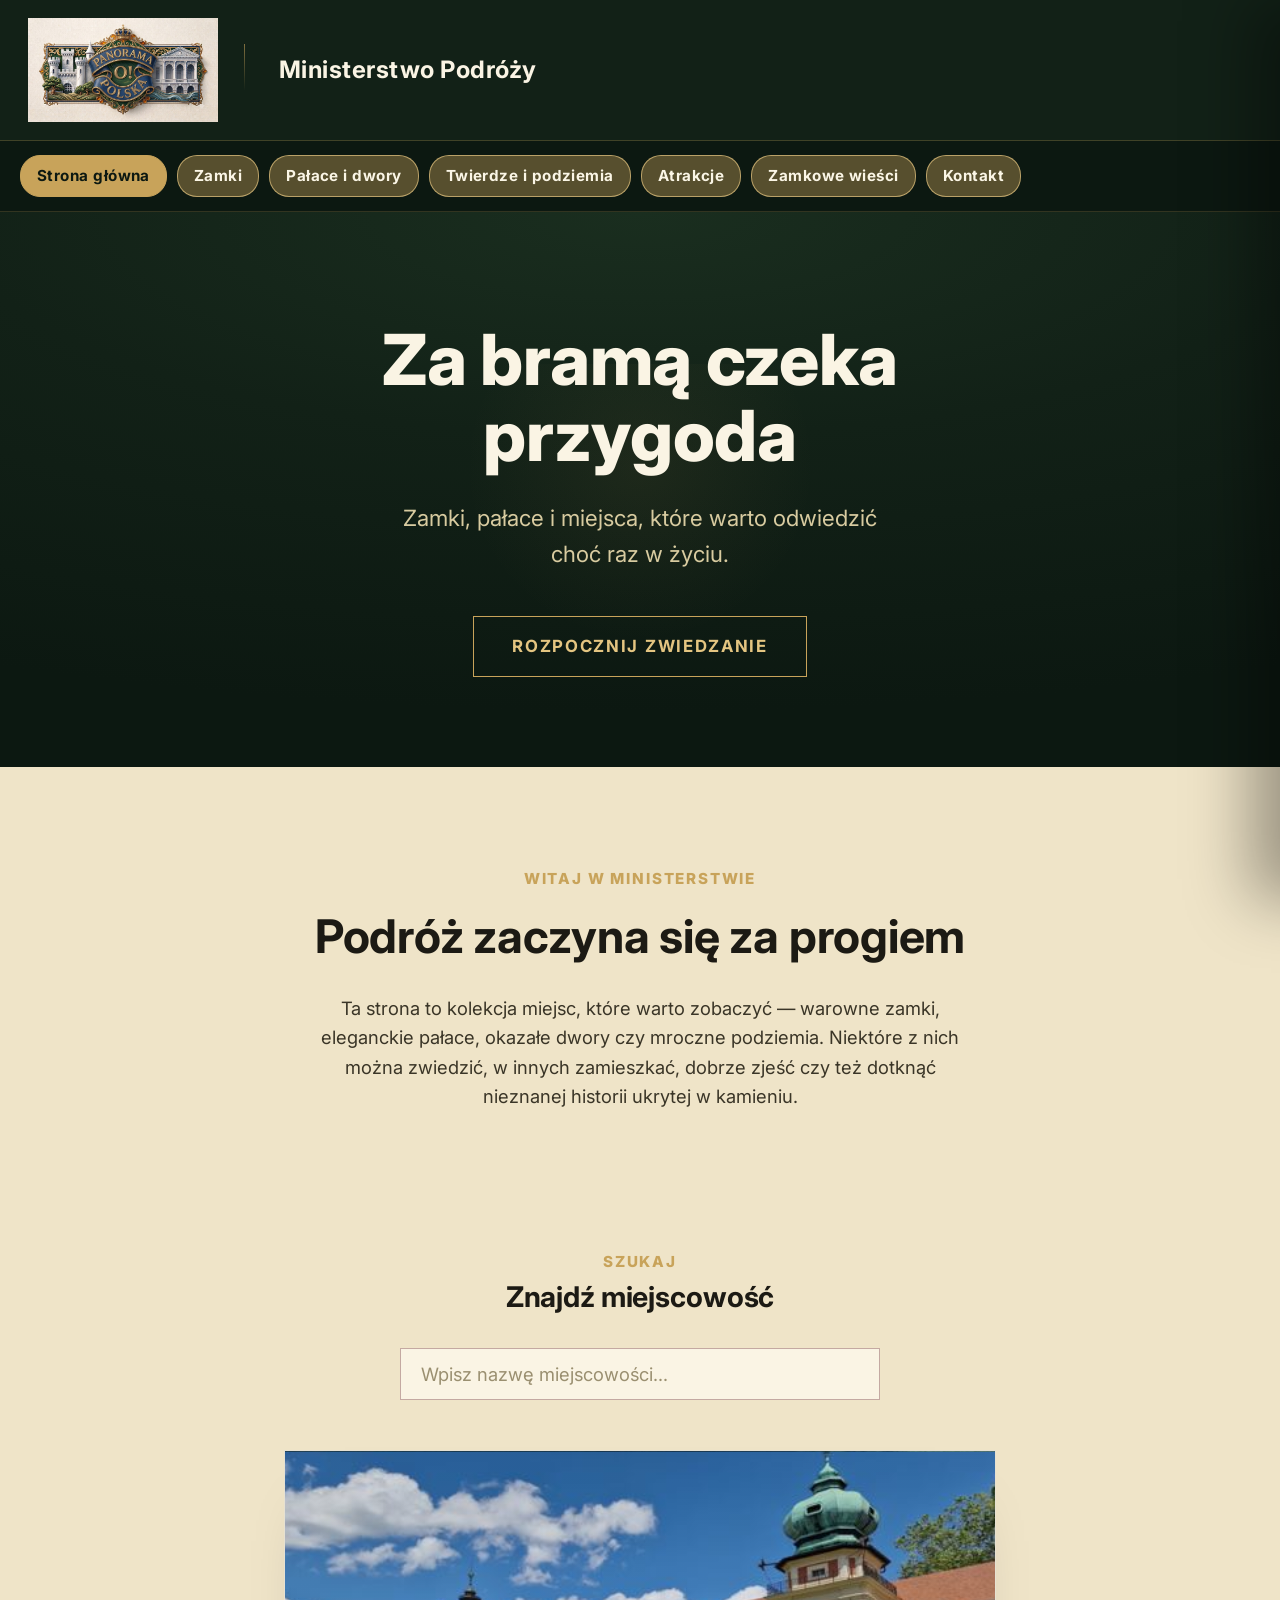
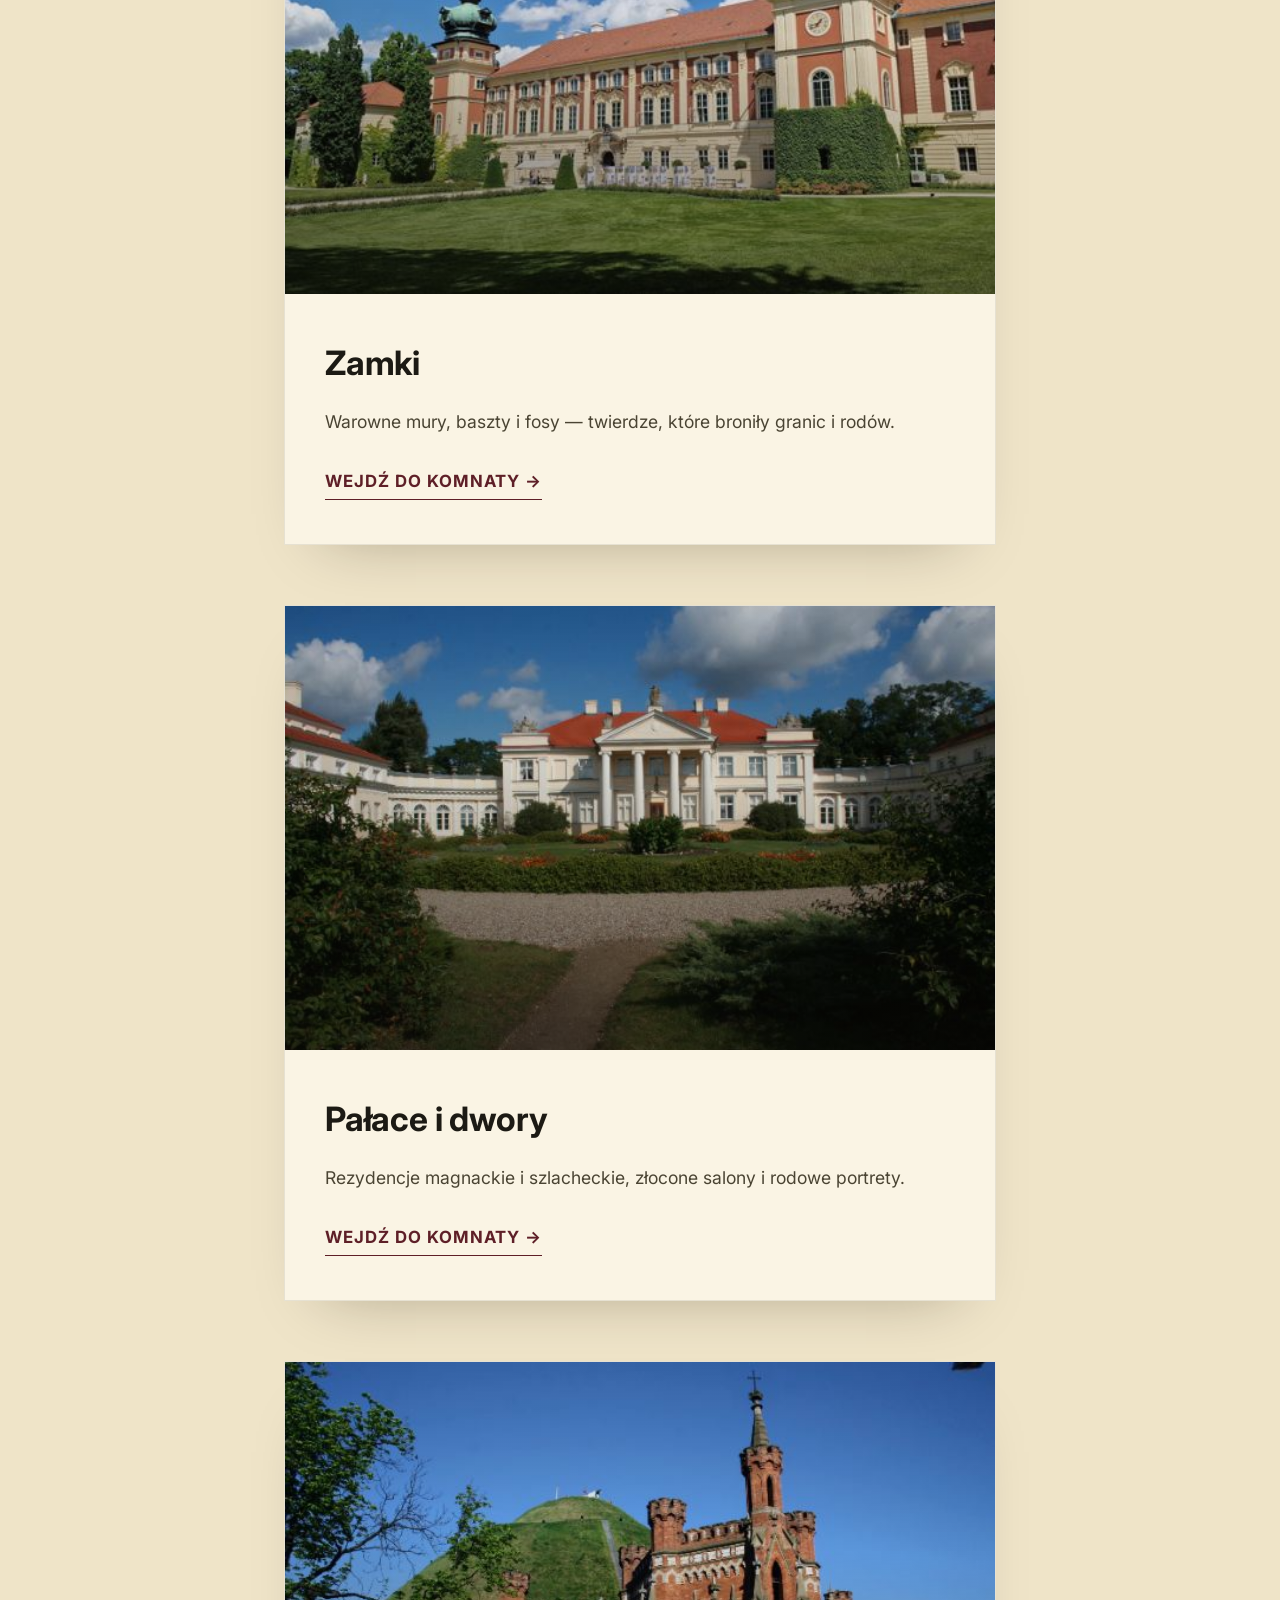
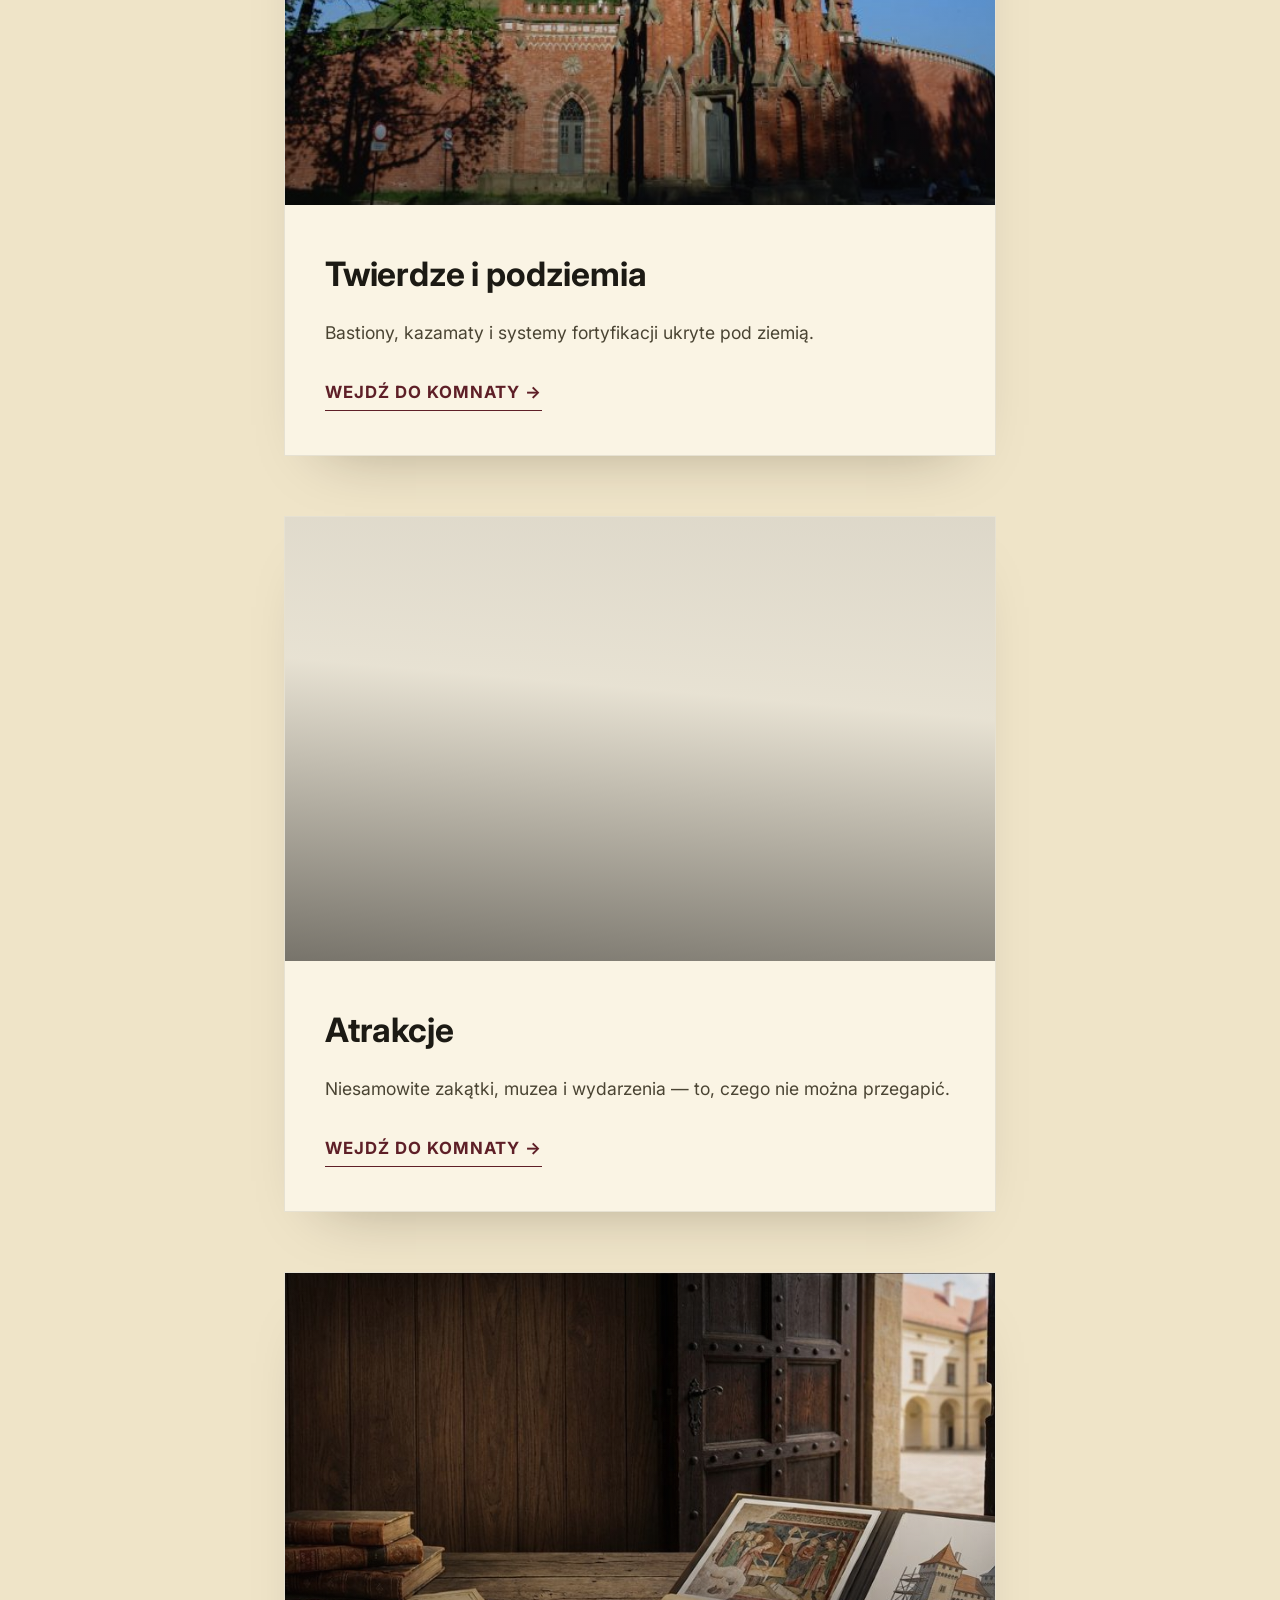
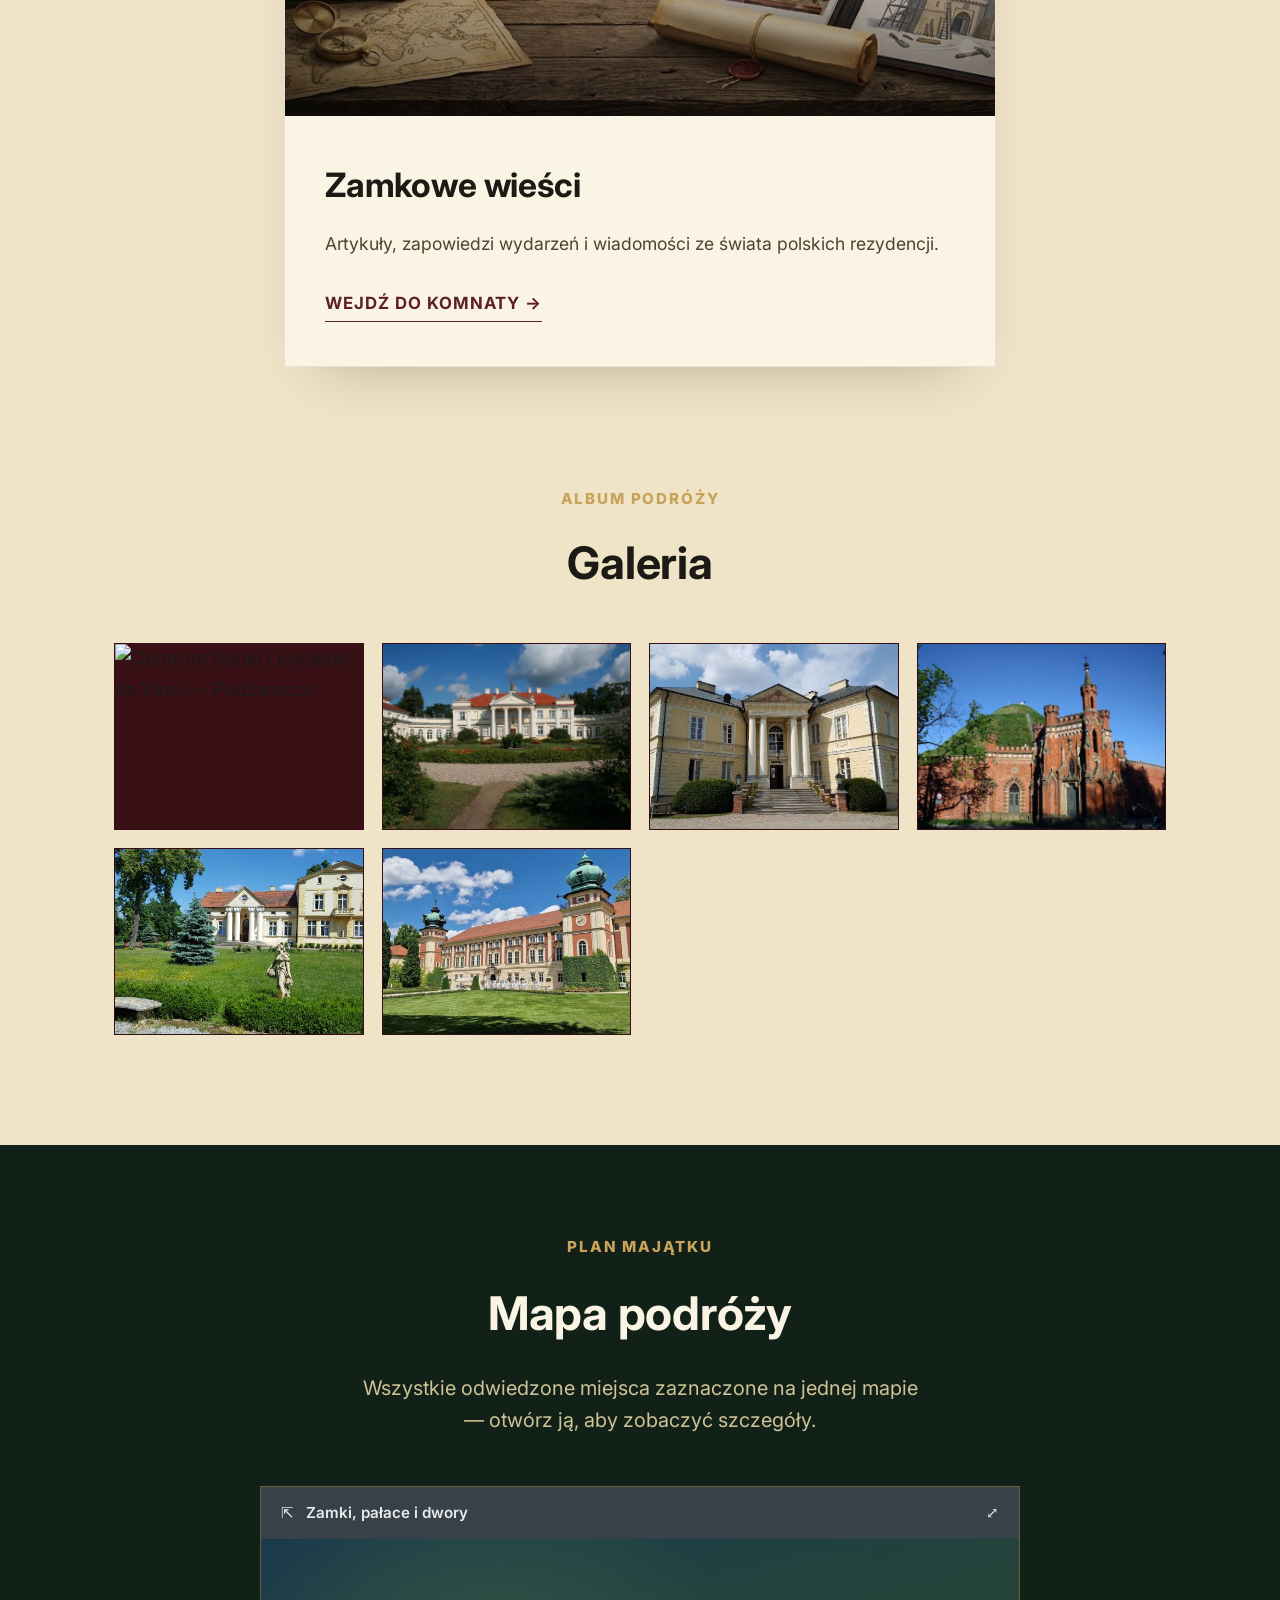
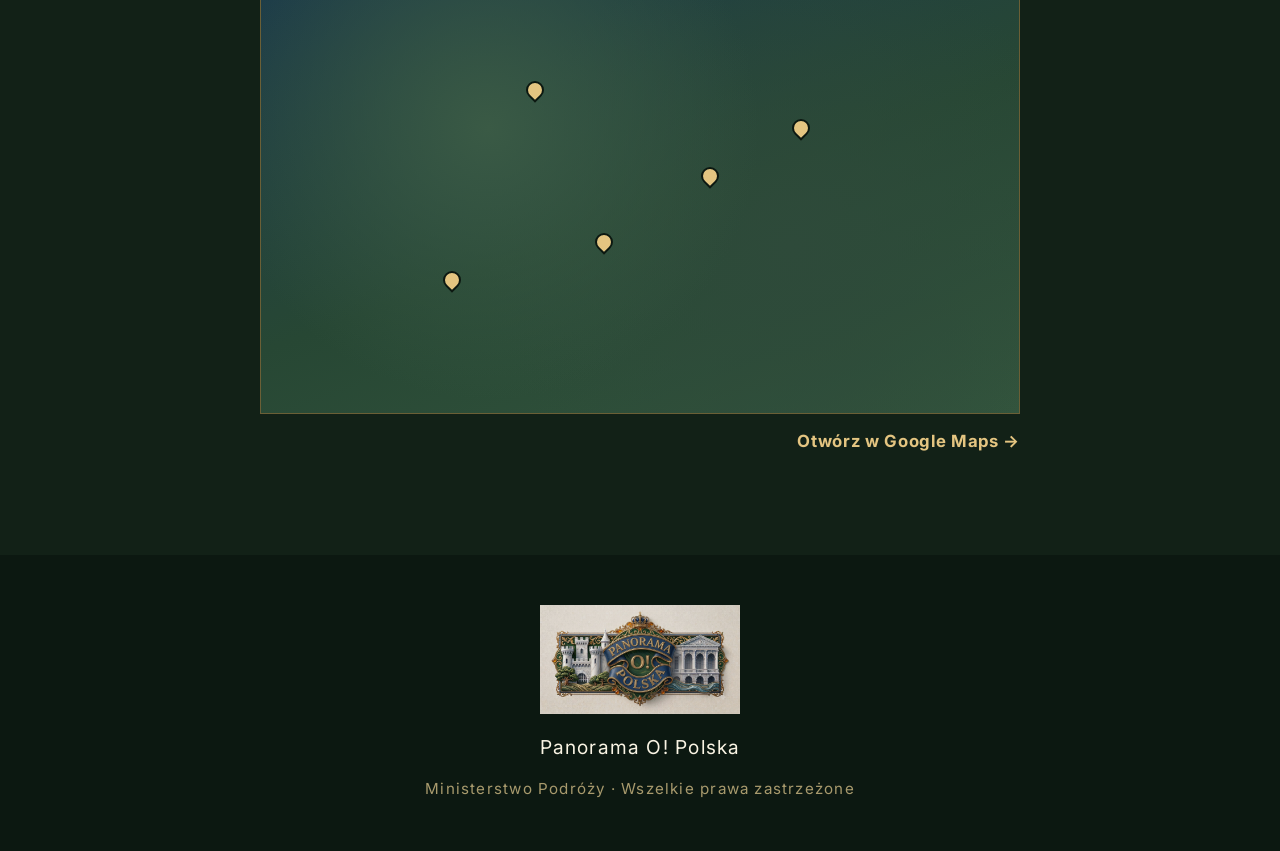
==== index.html @ 7f4a220b "Add files via upload" ====
<!DOCTYPE html>
<html lang="pl">
<head>
<meta charset="UTF-8">
<meta name="viewport" content="width=device-width, initial-scale=1.0">
<title>Ministerstwo Podróży — Panorama O! Polska</title>
<link rel="preconnect" href="https://fonts.googleapis.com">
<link href="https://fonts.googleapis.com/css2?family=Inter:wght@400;500;600;700;800;900&display=swap" rel="stylesheet">
<link rel="stylesheet" href="styles.css">
</head>
<body data-page="index">

<header>
  <a class="brand" href="index.html" aria-label="Strona główna">
    <img class="emblem" src="images/logo.jpg" alt="Panorama O! Polska">
    <div class="divider"></div>
    <div class="brand-name">Ministerstwo<br class="brand-br"> Podróży</div>
  </a>
  <button class="burger" id="menuToggle" aria-label="Otwórz menu"><span></span><span></span><span></span></button>
</header>

<nav class="quick-tabs">
  <a href="index.html" data-page="index">Strona główna</a>
  <a href="zamki.html" data-page="zamki">Zamki</a>
  <a href="palace.html" data-page="palace">Pałace i dwory</a>
  <a href="twierdze.html" data-page="twierdze">Twierdze i podziemia</a>
  <a href="atrakcje.html" data-page="atrakcje">Atrakcje</a>
  <a href="wiesci.html" data-page="wiesci">Zamkowe wieści</a>
  <a href="kontakt.html" data-page="kontakt">Kontakt</a>
</nav>

<nav class="side-panel" id="sidePanel" aria-label="Menu główne">
  <div class="side-panel-header">
    <span class="side-panel-title">Spis komnat</span>
    <button class="side-panel-close" id="panelClose" aria-label="Zamknij menu">✕</button>
  </div>
  <a href="index.html" data-page="index">Strona główna</a>
  <a href="zamki.html" data-page="zamki">Zamki</a>
  <a href="palace.html" data-page="palace">Pałace i dwory</a>
  <a href="twierdze.html" data-page="twierdze">Twierdze i podziemia</a>
  <a href="atrakcje.html" data-page="atrakcje">Atrakcje</a>
  <a href="wiesci.html" data-page="wiesci">Zamkowe wieści</a>
  <a href="kontakt.html" data-page="kontakt">Kontakt</a>
</nav>
<div class="panel-overlay" id="panelOverlay"></div>

<section class="hero">
  <h1>Za bramą czeka<br>przygoda</h1>
  <p>Zamki, pałace i miejsca, które warto odwiedzić choć raz w życiu.</p>
  <a class="cta-outline" href="#komnaty">Rozpocznij zwiedzanie</a>
</section>

<section class="intro">
  <div class="eyebrow">Witaj w ministerstwie</div>
  <h2>Podróż zaczyna się za progiem</h2>
  <p>Ta strona to kolekcja miejsc, które warto zobaczyć — warowne zamki, eleganckie pałace, okazałe dwory czy mroczne podziemia. Niektóre z nich można zwiedzić, w innych zamieszkać, dobrze zjeść czy też dotknąć nieznanej historii ukrytej w kamieniu.</p>
</section>

<section class="search-section">
  <div class="eyebrow">Szukaj</div>
  <h2>Znajdź miejscowość</h2>
  <div class="search-box">
    <input type="text" id="searchInput" placeholder="Wpisz nazwę miejscowości…" autocomplete="off">
    <div class="search-results" id="searchResults" hidden></div>
  </div>
</section>

<section class="rooms" id="komnaty">

  <article class="room-card">
    <div class="panel photo" style="background-image:url('images/zamek-lancut-thumb.jpg');">
    </div>
    <div class="room-body">
      <h3>Zamki</h3>
      <p>Warowne mury, baszty i fosy — twierdze, które broniły granic i rodów.</p>
      <a class="enter-link" href="zamki.html">Wejdź do komnaty →</a>
    </div>
  </article>

  <article class="room-card">
    <div class="panel photo" style="background-image:url('images/palace-smielow-thumb.jpg');"></div>
    <div class="room-body">
      <h3>Pałace i dwory</h3>
      <p>Rezydencje magnackie i szlacheckie, złocone salony i rodowe portrety.</p>
      <a class="enter-link" href="palace.html">Wejdź do komnaty →</a>
    </div>
  </article>

  <article class="room-card">
    <div class="panel photo" style="background-image:url('images/twierdze-krakow-thumb.jpg');"></div>
    <div class="room-body">
      <h3>Twierdze i podziemia</h3>
      <p>Bastiony, kazamaty i systemy fortyfikacji ukryte pod ziemią.</p>
      <a class="enter-link" href="twierdze.html">Wejdź do komnaty →</a>
    </div>
  </article>

  <article class="room-card">
    <div class="panel photo" style="background-image:url('images/atrakcje-podzamcze-thumb.jpg');"></div>
    <div class="room-body">
      <h3>Atrakcje</h3>
      <p>Niesamowite zakątki, muzea i wydarzenia — to, czego nie można przegapić.</p>
      <a class="enter-link" href="atrakcje.html">Wejdź do komnaty →</a>
    </div>
  </article>

  <article class="room-card">
    <div class="panel photo" style="background-image:url('images/wiesci-thumb.jpg');"></div>
    <div class="room-body">
      <h3>Zamkowe wieści</h3>
      <p>Artykuły, zapowiedzi wydarzeń i wiadomości ze świata polskich rezydencji.</p>
      <a class="enter-link" href="wiesci.html">Wejdź do komnaty →</a>
    </div>
  </article>

</section>

<section class="gallery-section" id="galeria">
  <div class="plan-heading" style="padding:0 0 0;">
    <div class="eyebrow">Album podróży</div>
    <h2>Galeria</h2>
  </div>
  <div class="gallery-grid" id="galleryGrid"></div>
</section>

<section class="map-section">
  <div class="eyebrow">Plan majątku</div>
  <h2>Mapa podróży</h2>
  <p>Wszystkie odwiedzone miejsca zaznaczone na jednej mapie — otwórz ją, aby zobaczyć szczegóły.</p>
  <a class="map-frame" href="https://goo.gl/maps/1J1qScRf6H69Nwqu6?g_st=ac" target="_blank" rel="noopener">
    <div class="map-toolbar">
      <span>⇱</span>
      <span style="font-weight:600;">Zamki, pałace i dwory</span>
      <span style="margin-left:auto;">⤢</span>
    </div>
    <div class="map-canvas">
      <div class="pin" style="top:30%; left:35%;"></div>
      <div class="pin" style="top:48%; left:58%;"></div>
      <div class="pin" style="top:62%; left:44%;"></div>
      <div class="pin" style="top:38%; left:70%;"></div>
      <div class="pin" style="top:70%; left:24%;"></div>
    </div>
  </a>
  <div class="map-open-note">Otwórz w Google Maps →</div>
</section>

<footer>
  <img src="images/logo.jpg" loading="lazy" alt="Panorama O! Polska" style="width:200px; margin:0 auto 18px; opacity:.9;">
  <span class="foot-mark">Panorama O! Polska</span>
  Ministerstwo Podróży · Wszelkie prawa zastrzeżone
</footer>

<div class="lightbox" id="lightbox">
  <button class="lb-close" id="lbClose">✕</button>
  <button class="lb-prev" id="lbPrev">‹</button>
  <img id="lbImg" src="" alt="">
  <button class="lb-next" id="lbNext">›</button>
  <div class="lb-cap" id="lbCap"></div>
</div>

<script src="dane.js"></script>
<script>
/*
  Wyszukiwarka miejscowości — przeszukuje wszystkie komnaty naraz
  (Zamki, Pałace, Twierdze, Atrakcje) na podstawie dane.js. Wynik
  linkuje do właściwej strony kategorii i automatycznie otwiera
  tam odpowiednie województwo (patrz obsługa location.hash w każdej
  z podstron kategorii).
*/
function slugifyName(str){
  return str.toLowerCase()
    .replace(/ł/g,'l').replace(/ą/g,'a').replace(/ć/g,'c').replace(/ę/g,'e')
    .replace(/ń/g,'n').replace(/ó/g,'o').replace(/ś/g,'s').replace(/ż|ź/g,'z')
    .replace(/[^a-z0-9]+/g,'-').replace(/(^-|-$)/g,'');
}

const searchInput   = document.getElementById('searchInput');
const searchResults = document.getElementById('searchResults');

searchInput.addEventListener('input', () => {
  const q = searchInput.value.trim().toLocaleLowerCase('pl');
  if (q.length < 2) {
    searchResults.hidden = true;
    searchResults.innerHTML = '';
    return;
  }

  const matches = PLACES.filter(p =>
    p.town.toLocaleLowerCase('pl').includes(q) ||
    p.name.toLocaleLowerCase('pl').includes(q)
  );

  searchResults.innerHTML = '';

  if (matches.length === 0) {
    searchResults.innerHTML = `<div class="search-empty">Brak wyników dla „${searchInput.value}”.</div>`;
  } else {
    matches.slice(0, 8).forEach(p => {
      const a = document.createElement('a');
      a.className = 'search-result';
      a.href = `${p.category}.html#${slugifyName(p.voivodeship)}`;
      a.innerHTML = `
        <span class="sr-town">${p.town}</span>
        <span class="sr-meta">${p.name} · ${CATEGORY_LABELS[p.category] || ''}</span>`;
      searchResults.appendChild(a);
    });
  }
  searchResults.hidden = false;
});

document.addEventListener('click', (e) => {
  if (!e.target.closest('.search-box')) searchResults.hidden = true;
});
</script>

<script>
/*
  Galeria pokazuje automatycznie najnowsze zdjęcia ze wszystkich
  komnat (Zamki, Pałace, Twierdze, Atrakcje) — źródłem danych jest
  wspólny plik dane.js. Nowe zdjęcie dodane w dowolnej komnacie
  pojawi się tutaj samo, bez dodatkowej pracy.
*/
const GALLERY_TARGET = 6; // ile kafelków ma docelowo pokazywać Galeria

const galleryImages = getLatestPhotos(GALLERY_TARGET);

const grid = document.getElementById('galleryGrid');

galleryImages.forEach((item, i) => {
  const el = document.createElement('div');
  el.className = 'gallery-item';
  el.innerHTML = `<img src="${item.thumb}" alt="${item.caption}" loading="lazy">`;
  el.addEventListener('click', () => openLightbox(i));
  grid.appendChild(el);
});

// ---- Lightbox ----
const lightbox = document.getElementById('lightbox');
const lbImg = document.getElementById('lbImg');
const lbCap = document.getElementById('lbCap');
let currentIndex = 0;

function openLightbox(index){
  currentIndex = index;
  showImage();
  lightbox.classList.add('open');
}
function showImage(){
  const item = galleryImages[currentIndex];
  lbImg.src = item.full;
  lbImg.alt = item.caption;
  lbCap.innerHTML = `${item.caption}${item.categoryLabel ? ' · <a href="' + item.categoryUrl + '" class="lb-cap-link">' + item.categoryLabel + '</a>' : ''}`;
}
function closeLightbox(){ lightbox.classList.remove('open'); }
function nextImage(){ currentIndex = (currentIndex + 1) % galleryImages.length; showImage(); }
function prevImage(){ currentIndex = (currentIndex - 1 + galleryImages.length) % galleryImages.length; showImage(); }

document.getElementById('lbClose').addEventListener('click', closeLightbox);
document.getElementById('lbNext').addEventListener('click', nextImage);
document.getElementById('lbPrev').addEventListener('click', prevImage);
lightbox.addEventListener('click', (e) => { if (e.target === lightbox) closeLightbox(); });
document.addEventListener('keydown', (e) => {
  if (!lightbox.classList.contains('open')) return;
  if (e.key === 'Escape') closeLightbox();
  if (e.key === 'ArrowRight') nextImage();
  if (e.key === 'ArrowLeft') prevImage();
});

// Kliknięcie w zdjęcie na karcie komnaty przenosi do tej kategorii
// (tak samo jak link "Wejdź do komnaty" w tej samej karcie).
document.querySelectorAll('.room-card .panel.photo').forEach(panel => {
  const link = panel.closest('.room-card').querySelector('.enter-link');
  if (!link) return;
  panel.style.cursor = 'pointer';
  panel.addEventListener('click', () => { window.location.href = link.href; });
});
</script>

<script src="nav.js"></script>
</body>
</html>
---- styles.css ----
:root{
    --ink:#1c1a14;
    --forest:#122117;
    --forest-deep:#0c1811;
    --cream:#efe4c8;
    --cream-light:#faf4e4;
    --gold:#c8a35a;
    --gold-bright:#e4c581;
    --maroon:#5e1f27;
    --maroon-deep:#3a1017;
    --maroon-panel:#4a1620;
  }
  *{box-sizing:border-box;}
  html{scroll-behavior:smooth;}
  body{
    margin:0;
    background:var(--cream);
    color:var(--ink);
    font-family:'Inter', sans-serif;
    font-size:19px;
    line-height:1.6;
  }
  h1,h2,h3{
    font-family:'Inter', sans-serif;
    font-weight:700;
    margin:0;
    color:var(--ink);
    letter-spacing:-.005em;
  }
  h1{ font-weight:800; }
  .eyebrow{
    font-family:'Inter', sans-serif;
    text-transform:uppercase;
    letter-spacing:.12em;
    font-weight:800;
    font-size:.95rem;
    color:var(--gold);
  }
  a{color:inherit; text-decoration:none;}
  img,svg{display:block; max-width:100%;}

  /* ===== HEADER ===== */
  header{
    background:var(--forest);
    padding:18px 28px;
    display:flex;
    align-items:center;
    justify-content:space-between;
    gap:20px;
    position:sticky;
    top:0;
    z-index:50;
    border-bottom:1px solid rgba(200,163,90,.25);
  }
  .brand{
    display:flex;
    align-items:center;
    gap:20px;
    text-decoration:none;
    color:inherit;
    cursor:pointer;
    transition:opacity .2s ease;
  }
  .brand:hover{
    opacity:.85;
  }
  .emblem{
    width:190px;
    height:auto;
    flex-shrink:0;
    object-fit:contain;
  }
  .divider{
    width:1px;
    height:52px;
    background:linear-gradient(var(--gold), transparent 90%);
    opacity:.6;
    margin-left:6px;
  }
  .brand-name{
    font-family:'Inter', sans-serif;
        font-weight:700;
    letter-spacing:.02em;
    color:var(--cream-light);
    font-size:1.5rem;
    line-height:1.25;
    margin-left:14px;
    white-space:nowrap;
  }
  @media (min-width:640px){
    .brand-br{ display:none; }
  }
  .burger{
    width:30px;
    display:flex;
    flex-direction:column;
    gap:6px;
    cursor:pointer;
    background:none;
    border:none;
    padding:0;
  }
  .burger span{height:2px; background:var(--gold); display:block;}

  /* ===== HERO ===== */
  .hero{
    background:radial-gradient(120% 90% at 50% 0%, #1a2e1f 0%, var(--forest) 45%, var(--forest-deep) 100%);
    color:var(--cream-light);
    padding:110px 28px 90px;
    text-align:center;
    position:relative;
    overflow:hidden;
  }
  .hero::before{
    content:"";
    position:absolute;
    left:50%; top:58%;
    transform:translate(-50%,-50%);
    width:340px; height:340px;
    background:
      radial-gradient(circle at 50% 30%, rgba(200,163,90,.10), transparent 60%);
    opacity:.7;
  }
  .hero h1{
    font-size:clamp(2.6rem, 6vw, 4.4rem);
    line-height:1.08;
    color:var(--cream-light);
    max-width:22ch;
    margin:0 auto 26px;
    position:relative;
  }
  .hero p{
    font-family:'Inter', sans-serif;
    font-size:1.4rem;
    color:#d8cba0;
    max-width:36ch;
    margin:0 auto 44px;
    position:relative;
  }
  .cta-outline{
    display:inline-block;
    border:1px solid var(--gold);
    color:var(--gold-bright);
    font-family:'Inter', sans-serif;
    text-transform:uppercase;
    letter-spacing:.1em;
    font-weight:700;
    font-size:1.05rem;
    padding:16px 38px;
    position:relative;
    transition:.25s ease;
  }
  .cta-outline:hover{
    background:var(--gold);
    color:var(--forest-deep);
  }

  /* ===== INTRO ===== */
  .intro{
    max-width:720px;
    margin:0 auto;
    padding:100px 28px 70px;
    text-align:center;
  }
  .intro h2{
    font-size:clamp(2rem, 4vw, 2.9rem);
    line-height:1.18;
    margin:18px 0 30px;
  }
  .intro p{
    color:#3a3527;
    font-size:1.15rem;
  }

  .plan-heading{
    text-align:center;
    padding:60px 28px 10px;
  }
  .plan-heading h2{
    font-size:clamp(2rem, 4vw, 2.8rem);
    margin-top:16px;
  }

  /* ===== ROOM CARDS ===== */
  .rooms{
    max-width:760px;
    margin:0 auto;
    padding:40px 24px 100px;
    display:flex;
    flex-direction:column;
    gap:60px;
  }
  .room-card{
    background:var(--cream-light);
    border:1px solid rgba(0,0,0,.08);
    box-shadow:0 30px 60px -40px rgba(30,20,5,.35);
  }
  .room-card .panel{
    position:relative;
    aspect-ratio:16/10;
    background:linear-gradient(160deg, var(--maroon-panel) 0%, var(--maroon-deep) 75%);
    display:flex;
    align-items:center;
    justify-content:center;
    overflow:hidden;
  }
  .room-card .panel.photo{
    background-size:cover;
    background-position:center 65%;
  }
  .room-card .panel.photo::after{
    content:"";
    position:absolute;
    inset:0;
    background:linear-gradient(185deg, rgba(12,10,7,.12) 0%, rgba(12,10,7,.08) 40%, rgba(12,10,7,.55) 100%);
  }
  .room-card .panel.photo svg{ display:none; }
  .room-card .panel.photo .roman{ z-index:2; }
  .caption{
    position:absolute;
    left:26px; bottom:20px;
    z-index:2;
    color:var(--cream-light);
    font-family:'Inter', sans-serif;
    letter-spacing:.04em;
    font-size:1.05rem;
    text-shadow:0 2px 10px rgba(0,0,0,.6);
  }
  .room-card .panel svg{
    width:42%;
    opacity:.55;
  }
  .roman{
    position:absolute;
    top:26px; left:26px;
    width:64px; height:64px;
    border:1px solid var(--gold);
    border-radius:50%;
    display:flex;
    align-items:center;
    justify-content:center;
    font-family:'Inter', sans-serif;
    font-weight:600;
    color:var(--gold-bright);
    font-size:1.3rem;
    background:rgba(12,10,8,.15);
  }
  .room-body{
    padding:42px 40px 44px;
  }
  .room-body h3{
    font-size:2.1rem;
    margin-bottom:18px;
  }
  .room-body p{
    color:#4a4433;
    font-size:1.1rem;
    margin-bottom:30px;
  }
  .enter-link{
    font-family:'Inter', sans-serif;
    text-transform:uppercase;
    letter-spacing:.06em;
    font-weight:700;
    font-size:1.05rem;
    color:var(--maroon);
    border-bottom:1px solid var(--maroon);
    padding-bottom:4px;
    display:inline-flex;
    align-items:center;
    gap:6px;
    transition:.2s;
  }
  .enter-link:hover{ gap:12px; }

  /* ===== GALLERY ===== */
  .gallery-section{
    max-width:1100px;
    margin:0 auto;
    padding:20px 24px 110px;
  }
  .gallery-grid{
    display:grid;
    grid-template-columns:repeat(auto-fill, minmax(230px, 1fr));
    gap:18px;
    margin-top:44px;
  }
  .gallery-item{
    position:relative;
    aspect-ratio:4/3;
    overflow:hidden;
    background:var(--maroon-deep);
    cursor:pointer;
    border:1px solid rgba(0,0,0,.08);
  }
  .gallery-item img{
    width:100%; height:100%;
    object-fit:cover;
    display:block;
    transition:transform .5s ease;
  }
  .gallery-item:hover img{ transform:scale(1.06); }
  .gallery-item .cap{
    position:absolute; left:0; right:0; bottom:0;
    padding:14px 16px 10px;
    background:linear-gradient(0deg, rgba(10,8,6,.75), transparent);
    color:var(--cream-light);
    font-family:'Inter', sans-serif;
    font-size:1rem;
  }
  .gallery-item.placeholder{
    display:flex;
    align-items:center;
    justify-content:center;
    background:repeating-linear-gradient(135deg, #efe4c8, #efe4c8 10px, #e6d9b8 10px, #e6d9b8 20px);
    border:1px dashed rgba(0,0,0,.25);
    color:#7a6f4e;
    font-family:'Inter', sans-serif;
    font-size:1.05rem;
    text-align:center;
    padding:16px;
  }

  /* Lightbox */
  .lightbox{
    position:fixed; inset:0;
    background:rgba(8,7,5,.94);
    z-index:200;
    display:none;
    flex-direction:column;
    align-items:center;
    justify-content:center;
    gap:18px;
    padding:40px 20px;
  }
  .lightbox.open{ display:flex; }
  .lightbox img{
    width:min(1100px, 92vw);
    height:74vh;
    object-fit:contain;
    box-shadow:0 30px 80px rgba(0,0,0,.5);
  }
  .lightbox .lb-cap{
    text-align:center;
    color:var(--cream-light);
    font-family:'Inter', sans-serif;
    font-size:1.15rem;
    max-width:92vw;
  }
  .lb-cap-link{
    color:var(--gold-bright);
    font-weight:700;
    text-decoration:underline;
    text-underline-offset:3px;
  }
  .lb-cap-link:hover{
    color:var(--gold);
  }
  .lb-close, .lb-prev, .lb-next{
    position:absolute;
    background:none;
    border:1px solid var(--gold);
    color:var(--gold-bright);
    font-family:'Inter', sans-serif;
    cursor:pointer;
    display:flex;
    align-items:center;
    justify-content:center;
  }
  .lb-close{
    top:22px; right:22px;
    width:42px; height:42px;
    font-size:1.3rem;
    border-radius:50%;
  }
  .lb-prev, .lb-next{
    top:50%; transform:translateY(-50%);
    width:48px; height:48px;
    font-size:1.4rem;
    border-radius:50%;
  }
  .lb-prev{ left:18px; }
  .lb-next{ right:18px; }
  .lb-close:hover, .lb-prev:hover, .lb-next:hover{ background:var(--gold); color:var(--forest-deep); }
  .map-section{
    background:var(--forest);
    color:var(--cream-light);
    padding:90px 28px 100px;
    text-align:center;
  }
  .map-section h2{
    font-size:clamp(2rem, 4vw, 2.9rem);
    color:var(--cream-light);
    margin:16px 0 22px;
  }
  .map-section p{
    font-family:'Inter', sans-serif;
    color:#cfc396;
    max-width:44ch;
    margin:0 auto 50px;
    font-size:1.25rem;
  }
  .map-frame{
    max-width:760px;
    margin:0 auto;
    border:1px solid rgba(200,163,90,.5);
    background:#0f1a12;
    display:block;
    cursor:pointer;
    transition:border-color .25s ease, transform .25s ease;
  }
  .map-frame:hover{
    border-color:var(--gold-bright);
    transform:translateY(-2px);
  }
  .map-open-note{
    max-width:760px;
    margin:14px auto 0;
    text-align:right;
    font-family:'Inter', sans-serif;
    font-weight:700;
    letter-spacing:.04em;
    color:var(--gold-bright);
    font-size:1.05rem;
  }
  .map-toolbar{
    background:#37414a;
    color:#e9e9e9;
    display:flex;
    align-items:center;
    gap:12px;
    padding:14px 20px;
    font-family:'Inter', sans-serif;
    font-size:.95rem;
    text-align:left;
  }
  .map-canvas{
    position:relative;
    aspect-ratio:16/10;
    background:
      radial-gradient(circle at 30% 40%, #3a5a45 0%, transparent 45%),
      radial-gradient(circle at 70% 65%, #2e4a3a 0%, transparent 50%),
      linear-gradient(160deg, #1b3a4d 0%, #274734 55%, #33553d 100%);
  }
  .pin{
    position:absolute;
    width:18px; height:18px;
    background:var(--gold-bright);
    border:2px solid var(--forest-deep);
    border-radius:50% 50% 50% 0;
    transform:rotate(-45deg);
  }

  /* ===== FOOTER ===== */
  footer{
    background:var(--forest-deep);
    color:#a89a6d;
    text-align:center;
    padding:50px 28px;
    font-family:'Inter', sans-serif;
    letter-spacing:.08em;
    font-size:.95rem;
  }
  footer .foot-mark{
    font-family:'Inter', sans-serif;
    color:var(--cream-light);
    font-size:1.2rem;
    margin-bottom:14px;
    display:block;
  }

  /* ===== ZAMKI SUBPAGE ===== */
  .page-hero{
    background:var(--forest);
    color:var(--cream-light);
    padding:64px 28px 56px;
    text-align:center;
  }
  .breadcrumb{
    font-family:'Inter', sans-serif;
    text-transform:uppercase;
    letter-spacing:.06em;
    font-weight:700;
    font-size:.95rem;
    color:#c9bd93;
    display:inline-block;
    margin-bottom:26px;
    border-bottom:1px solid rgba(200,163,90,.5);
    padding-bottom:3px;
  }
  .breadcrumb:hover{ color:var(--gold-bright); }
  .page-hero .roman-badge{
    width:56px; height:56px;
    border:1px solid var(--gold);
    border-radius:50%;
    display:flex;
    align-items:center;
    justify-content:center;
    font-family:'Inter', sans-serif;
    color:var(--gold-bright);
    font-size:1.2rem;
    margin:0 auto 22px;
  }
  .page-hero h1{
    color:var(--cream-light);
    font-size:clamp(2.4rem, 5vw, 3.6rem);
    margin-bottom:18px;
  }
  .page-hero p{
    font-family:'Inter', sans-serif;
        font-weight:500;
    color:#f0e6c8;
    font-size:1.2rem;
    line-height:1.6;
    max-width:56ch;
    margin:0 auto;
  }
  .voivo-intro{
    max-width:640px;
    margin:0 auto;
    padding:56px 24px 10px;
    text-align:center;
  }
  .voivo-grid{
    max-width:1080px;
    margin:0 auto;
    padding:36px 20px 110px;
    display:grid;
    grid-template-columns:1fr;
    gap:22px;
  }
  .voivo-tile{
    position:relative;
    aspect-ratio:16/10;
    overflow:hidden;
    border:1px solid rgba(0,0,0,.08);
  }
  .voivo-tile.tile-portrait{
    aspect-ratio:3/4;
  }
  .voivo-tile img{
    width:100%; height:100%;
    object-fit:cover;
    display:block;
  }
  .voivo-tile::after{
    content:"";
    position:absolute; inset:0;
    background:linear-gradient(0deg, rgba(8,7,5,.82) 0%, rgba(8,7,5,.15) 45%, rgba(8,7,5,.05) 70%);
  }
  .voivo-tile.empty{
    background:
      repeating-linear-gradient(135deg, var(--maroon-panel), var(--maroon-panel) 10px, var(--maroon-deep) 10px, var(--maroon-deep) 20px);
  }
  .voivo-tile.empty::after{ background:linear-gradient(0deg, rgba(8,7,5,.7) 0%, rgba(8,7,5,.05) 55%); }
  .voivo-tile .voivo-icon{
    position:absolute;
    top:50%; left:50%;
    transform:translate(-50%,-55%);
    width:34%;
    opacity:.28;
    z-index:1;
  }
  .voivo-tile .voivo-label{
    position:absolute;
    left:16px; right:16px; bottom:14px;
    z-index:2;
    color:var(--cream-light);
  }
  .voivo-tile .voivo-name{
    font-family:'Inter', sans-serif;
    font-weight:700;
    font-size:1.05rem;
    line-height:1.2;
    overflow-wrap:break-word;
    word-break:break-word;
    hyphens:auto;
  }
  .voivo-tile .voivo-cap{
    font-family:'Inter', sans-serif;
    font-size:.85rem;
    color:#d8cba0;
    margin-top:2px;
  }
  .voivo-tile .voivo-note{
    font-family:'Inter', sans-serif;
    font-size:.8rem;
    color:#b8ac86;
    margin-top:2px;
  }
  @media (min-width:640px){
    .voivo-grid{ grid-template-columns:repeat(2, 1fr); }
  }
  @media (min-width:1000px){
    .voivo-grid{ grid-template-columns:repeat(3, 1fr); }
  }

  @media (max-width: 560px){
    body{font-size:17px;}
    header{padding:14px 18px;}
    .emblem{width:130px;}
    .brand-name{font-size:1.05rem; margin-left:10px;}
    .divider{height:40px;}
    .room-body{padding:32px 26px 36px;}
  }

/* ===== ZAMKOWE WIEŚCI SUBPAGE ===== */
.news-intro{
  max-width:640px;
  margin:0 auto;
  padding:56px 24px 10px;
  text-align:center;
}
.news-filters{
  max-width:900px;
  margin:26px auto 0;
  padding:0 24px;
  display:flex;
  flex-wrap:wrap;
  justify-content:center;
  gap:10px;
}
.news-filters span{
  font-family:'Inter', sans-serif;
  letter-spacing:.06em;
  font-weight:700;
  font-size:1.05rem;
  color:var(--maroon);
  border:1px solid rgba(94,31,39,.35);
  padding:6px 16px;
  border-radius:20px;
}
.news-grid{
  max-width:1080px;
  margin:0 auto;
  padding:44px 20px 110px;
  display:grid;
  grid-template-columns:1fr;
  gap:26px;
}
.news-card{
  background:var(--cream-light);
  border:1px solid rgba(0,0,0,.08);
  display:flex;
  flex-direction:column;
  overflow:hidden;
  box-shadow:0 24px 50px -38px rgba(30,20,5,.35);
}
.news-card .news-thumb{
  position:relative;
  aspect-ratio:16/9;
  background:repeating-linear-gradient(135deg, var(--maroon-panel), var(--maroon-panel) 10px, var(--maroon-deep) 10px, var(--maroon-deep) 20px);
  display:flex;
  align-items:center;
  justify-content:center;
}
.news-card .news-thumb svg{ width:15%; opacity:.35; }
.news-card .news-body{
  padding:26px 26px 28px;
}
.news-tag{
  display:inline-block;
  font-family:'Inter', sans-serif;
  letter-spacing:.1em;
  font-weight:700;
  font-size:.9rem;
  color:var(--maroon);
  margin-bottom:10px;
}
.news-card h3{
  font-size:1.4rem;
  line-height:1.25;
  margin-bottom:10px;
}
.news-card p{
  color:#4a4433;
  font-size:1.02rem;
  margin-bottom:14px;
}
.news-meta{
  font-family:'Inter', sans-serif;
  font-size:.9rem;
  color:#8a7f5e;
}
@media (min-width:720px){
  .news-grid{ grid-template-columns:repeat(2, 1fr); }
}
@media (min-width:1000px){
  .news-grid{ grid-template-columns:repeat(3, 1fr); }
}

/* ===== ZAMKI: widok szczegółowy województwa ===== */
.detail-view[hidden]{ display:none; }

/* ===== PASEK ZAKŁADEK (widoczny od razu, pod nagłówkiem) ===== */
.quick-tabs{
  display:flex;
  gap:10px;
  overflow-x:auto;
  padding:14px 20px;
  background:var(--forest-deep);
  border-bottom:1px solid rgba(200,163,90,.2);
  -webkit-overflow-scrolling:touch;
  scrollbar-width:none;
}
.quick-tabs::-webkit-scrollbar{ display:none; }
.quick-tabs a{
  flex:0 0 auto;
  font-family:'Inter', sans-serif;
  font-weight:700;
  letter-spacing:.03em;
  font-size:.95rem;
  color:#fbf6e6;
  background:rgba(200,163,90,.4);
  border:1px solid rgba(228,197,129,.7);
  padding:8px 16px;
  border-radius:20px;
  white-space:nowrap;
  transition:.2s ease;
}
.quick-tabs a:hover{
  background:rgba(200,163,90,.55);
  border-color:var(--gold-bright);
  color:var(--gold-bright);
}
.quick-tabs a.active{
  background:var(--gold);
  color:var(--forest-deep);
  border-color:var(--gold);
}

/* ===== PANEL BOCZNY (rozsuwane menu) ===== */
.side-panel{
  position:fixed;
  top:0; right:0;
  height:100vh;
  width:min(320px, 82vw);
  background:var(--forest);
  border-left:1px solid rgba(200,163,90,.3);
  transform:translateX(100%);
  transition:transform .3s ease;
  z-index:210;
  display:flex;
  flex-direction:column;
  padding:20px 0;
  overflow-y:auto;
  box-shadow:-30px 0 60px rgba(0,0,0,.35);
}
.side-panel.open{
  transform:translateX(0);
}
.side-panel-header{
  display:flex;
  align-items:center;
  justify-content:space-between;
  padding:10px 24px 20px;
  border-bottom:1px solid rgba(200,163,90,.25);
  margin-bottom:10px;
}
.side-panel-title{
  font-family:'Inter', sans-serif;
  text-transform:uppercase;
  font-weight:800;
  letter-spacing:.08em;
  color:var(--gold);
  font-size:1rem;
}
.side-panel-close{
  background:none;
  border:1px solid var(--gold);
  color:var(--gold-bright);
  width:34px; height:34px;
  border-radius:50%;
  cursor:pointer;
  font-size:1rem;
  flex-shrink:0;
}
.side-panel a{
  display:block;
  padding:16px 24px;
  font-family:'Inter', sans-serif;
  font-weight:600;
  font-size:1.15rem;
  color:var(--cream-light);
  border-bottom:1px solid rgba(255,255,255,.06);
  text-decoration:none;
}
.side-panel a:hover{
  background:rgba(200,163,90,.08);
  color:var(--gold-bright);
}
.side-panel a.active{
  color:var(--gold-bright);
  background:rgba(200,163,90,.12);
  border-left:3px solid var(--gold);
  padding-left:21px;
}
.panel-overlay{
  position:fixed;
  inset:0;
  background:rgba(8,7,5,.55);
  opacity:0;
  pointer-events:none;
  transition:opacity .3s ease;
  z-index:200;
}
.panel-overlay.open{
  opacity:1;
  pointer-events:auto;
}

/* ===== KONTAKT ===== */
.contact-grid{
  max-width:1080px;
  margin:0 auto;
  padding:36px 20px 90px;
  display:grid;
  grid-template-columns:1fr;
  gap:22px;
}
.contact-card{
  background:var(--cream-light);
  border:1px solid rgba(0,0,0,.08);
  padding:32px 28px;
  box-shadow:0 24px 50px -38px rgba(30,20,5,.35);
}
.contact-icon{
  width:52px;
  height:52px;
  margin-bottom:18px;
}
.contact-card h3{
  font-size:1.35rem;
  margin-bottom:12px;
}
.contact-card p{
  color:#4a4433;
  font-size:1.02rem;
  margin-bottom:18px;
}
.contact-link{
  display:inline-block;
  font-family:'Inter', sans-serif;
  font-weight:700;
  letter-spacing:.03em;
  font-size:1.05rem;
  color:var(--maroon);
  border-bottom:1px solid var(--maroon);
  padding-bottom:3px;
}
.contact-link:hover{
  color:var(--maroon-deep);
}
@media (min-width:720px){
  .contact-grid{ grid-template-columns:repeat(2, 1fr); }
}

/* ===== WYSZUKIWARKA MIEJSCOWOŚCI ===== */
.search-section{
  max-width:640px;
  margin:0 auto;
  padding:50px 24px 10px;
  text-align:center;
}
.search-box{
  position:relative;
  max-width:480px;
  margin:28px auto 0;
  text-align:left;
}
#searchInput{
  width:100%;
  box-sizing:border-box;
  font-family:'Inter', sans-serif;
  font-size:1.15rem;
  padding:14px 20px;
  border:1px solid rgba(94,31,39,.35);
  background:var(--cream-light);
  color:var(--ink);
  outline:none;
  transition:border-color .2s ease;
}
#searchInput:focus{
  border-color:var(--maroon);
}
#searchInput::placeholder{
  color:#9a8f70;
}
.search-results{
  position:absolute;
  top:calc(100% + 6px);
  left:0; right:0;
  background:var(--cream-light);
  border:1px solid rgba(94,31,39,.25);
  box-shadow:0 24px 50px -20px rgba(30,20,5,.4);
  max-height:340px;
  overflow-y:auto;
  z-index:60;
}
.search-result{
  display:flex;
  flex-direction:column;
  gap:2px;
  padding:12px 20px;
  border-bottom:1px solid rgba(0,0,0,.06);
}
.search-result:last-child{ border-bottom:none; }
.search-result:hover{
  background:rgba(94,31,39,.06);
}
.sr-town{
  font-family:'Inter', sans-serif;
  font-weight:700;
  font-size:1.05rem;
  color:var(--ink);
}
.sr-meta{
  font-family:'Inter', sans-serif;
  font-size:.92rem;
  color:#6a5f45;
}
.search-empty{
  padding:16px 20px;
  font-family:'Inter', sans-serif;
  color:#6a5f45;
  font-size:1rem;
}
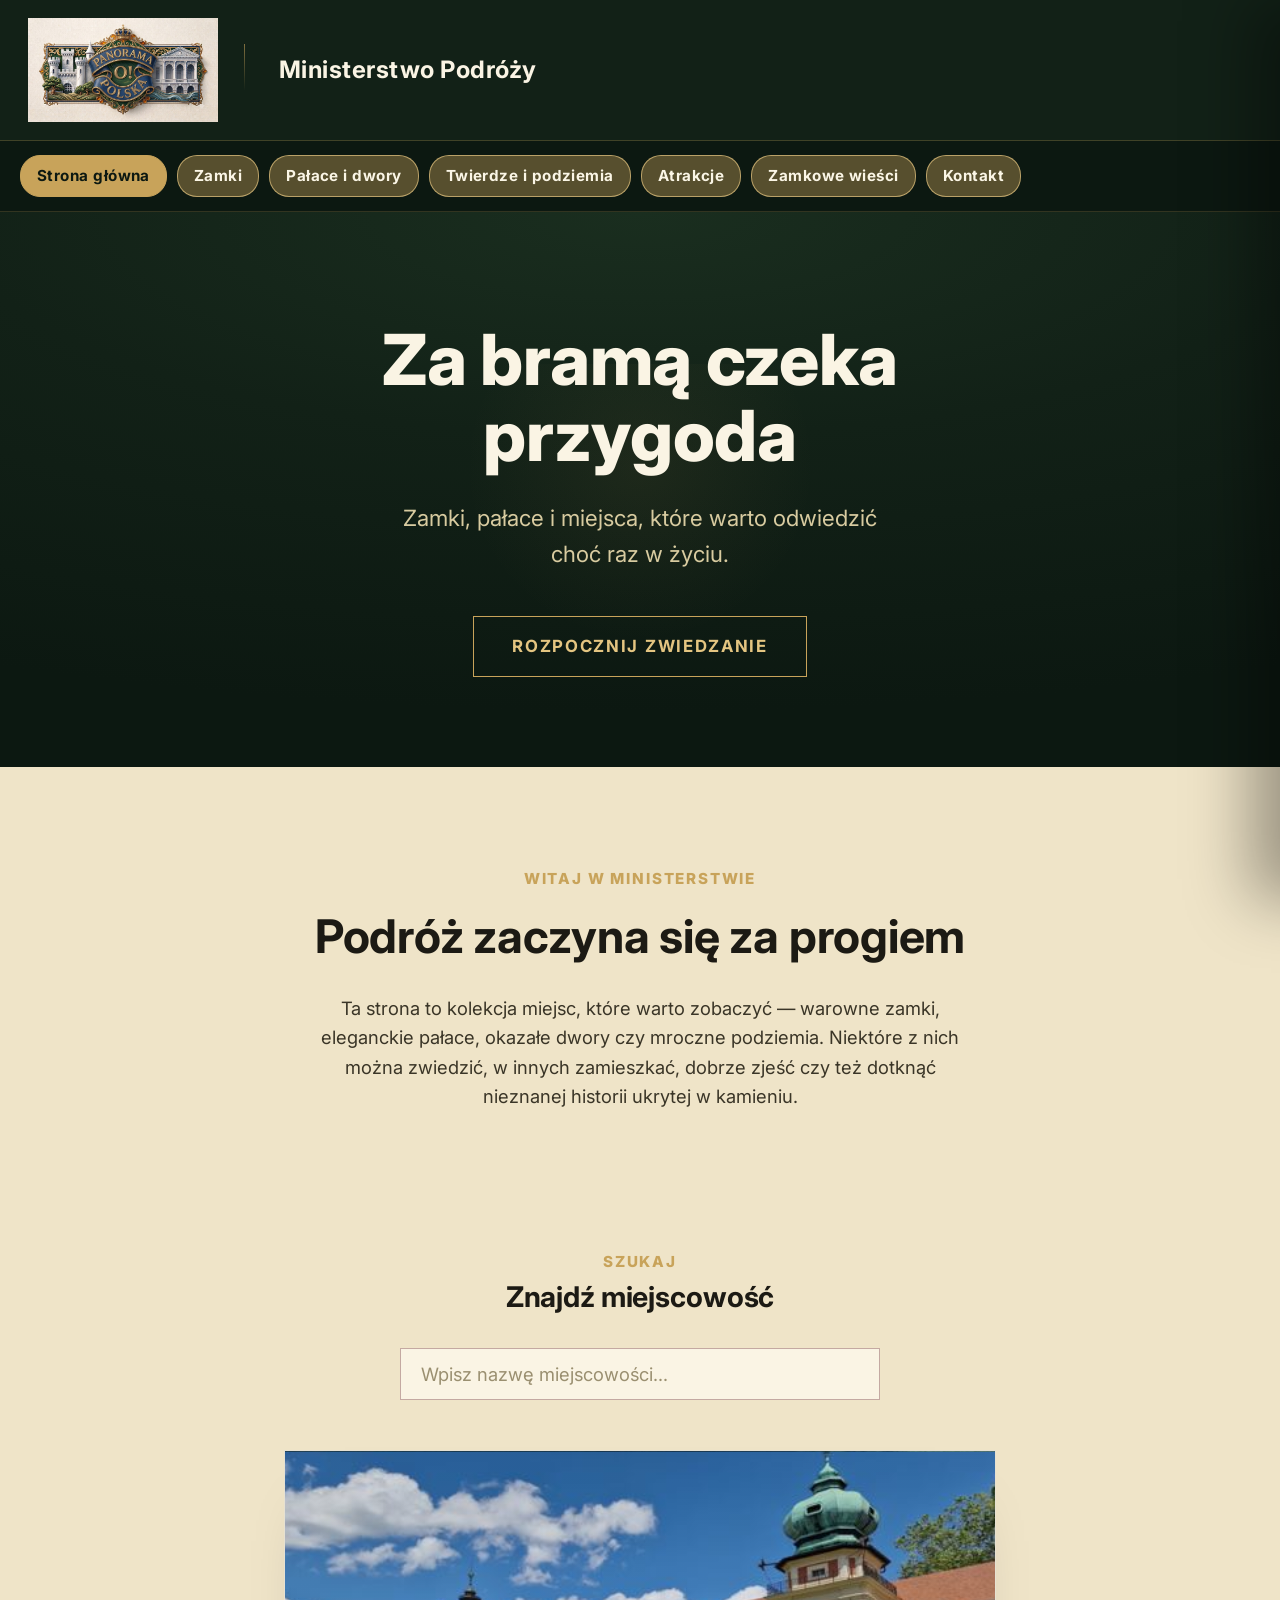
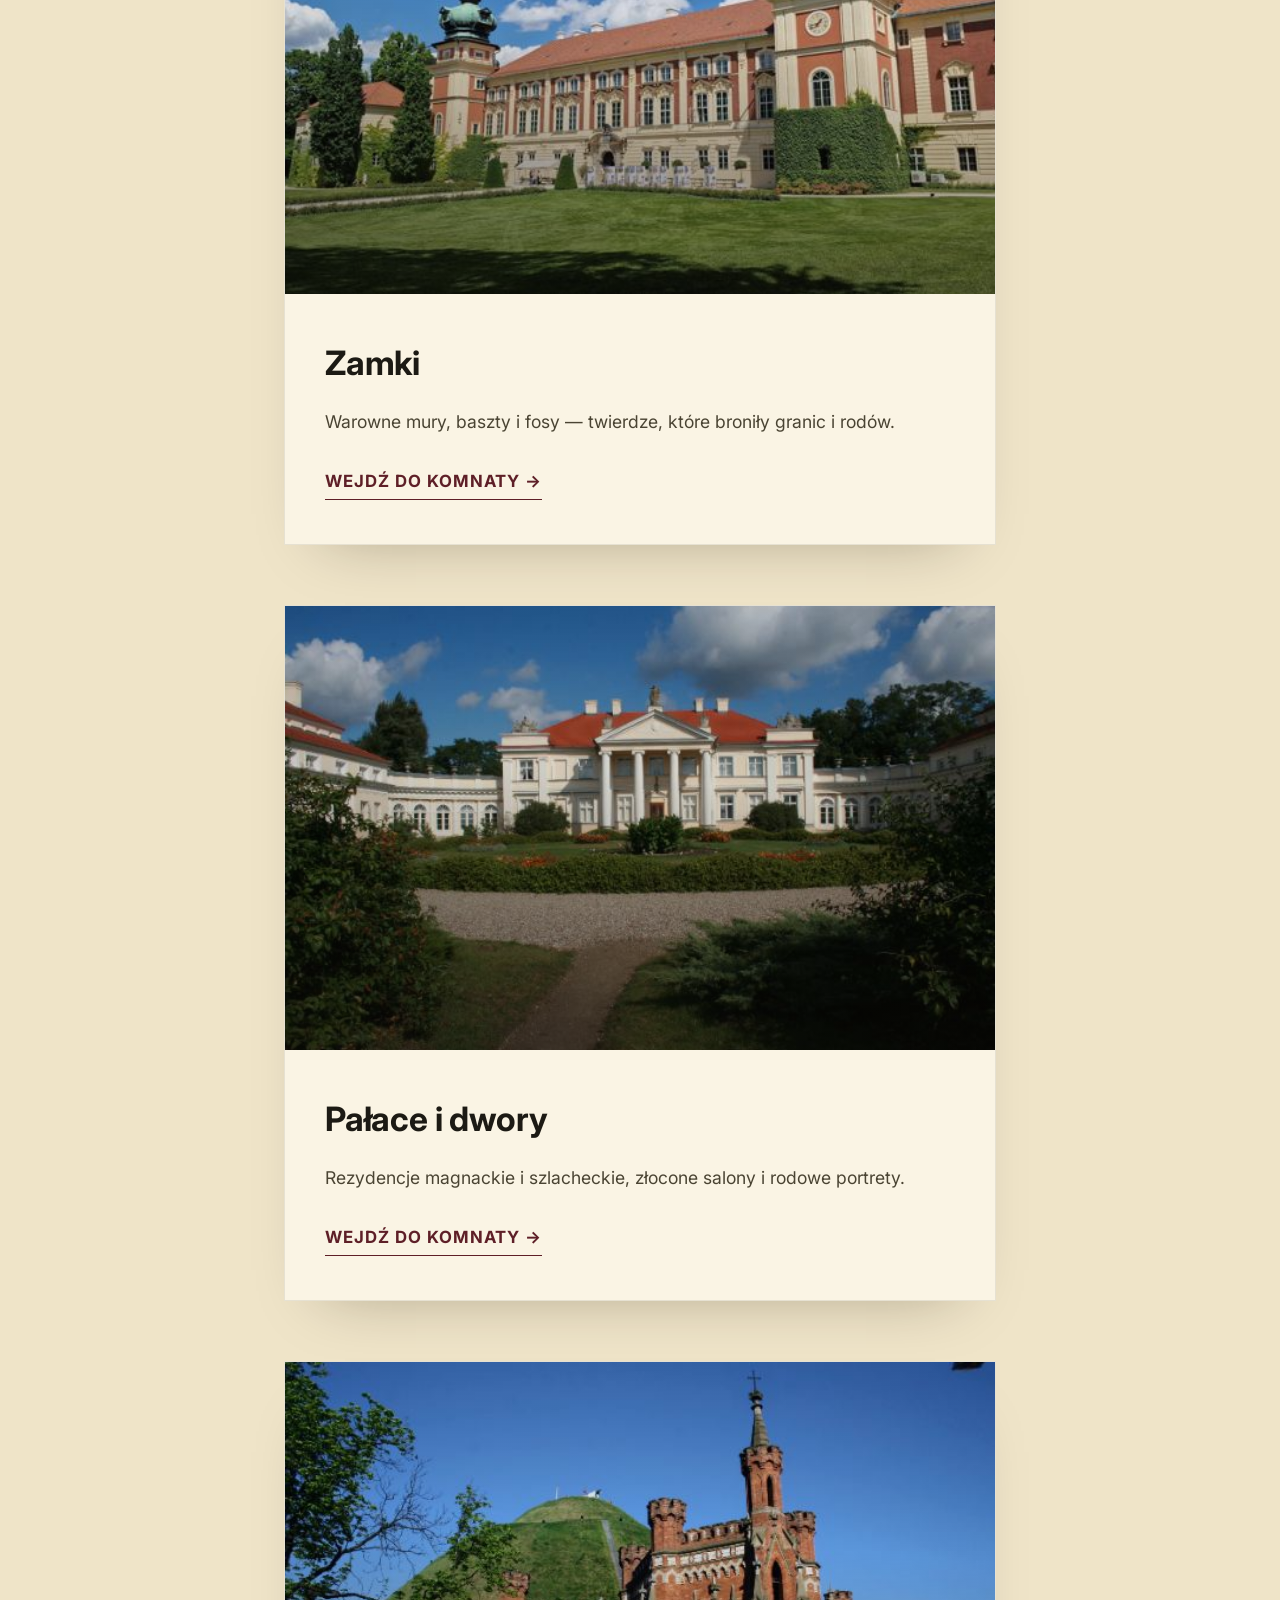
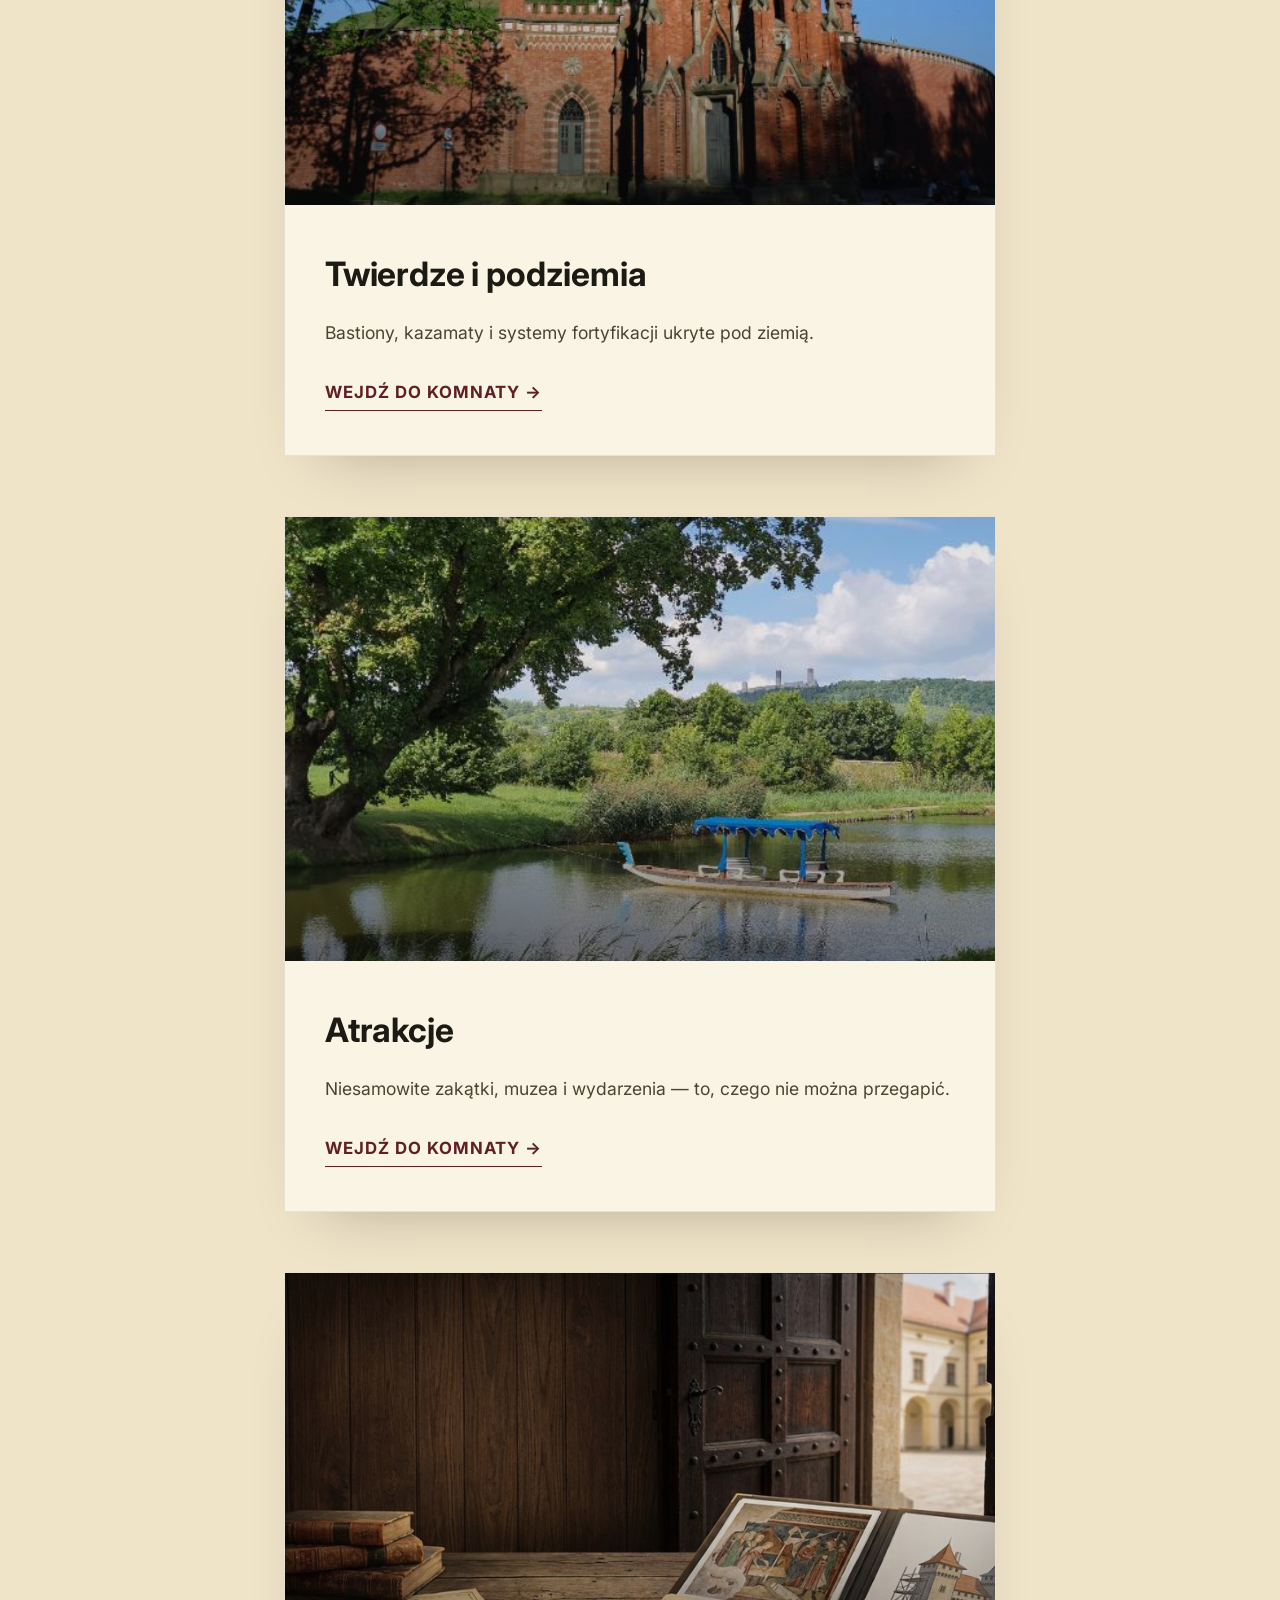
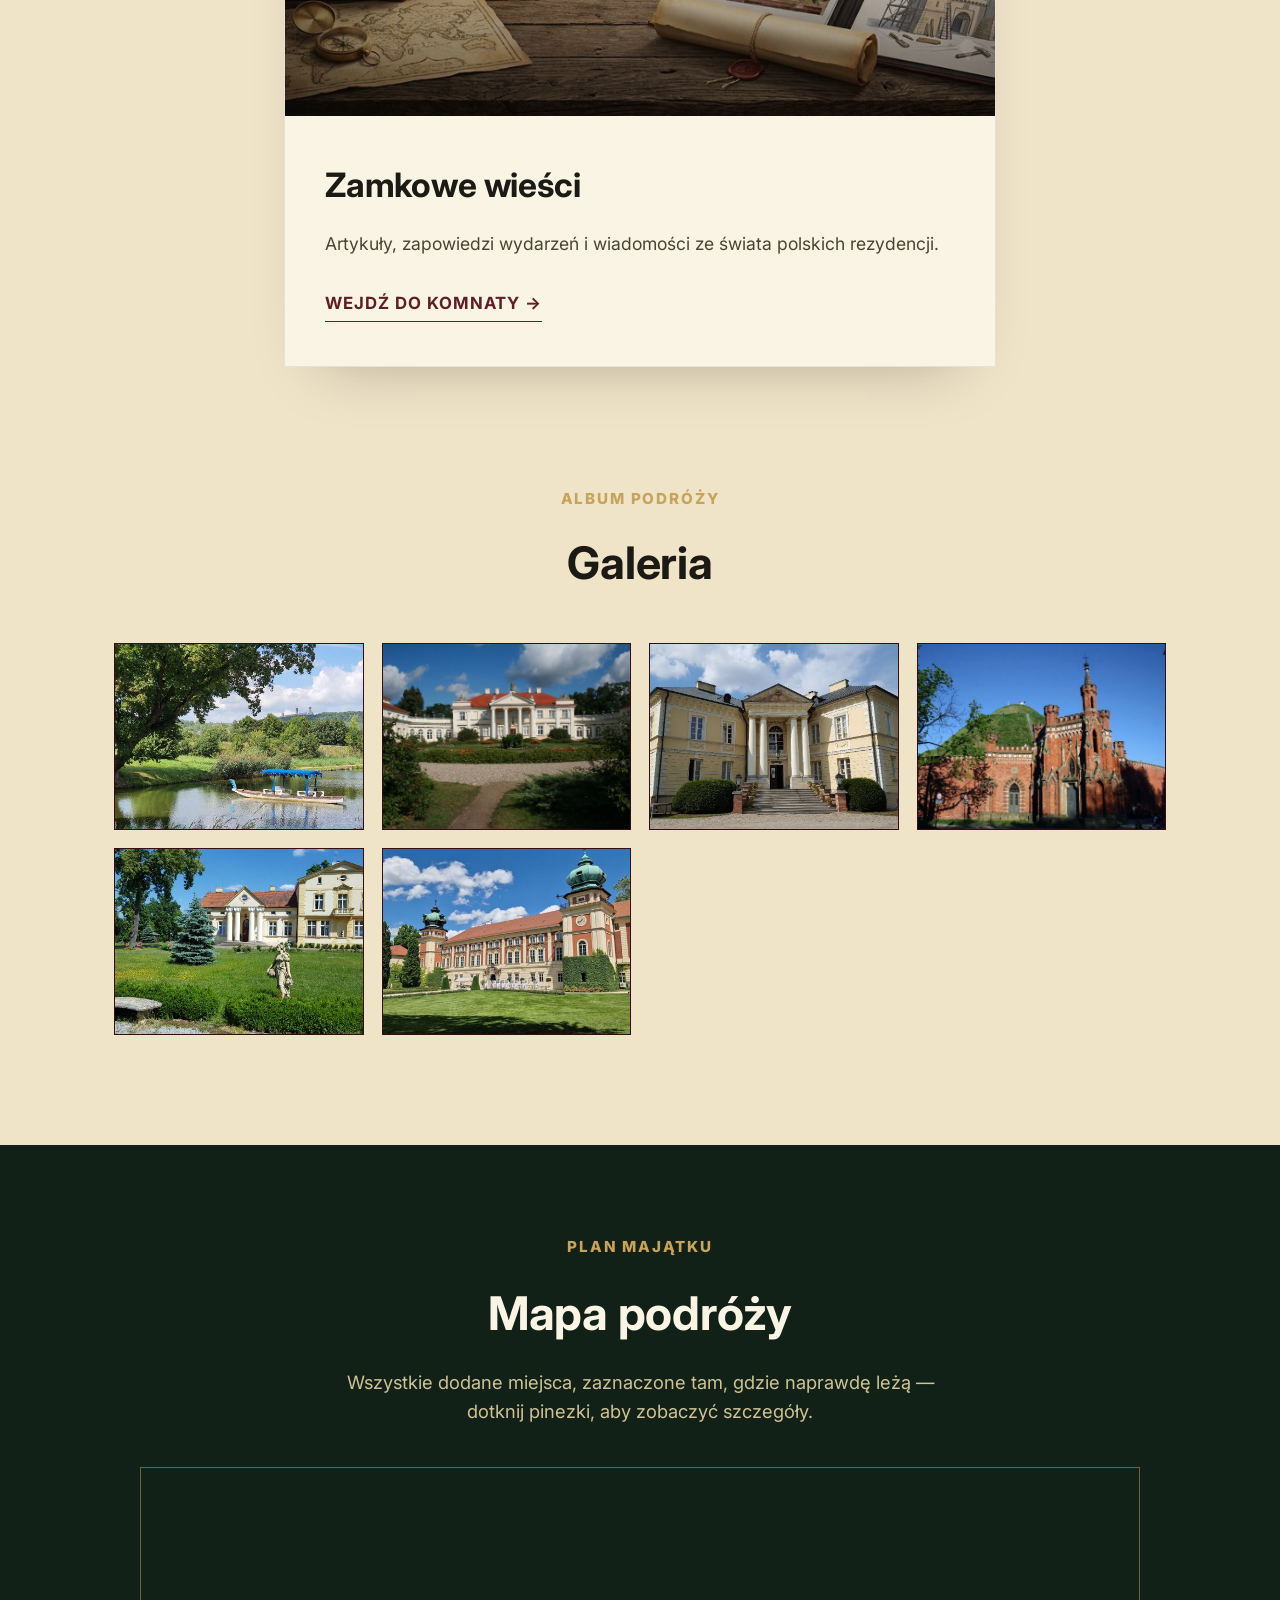
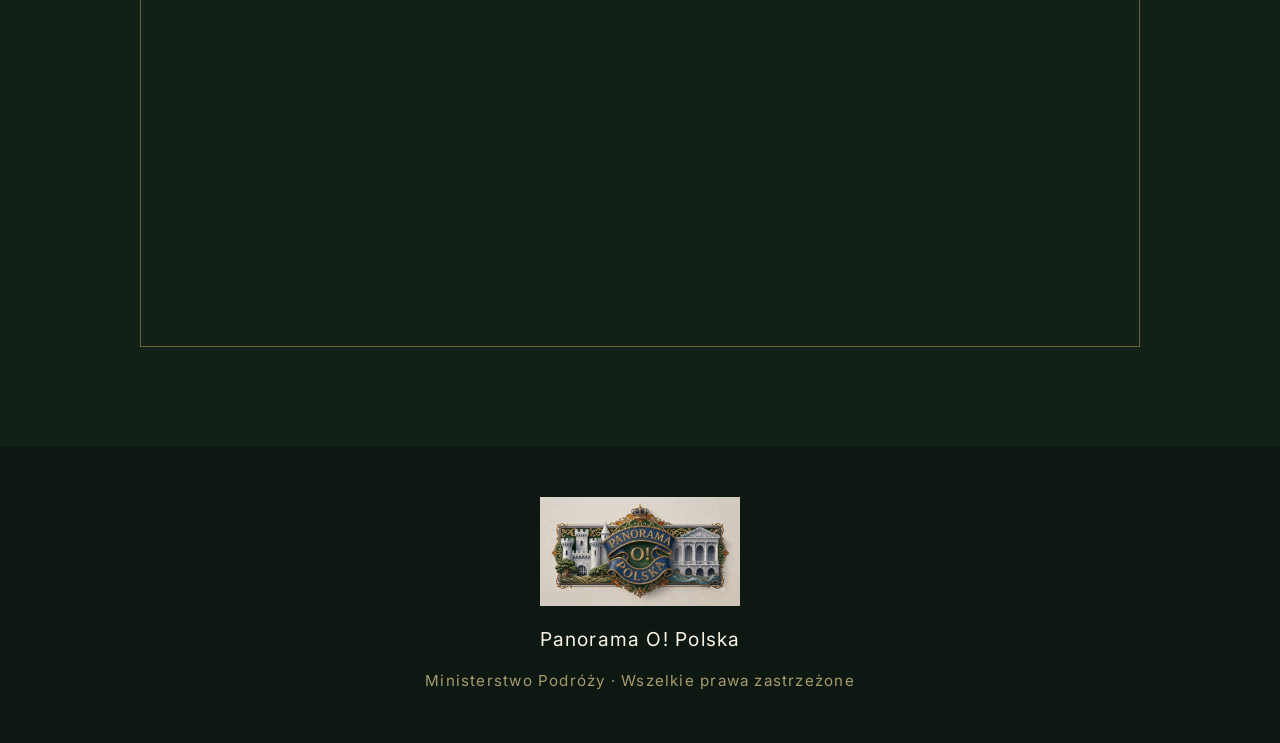
==== commit 1e2d2548: "Add files via upload" ====
--- a/index.html
+++ b/index.html
@@ -7,6 +7,8 @@
 <link rel="preconnect" href="https://fonts.googleapis.com">
 <link href="https://fonts.googleapis.com/css2?family=Inter:wght@400;500;600;700;800;900&display=swap" rel="stylesheet">
 <link rel="stylesheet" href="styles.css">
+<link rel="stylesheet" href="https://cdnjs.cloudflare.com/ajax/libs/leaflet/1.9.4/leaflet.min.css">
+<script src="https://cdnjs.cloudflare.com/ajax/libs/leaflet/1.9.4/leaflet.min.js"></script>
 </head>
 <body data-page="index">
 
@@ -123,25 +125,11 @@
   <div class="gallery-grid" id="galleryGrid"></div>
 </section>
 
-<section class="map-section">
+<section class="live-map-section">
   <div class="eyebrow">Plan majątku</div>
   <h2>Mapa podróży</h2>
-  <p>Wszystkie odwiedzone miejsca zaznaczone na jednej mapie — otwórz ją, aby zobaczyć szczegóły.</p>
-  <a class="map-frame" href="https://goo.gl/maps/1J1qScRf6H69Nwqu6?g_st=ac" target="_blank" rel="noopener">
-    <div class="map-toolbar">
-      <span>⇱</span>
-      <span style="font-weight:600;">Zamki, pałace i dwory</span>
-      <span style="margin-left:auto;">⤢</span>
-    </div>
-    <div class="map-canvas">
-      <div class="pin" style="top:30%; left:35%;"></div>
-      <div class="pin" style="top:48%; left:58%;"></div>
-      <div class="pin" style="top:62%; left:44%;"></div>
-      <div class="pin" style="top:38%; left:70%;"></div>
-      <div class="pin" style="top:70%; left:24%;"></div>
-    </div>
-  </a>
-  <div class="map-open-note">Otwórz w Google Maps →</div>
+  <p>Wszystkie dodane miejsca, zaznaczone tam, gdzie naprawdę leżą — dotknij pinezki, aby zobaczyć szczegóły.</p>
+  <div id="travelMap" class="live-map"></div>
 </section>
 
 <footer>
@@ -159,6 +147,47 @@
 </div>
 
 <script src="dane.js"></script>
+<script>
+/*
+  Mapa podróży — prawdziwa mapa (Leaflet + OpenStreetMap, bez klucza
+  API), z pinezką dla każdego obiektu, który ma ustawione lat/lng
+  w dane.js. Nowy obiekt ze współrzędnymi pojawi się tu automatycznie.
+*/
+(function initTravelMap(){
+  const points = getMapPoints();
+  const mapEl = document.getElementById('travelMap');
+  if (!mapEl) return;
+
+  const map = L.map('travelMap', { scrollWheelZoom: false });
+
+  L.tileLayer('https://{s}.basemaps.cartocdn.com/rastertiles/voyager/{z}/{x}/{y}{r}.png', {
+    attribution: '&copy; OpenStreetMap, &copy; CARTO',
+    maxZoom: 19
+  }).addTo(map);
+
+  const goldIcon = L.divIcon({
+    className: 'map-pin-icon',
+    html: '<span></span>',
+    iconSize: [18, 18],
+    iconAnchor: [9, 9]
+  });
+
+  if (points.length > 0) {
+    const markers = points.map(p => {
+      const m = L.marker([p.lat, p.lng], { icon: goldIcon }).addTo(map);
+      m.bindPopup(
+        `<strong>${p.name}</strong><br>${p.town}<br><a href="${p.categoryUrl}">${p.categoryLabel} →</a>`
+      );
+      return m;
+    });
+    const group = L.featureGroup(markers);
+    map.fitBounds(group.getBounds().pad(0.25));
+    if (points.length === 1) map.setZoom(9);
+  } else {
+    map.setView([52.0, 19.5], 6); // środek Polski, gdy brak jeszcze pinezek
+  }
+})();
+</script>
 <script>
 /*
   Wyszukiwarka miejscowości — przeszukuje wszystkie komnaty naraz
--- a/styles.css
+++ b/styles.css
@@ -925,3 +925,55 @@
   color:#6a5f45;
   font-size:1rem;
 }
+
+/* ===== PRAWDZIWA MAPA PODRÓŻY (Leaflet) ===== */
+.live-map-section{
+  background:var(--forest);
+  color:var(--cream-light);
+  padding:90px 28px 100px;
+  text-align:center;
+}
+.live-map-section h2{
+  color:var(--cream-light);
+  font-size:clamp(2rem, 4vw, 2.9rem);
+  margin:16px 0 18px;
+}
+.live-map-section p{
+  color:#cfc396;
+  max-width:52ch;
+  margin:0 auto 40px;
+  font-size:1.15rem;
+}
+.live-map{
+  max-width:1000px;
+  height:480px;
+  margin:0 auto;
+  border:1px solid rgba(200,163,90,.5);
+  text-align:left;
+}
+.map-pin-icon span{
+  display:block;
+  width:16px; height:16px;
+  background:var(--gold-bright);
+  border:2px solid var(--forest-deep);
+  border-radius:50% 50% 50% 0;
+  transform:rotate(-45deg);
+  box-shadow:0 2px 6px rgba(0,0,0,.4);
+}
+.leaflet-popup-content{
+  font-family:'Inter', sans-serif;
+  font-size:.95rem;
+  line-height:1.5;
+}
+.leaflet-popup-content strong{
+  font-family:'Inter', sans-serif;
+  font-weight:700;
+}
+.leaflet-popup-content a{
+  color:var(--maroon);
+  font-weight:700;
+  text-decoration:underline;
+}
+@media (max-width:560px){
+  .live-map{ height:380px; }
+}
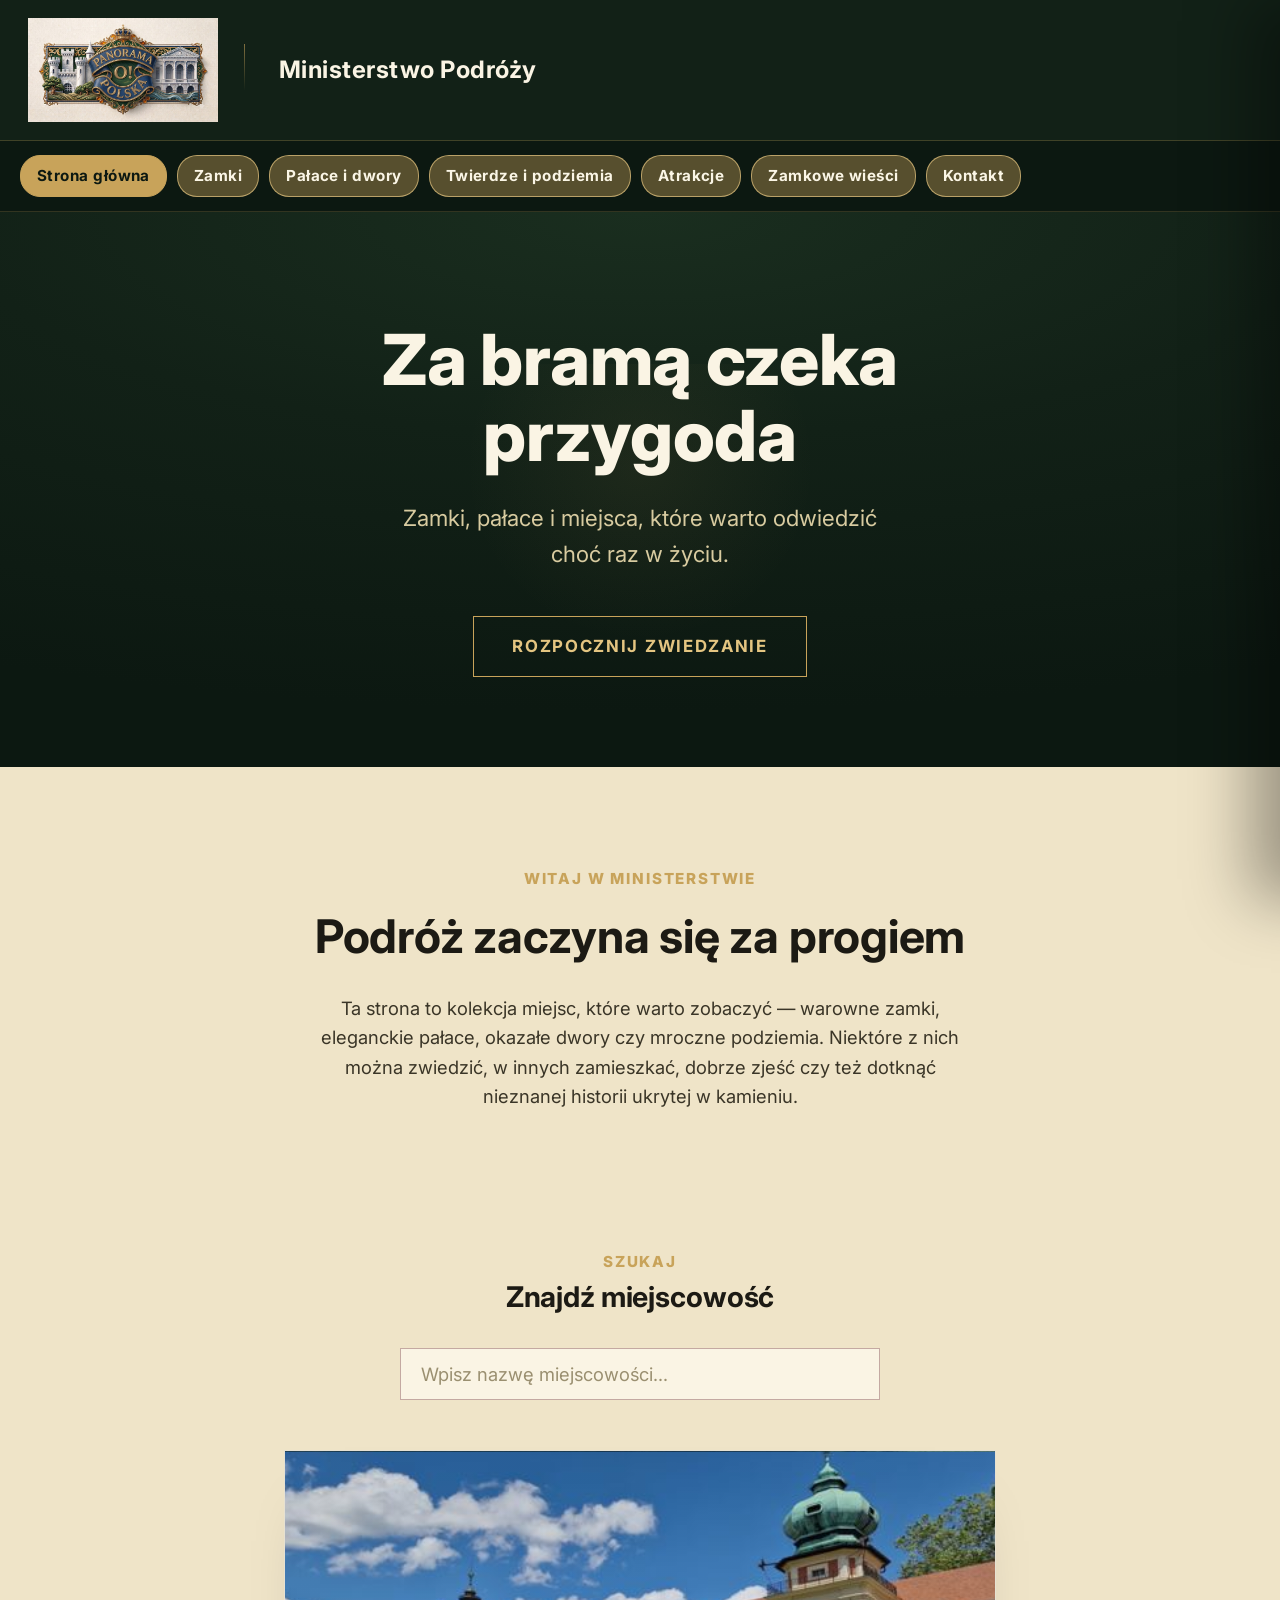
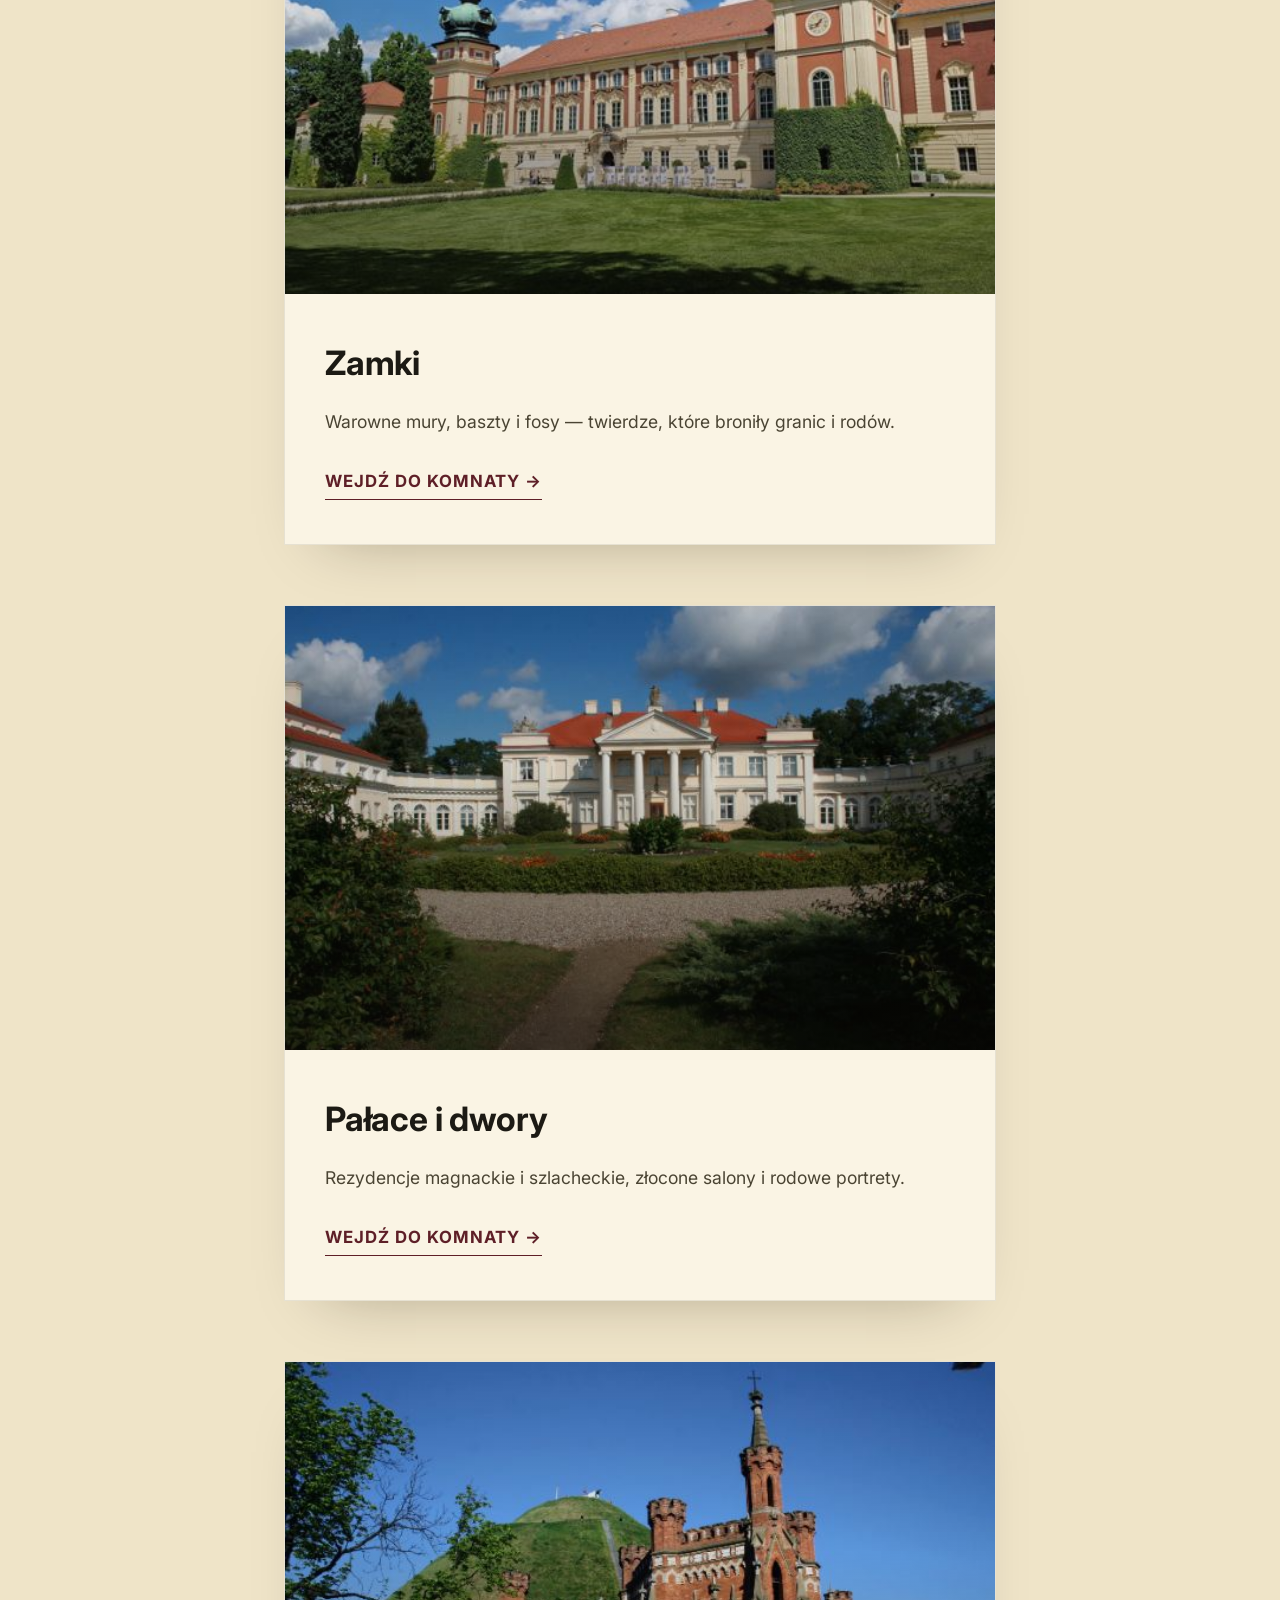
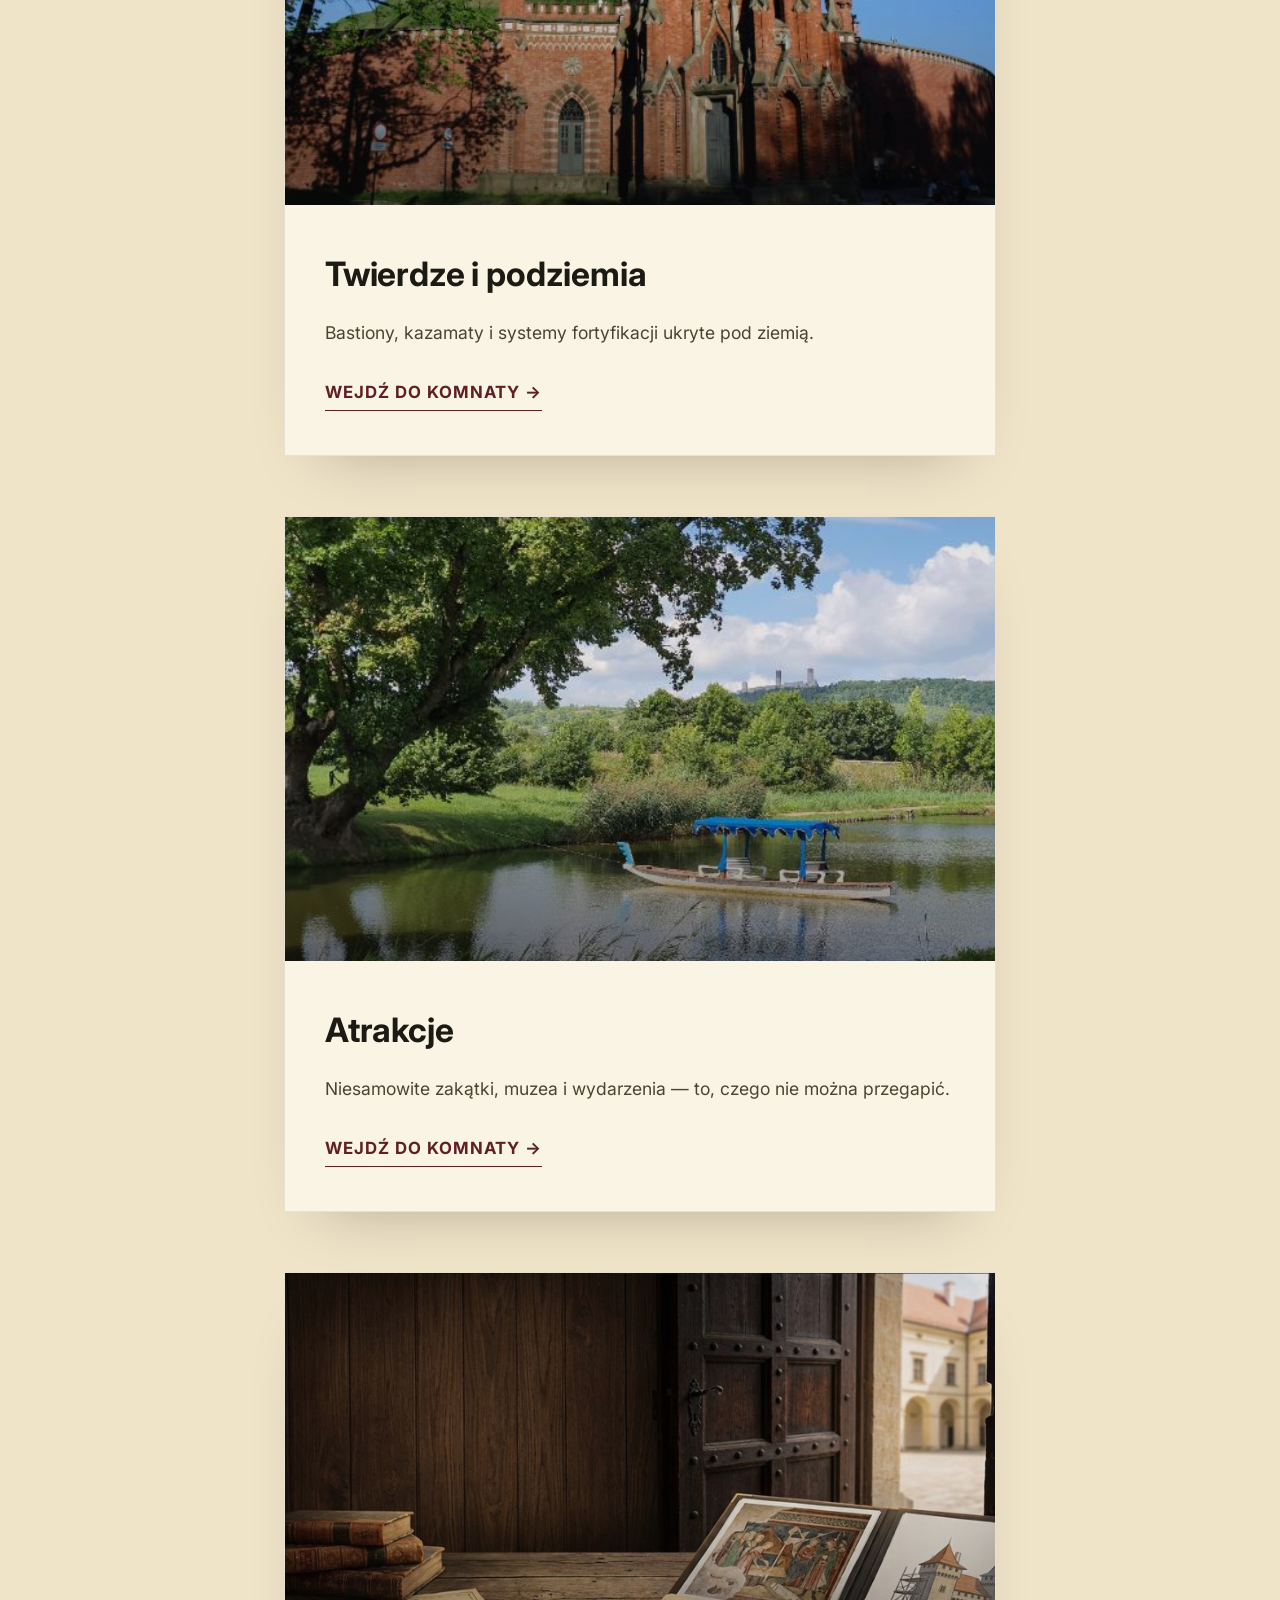
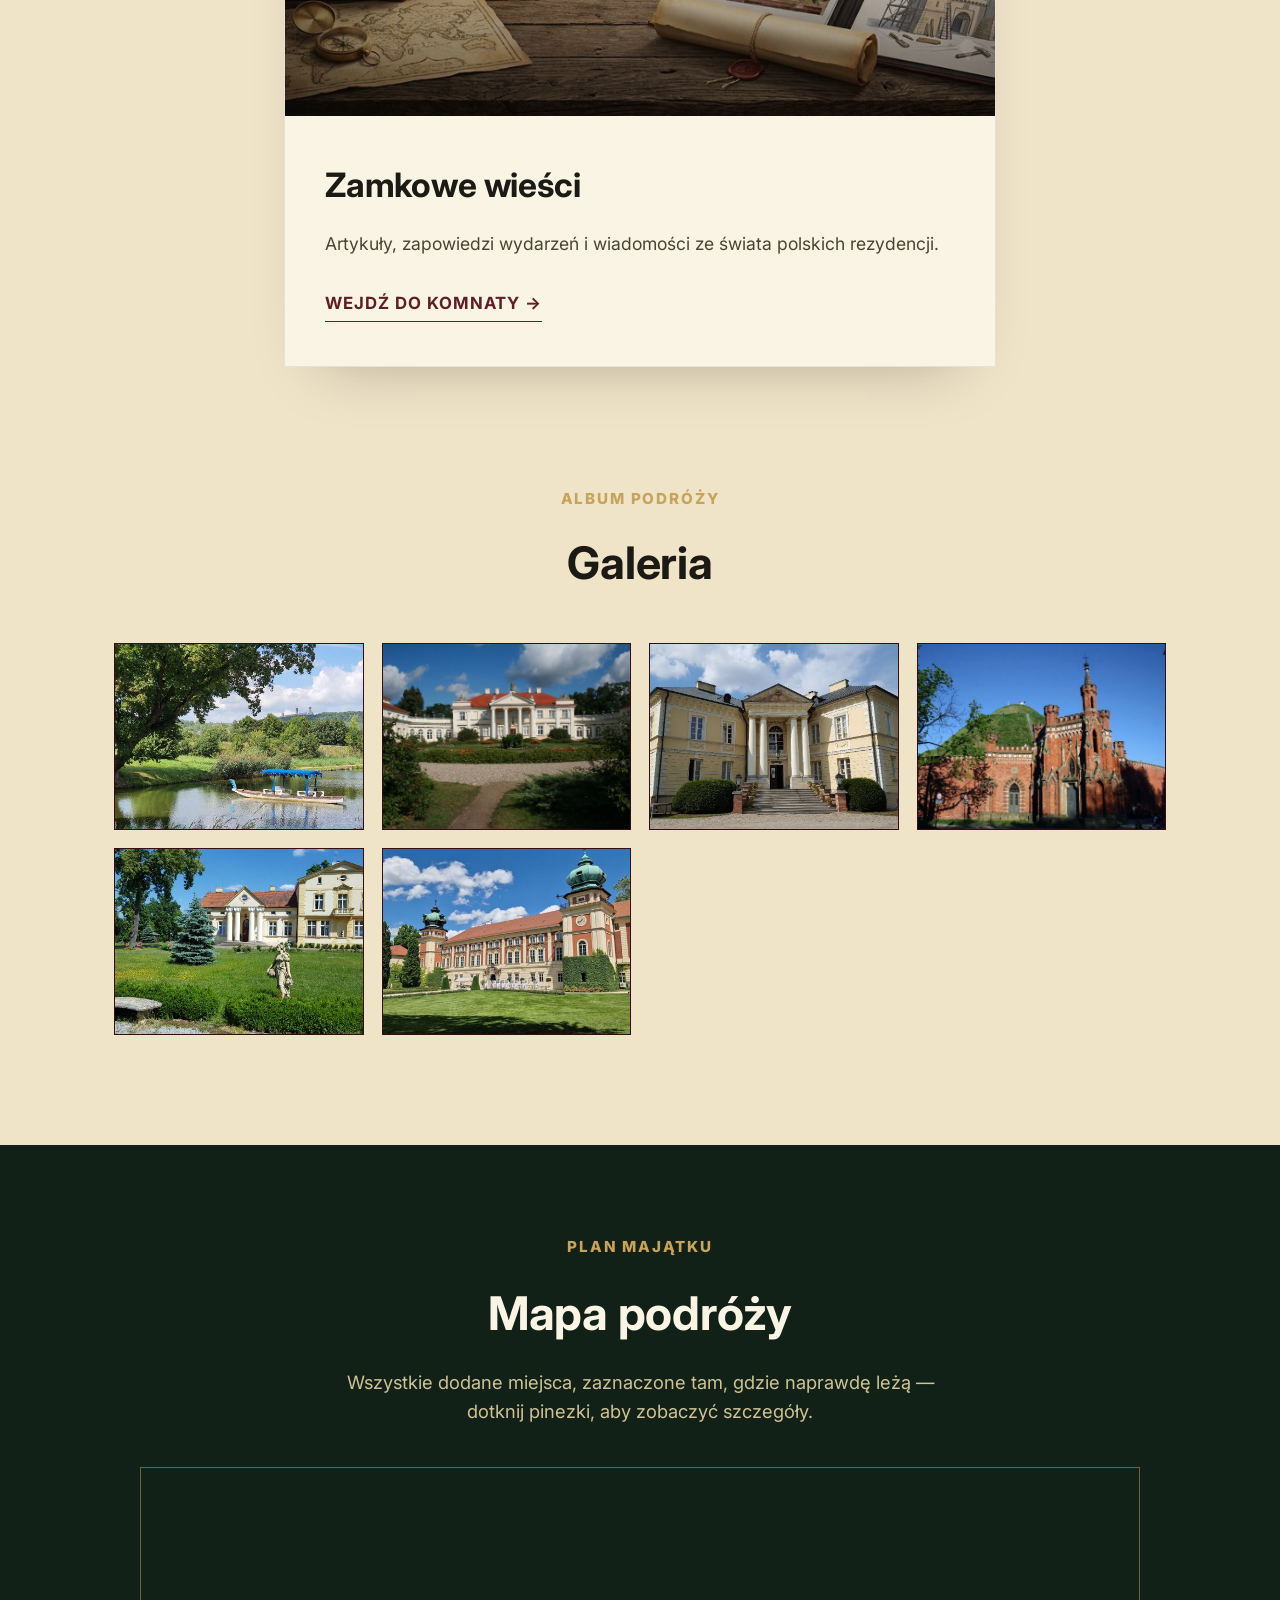
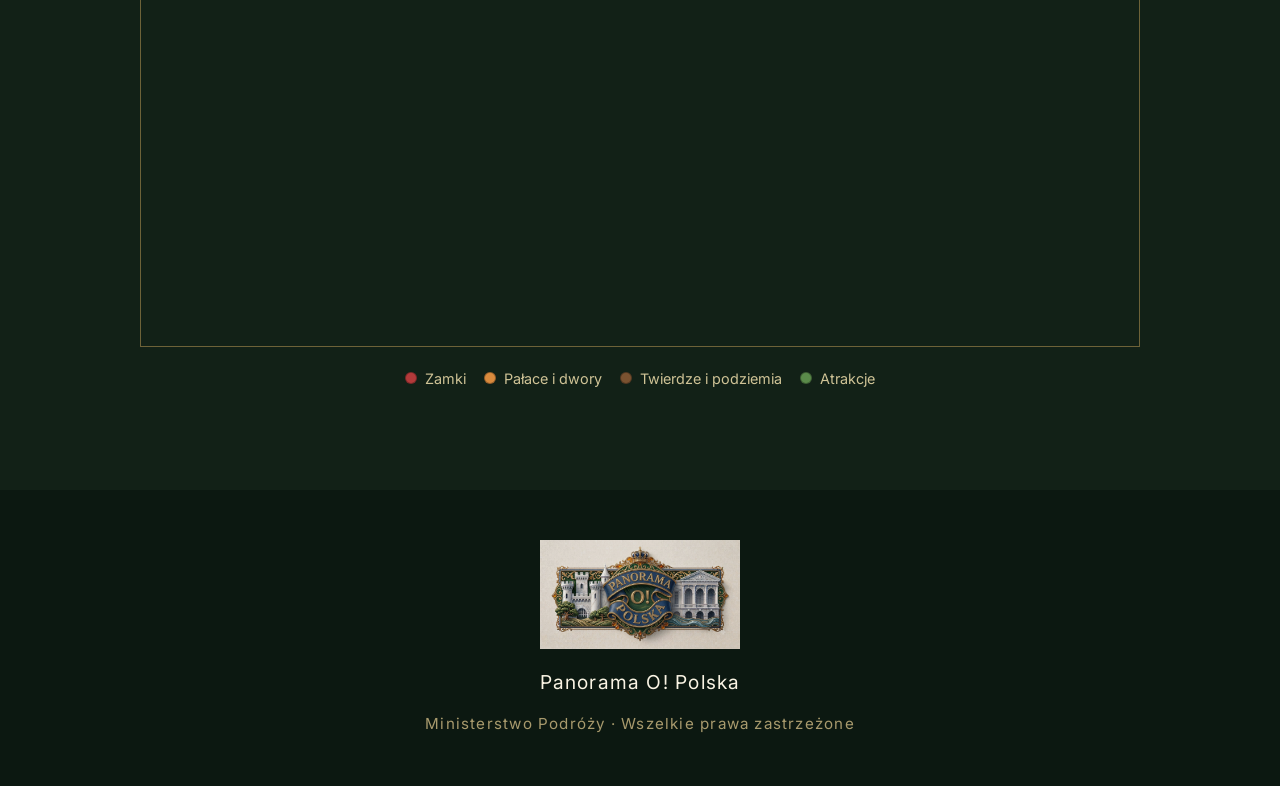
==== commit 8183633a: "Add files via upload" ====
--- a/index.html
+++ b/index.html
@@ -130,6 +130,12 @@
   <h2>Mapa podróży</h2>
   <p>Wszystkie dodane miejsca, zaznaczone tam, gdzie naprawdę leżą — dotknij pinezki, aby zobaczyć szczegóły.</p>
   <div id="travelMap" class="live-map"></div>
+  <div class="map-legend">
+    <span><i style="background:#b33a3a;"></i> Zamki</span>
+    <span><i style="background:#d98a3d;"></i> Pałace i dwory</span>
+    <span><i style="background:#7a5230;"></i> Twierdze i podziemia</span>
+    <span><i style="background:#5a8a4a;"></i> Atrakcje</span>
+  </div>
 </section>
 
 <footer>
@@ -160,32 +166,39 @@
 
   const map = L.map('travelMap', { scrollWheelZoom: false });
 
+  // Zawsze pokazuj całą Polskę w tym samym ujęciu — niezależnie od
+  // tego, gdzie akurat są pinezki (nie dociskamy widoku do punktów).
+  const POLAND_BOUNDS = L.latLngBounds([[48.9, 13.8], [55.0, 24.3]]);
+  map.fitBounds(POLAND_BOUNDS);
+
   L.tileLayer('https://{s}.basemaps.cartocdn.com/rastertiles/voyager/{z}/{x}/{y}{r}.png', {
     attribution: '&copy; OpenStreetMap, &copy; CARTO',
     maxZoom: 19
   }).addTo(map);
 
-  const goldIcon = L.divIcon({
-    className: 'map-pin-icon',
-    html: '<span></span>',
-    iconSize: [18, 18],
-    iconAnchor: [9, 9]
+  const PIN_COLORS = {
+    zamki:    '#b33a3a', // czerwony
+    palace:   '#d98a3d', // pomarańczowy
+    twierdze: '#7a5230', // brązowy
+    atrakcje: '#5a8a4a'  // zielony
+  };
+
+  function pinIcon(color){
+    return L.divIcon({
+      className: 'map-pin-icon',
+      html: `<span style="background:${color};"></span>`,
+      iconSize: [18, 18],
+      iconAnchor: [9, 9]
+    });
+  }
+
+  points.forEach(p => {
+    const color = PIN_COLORS[p.category] || '#c8a35a';
+    const m = L.marker([p.lat, p.lng], { icon: pinIcon(color) }).addTo(map);
+    m.bindPopup(
+      `<strong>${p.name}</strong><br>${p.town}<br><a href="${p.categoryUrl}">${p.categoryLabel} →</a>`
+    );
   });
-
-  if (points.length > 0) {
-    const markers = points.map(p => {
-      const m = L.marker([p.lat, p.lng], { icon: goldIcon }).addTo(map);
-      m.bindPopup(
-        `<strong>${p.name}</strong><br>${p.town}<br><a href="${p.categoryUrl}">${p.categoryLabel} →</a>`
-      );
-      return m;
-    });
-    const group = L.featureGroup(markers);
-    map.fitBounds(group.getBounds().pad(0.25));
-    if (points.length === 1) map.setZoom(9);
-  } else {
-    map.setView([52.0, 19.5], 6); // środek Polski, gdy brak jeszcze pinezek
-  }
 })();
 </script>
 <script>
--- a/styles.css
+++ b/styles.css
@@ -977,3 +977,26 @@
 @media (max-width:560px){
   .live-map{ height:380px; }
 }
+
+.map-legend{
+  max-width:1000px;
+  margin:20px auto 0;
+  display:flex;
+  flex-wrap:wrap;
+  justify-content:center;
+  gap:18px;
+}
+.map-legend span{
+  display:inline-flex;
+  align-items:center;
+  gap:8px;
+  font-family:'Inter', sans-serif;
+  font-size:.9rem;
+  color:#cfc396;
+}
+.map-legend i{
+  display:inline-block;
+  width:12px; height:12px;
+  border-radius:50%;
+  border:1px solid rgba(0,0,0,.3);
+}
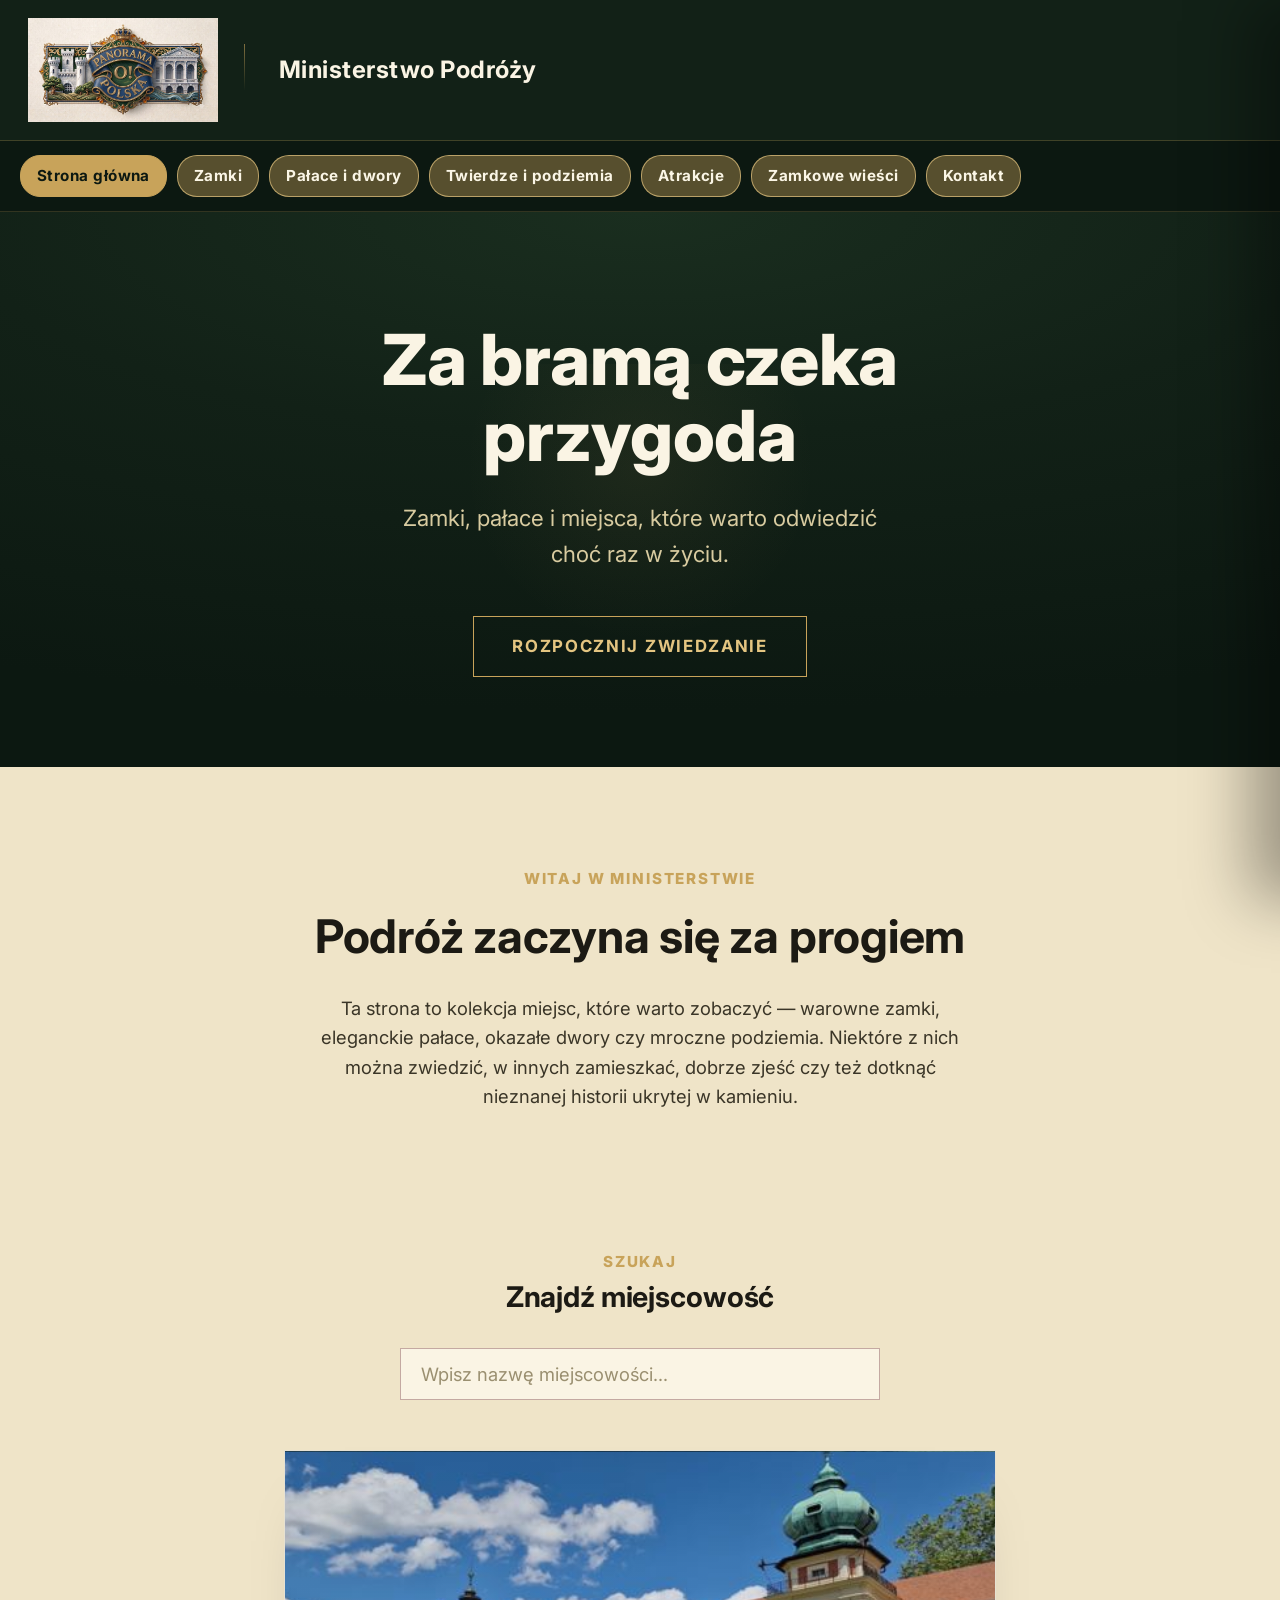
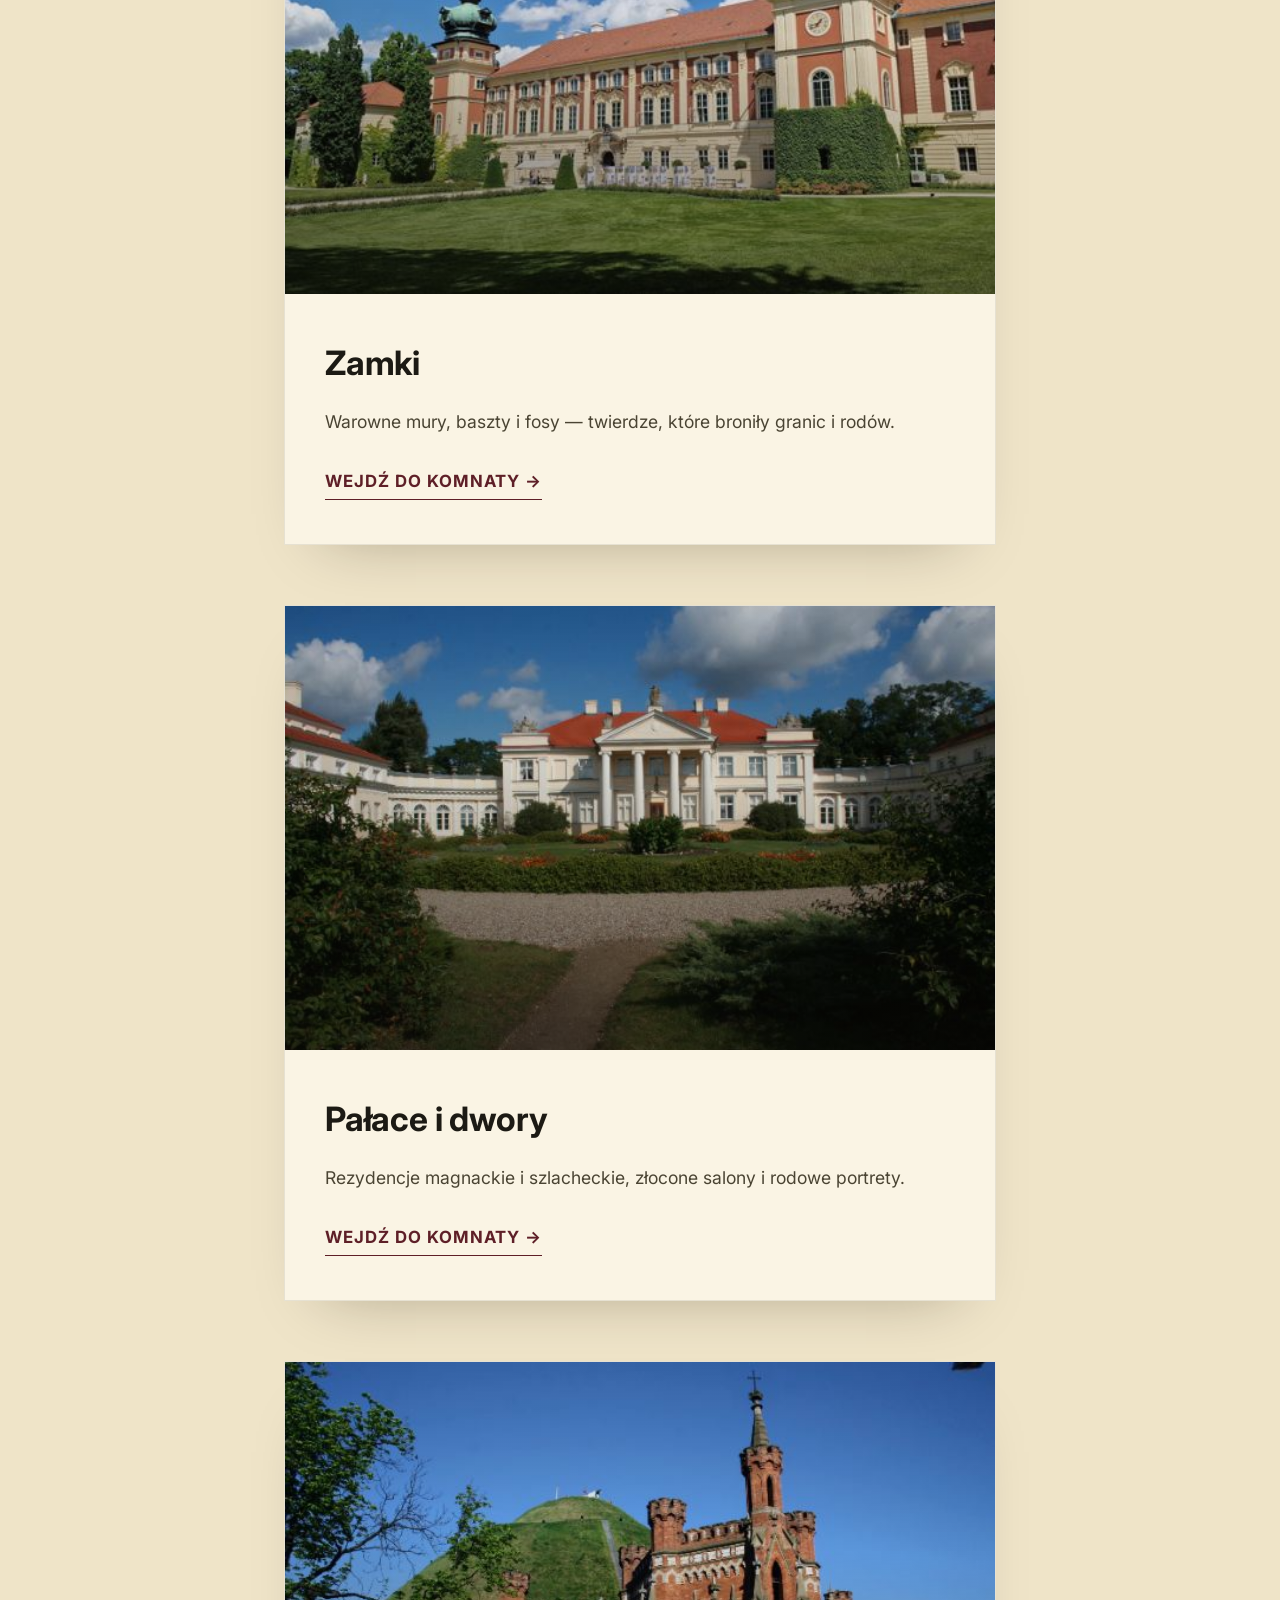
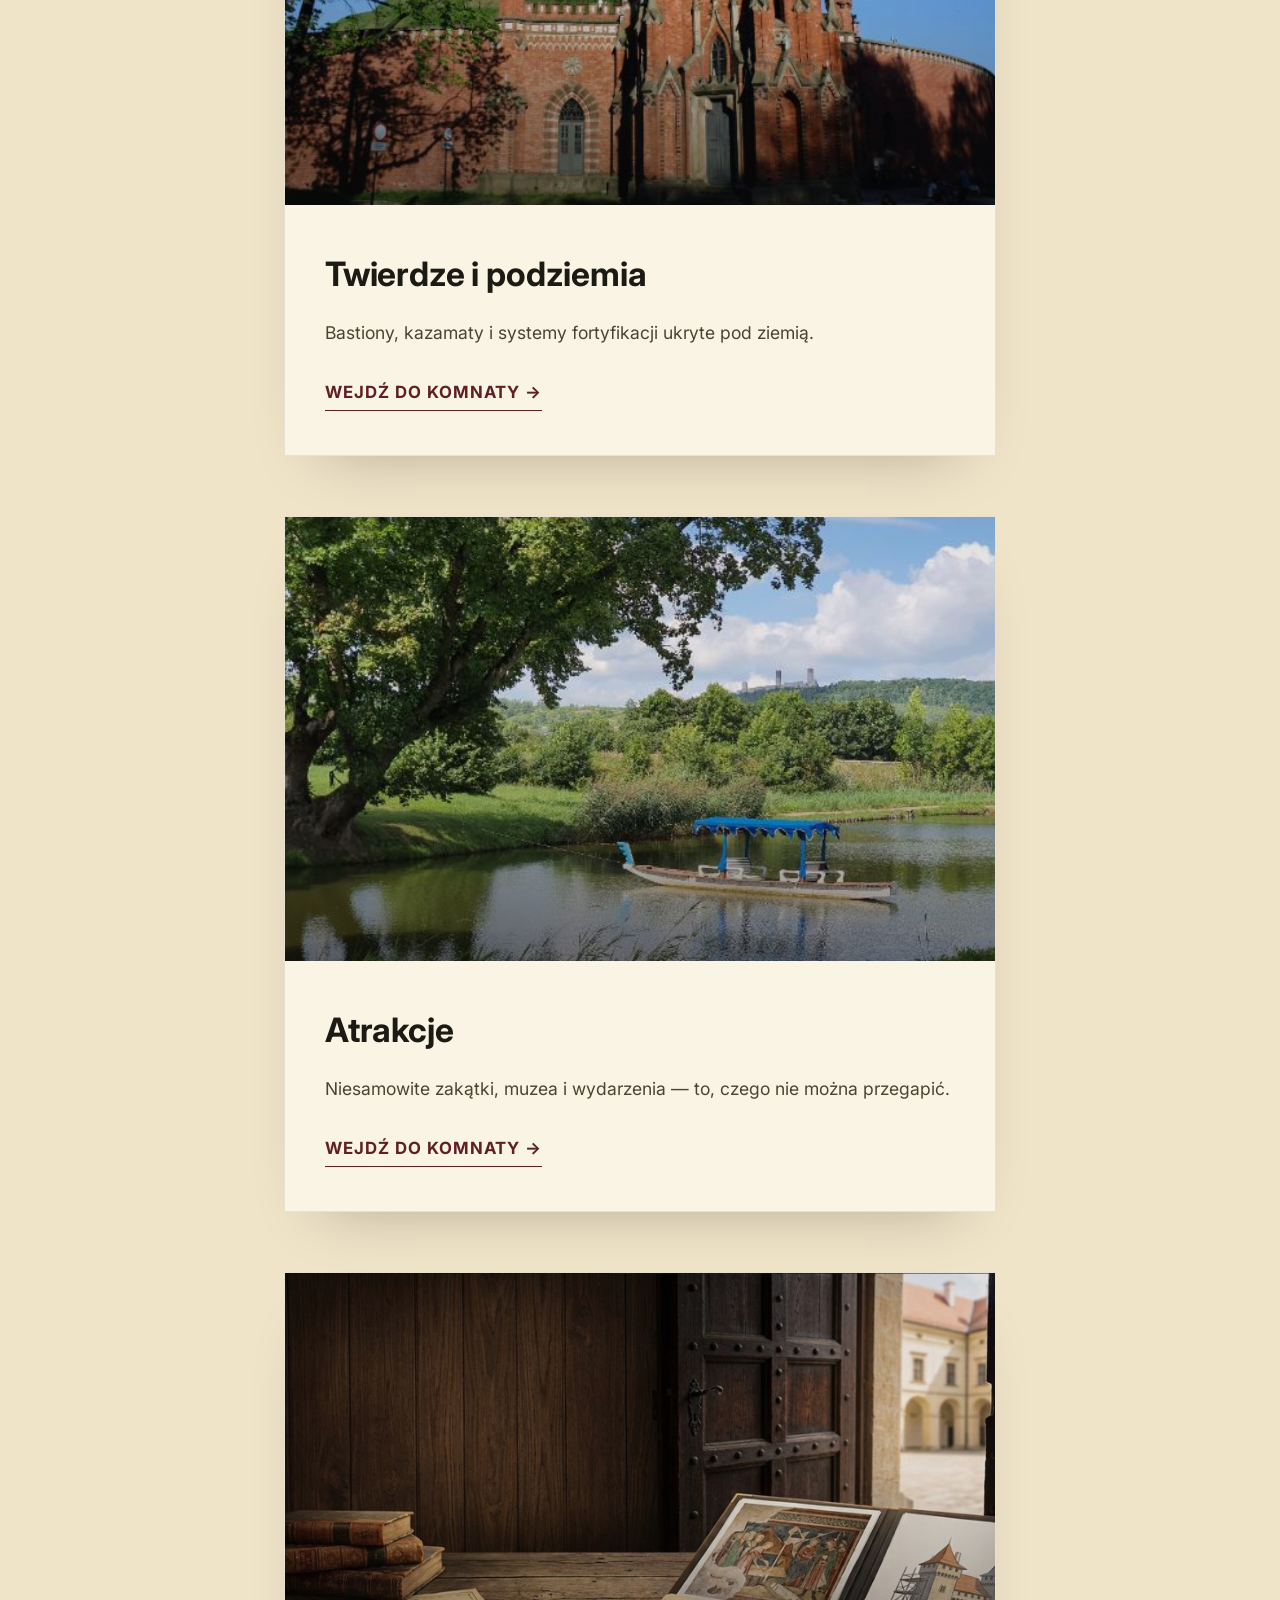
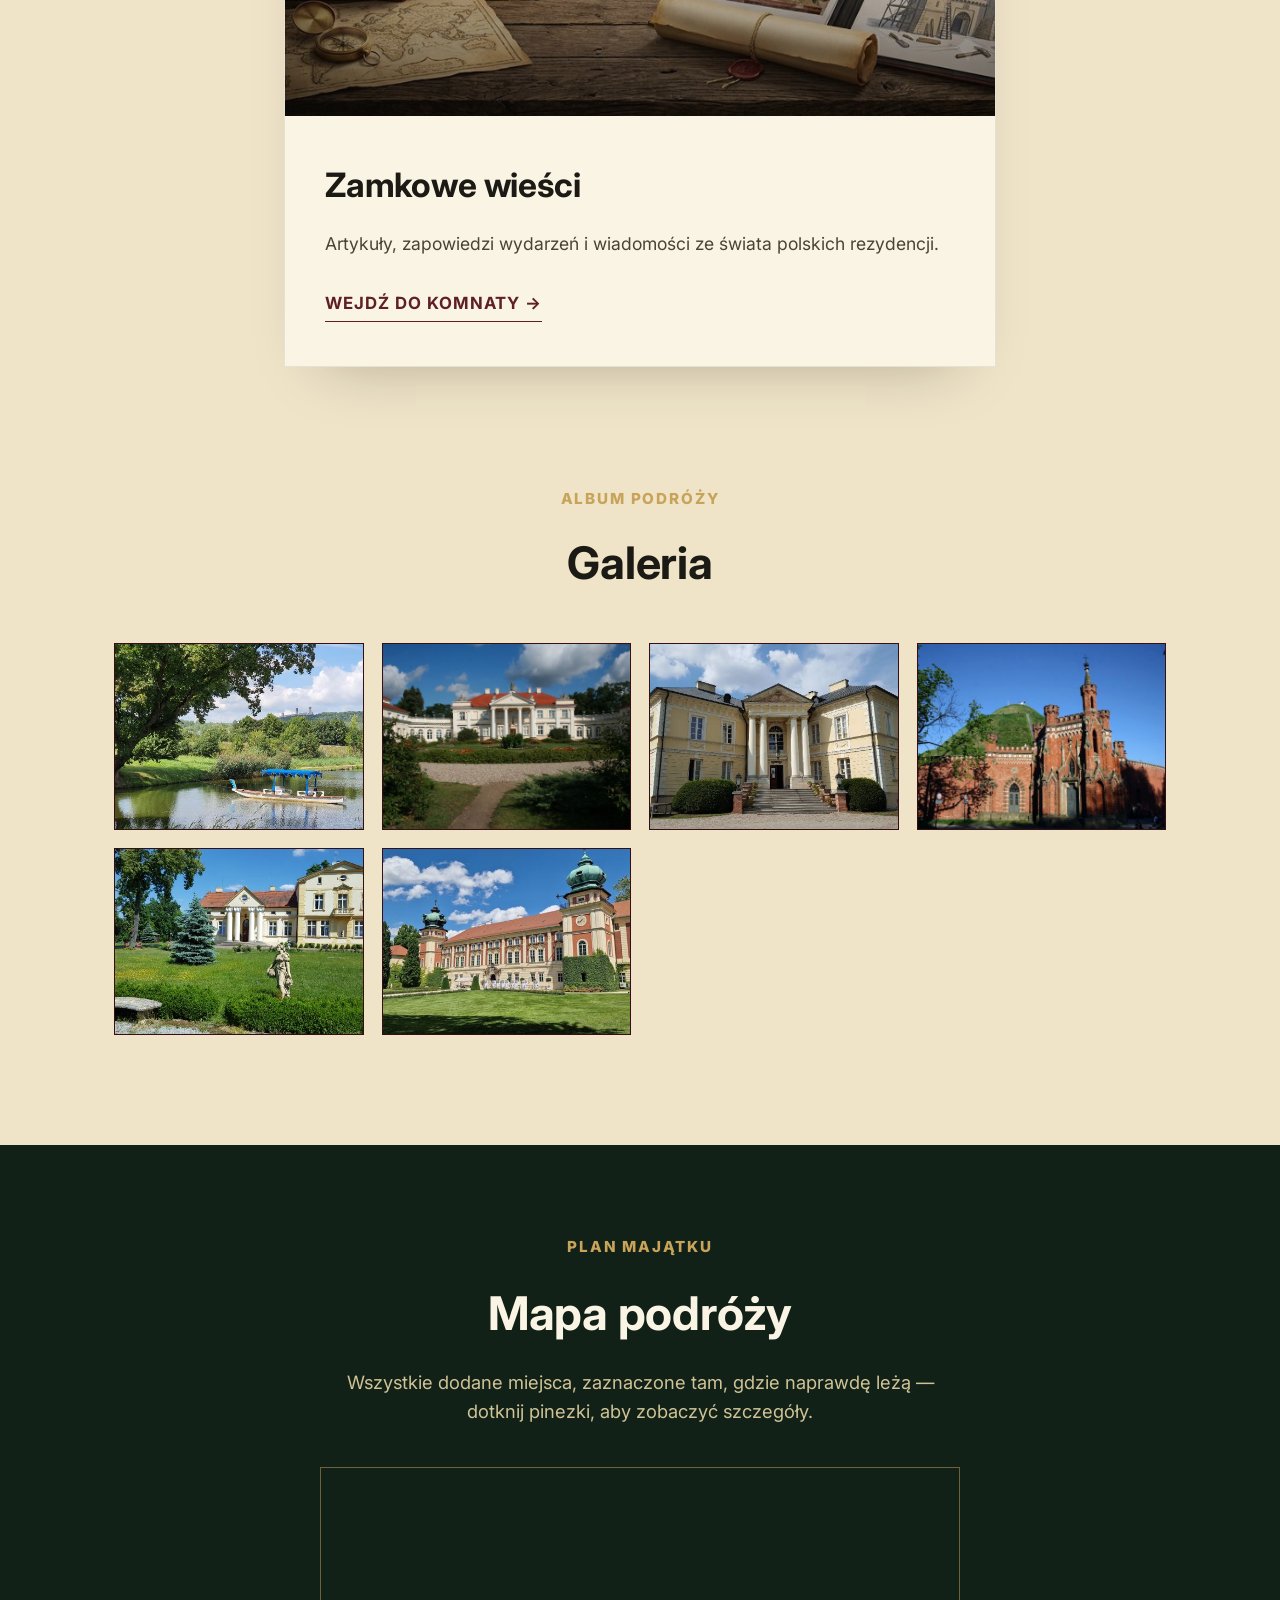
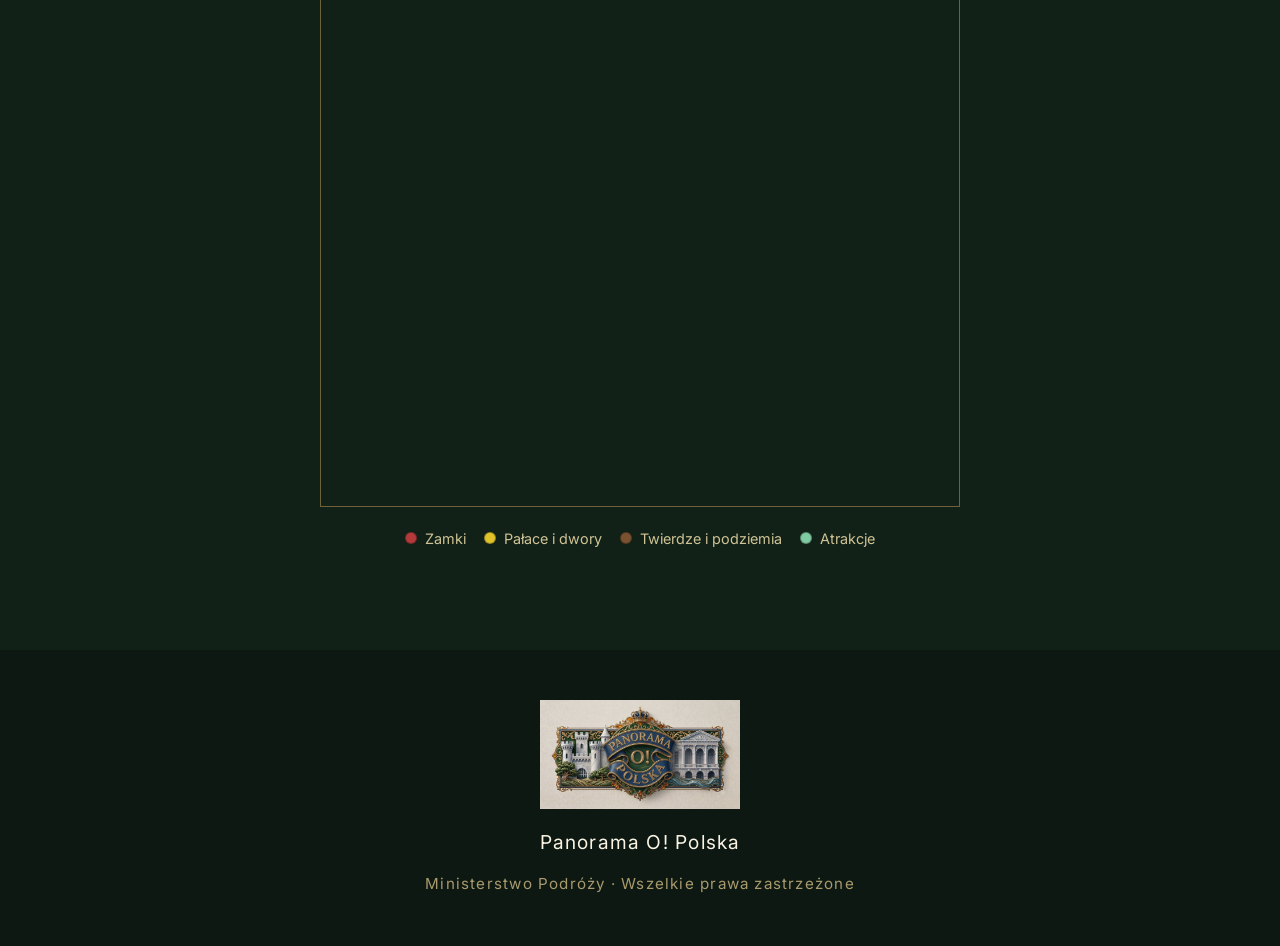
==== commit 574f88d3: "Add files via upload" ====
--- a/index.html
+++ b/index.html
@@ -132,9 +132,9 @@
   <div id="travelMap" class="live-map"></div>
   <div class="map-legend">
     <span><i style="background:#b33a3a;"></i> Zamki</span>
-    <span><i style="background:#d98a3d;"></i> Pałace i dwory</span>
+    <span><i style="background:#e0c22b;"></i> Pałace i dwory</span>
     <span><i style="background:#7a5230;"></i> Twierdze i podziemia</span>
-    <span><i style="background:#5a8a4a;"></i> Atrakcje</span>
+    <span><i style="background:#7fc9a3;"></i> Atrakcje</span>
   </div>
 </section>
 
@@ -178,9 +178,9 @@
 
   const PIN_COLORS = {
     zamki:    '#b33a3a', // czerwony
-    palace:   '#d98a3d', // pomarańczowy
+    palace:   '#e0c22b', // żółty
     twierdze: '#7a5230', // brązowy
-    atrakcje: '#5a8a4a'  // zielony
+    atrakcje: '#7fc9a3'  // seledynowy
   };
 
   function pinIcon(color){
--- a/styles.css
+++ b/styles.css
@@ -945,8 +945,9 @@
   font-size:1.15rem;
 }
 .live-map{
-  max-width:1000px;
-  height:480px;
+  max-width:640px;
+  aspect-ratio:1/1;
+  height:auto;
   margin:0 auto;
   border:1px solid rgba(200,163,90,.5);
   text-align:left;
@@ -974,9 +975,6 @@
   font-weight:700;
   text-decoration:underline;
 }
-@media (max-width:560px){
-  .live-map{ height:380px; }
-}
 
 .map-legend{
   max-width:1000px;
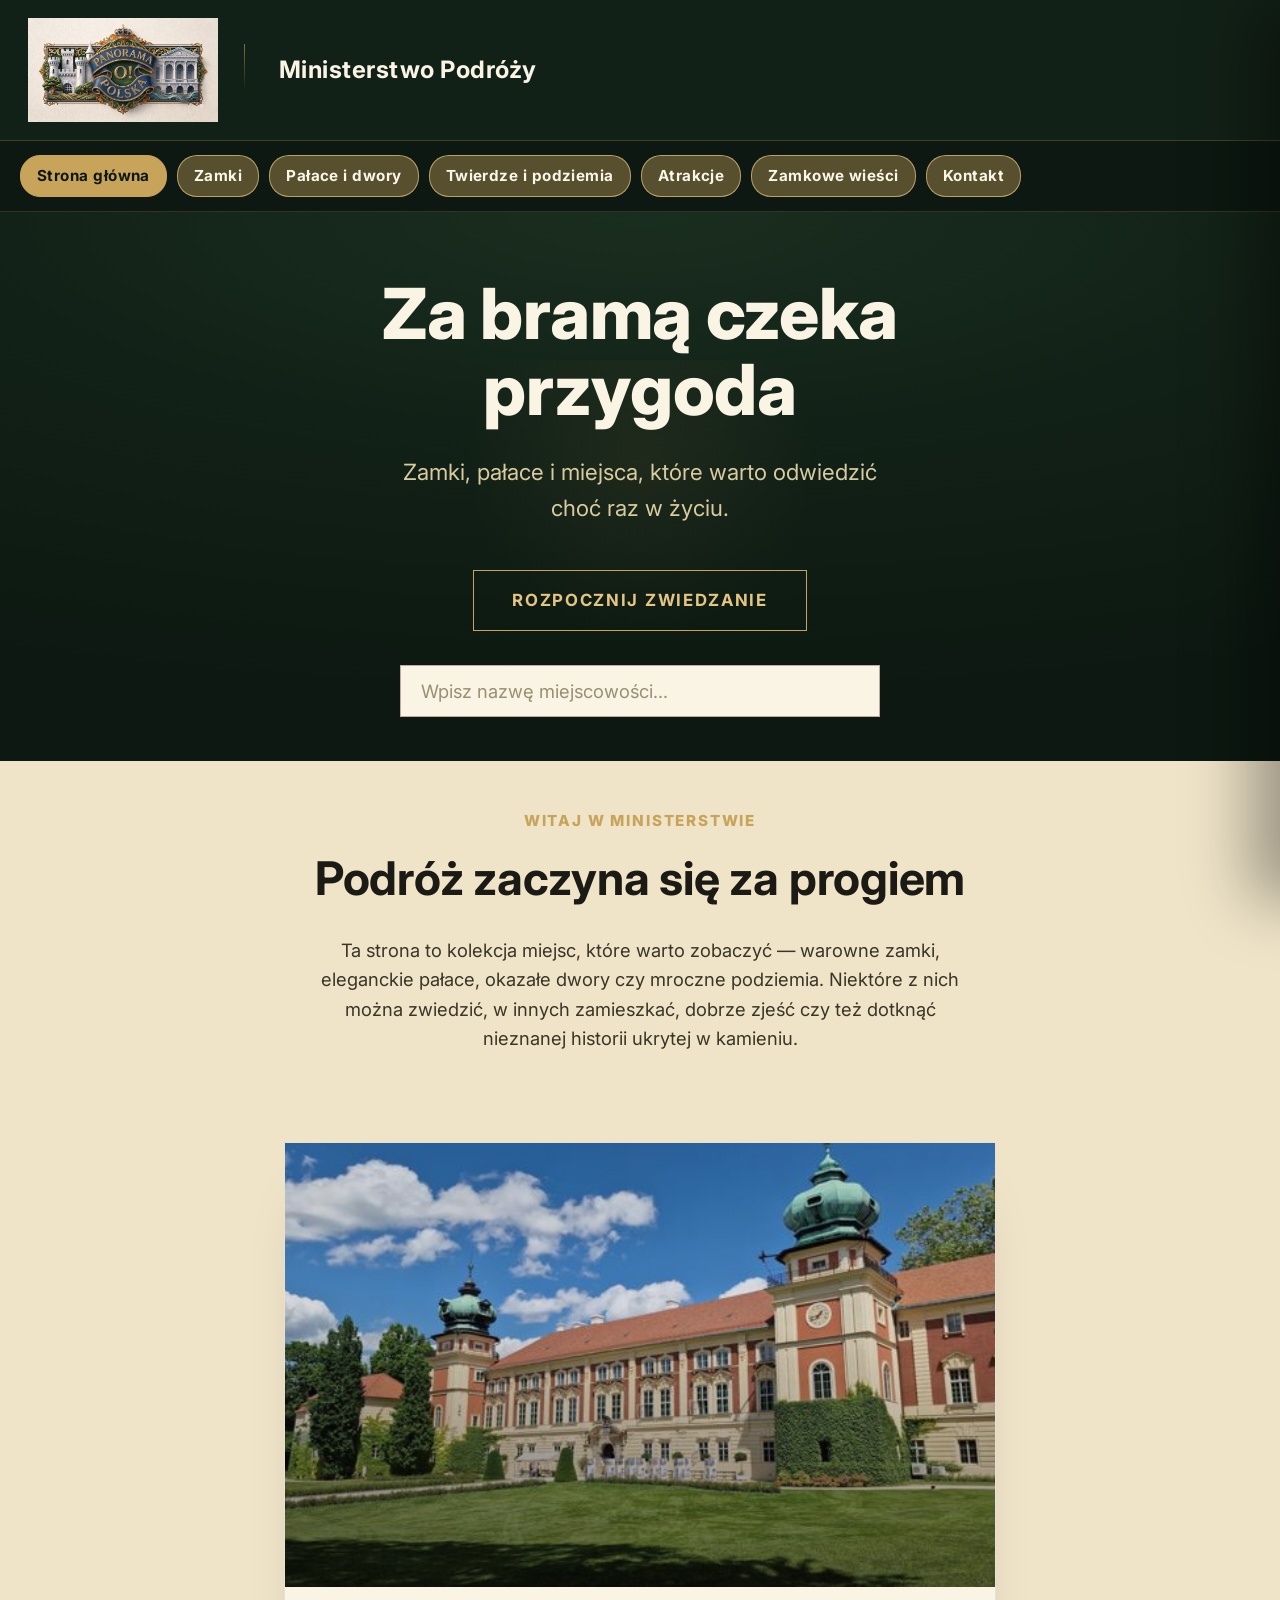
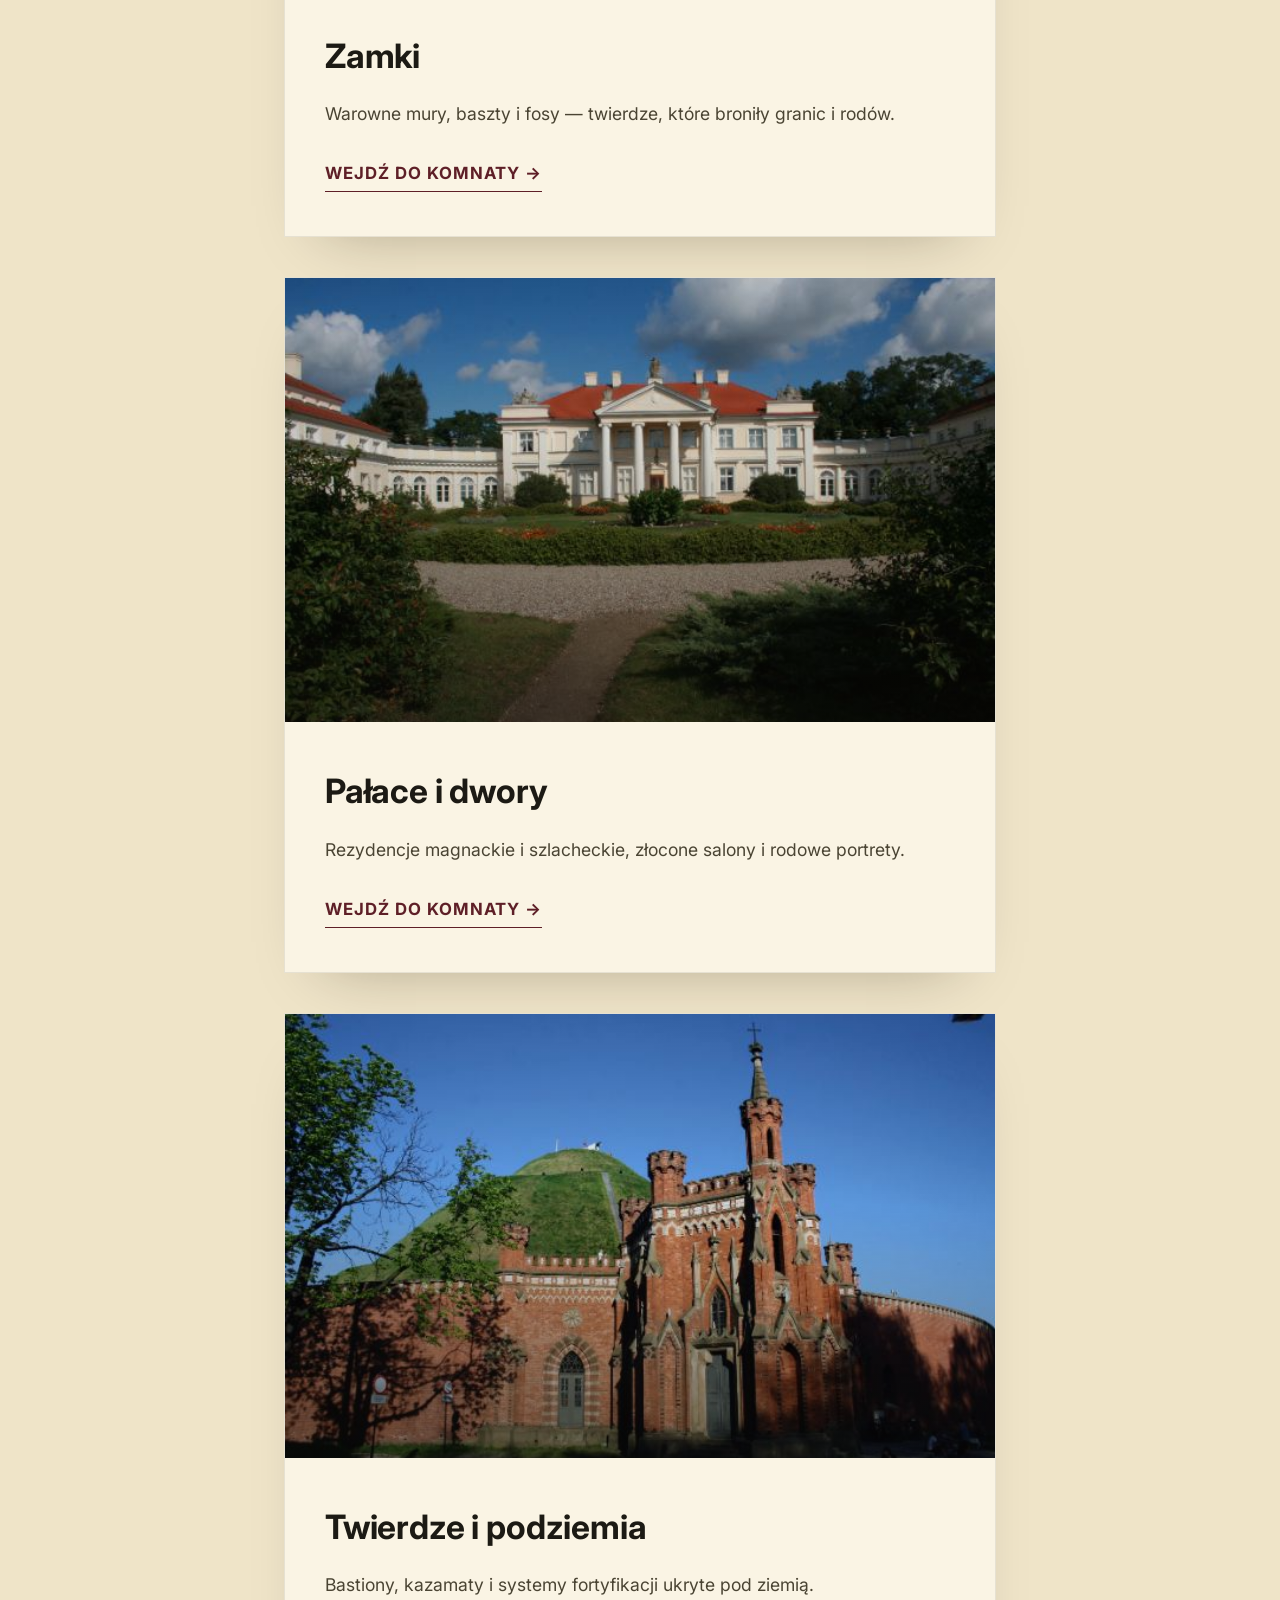
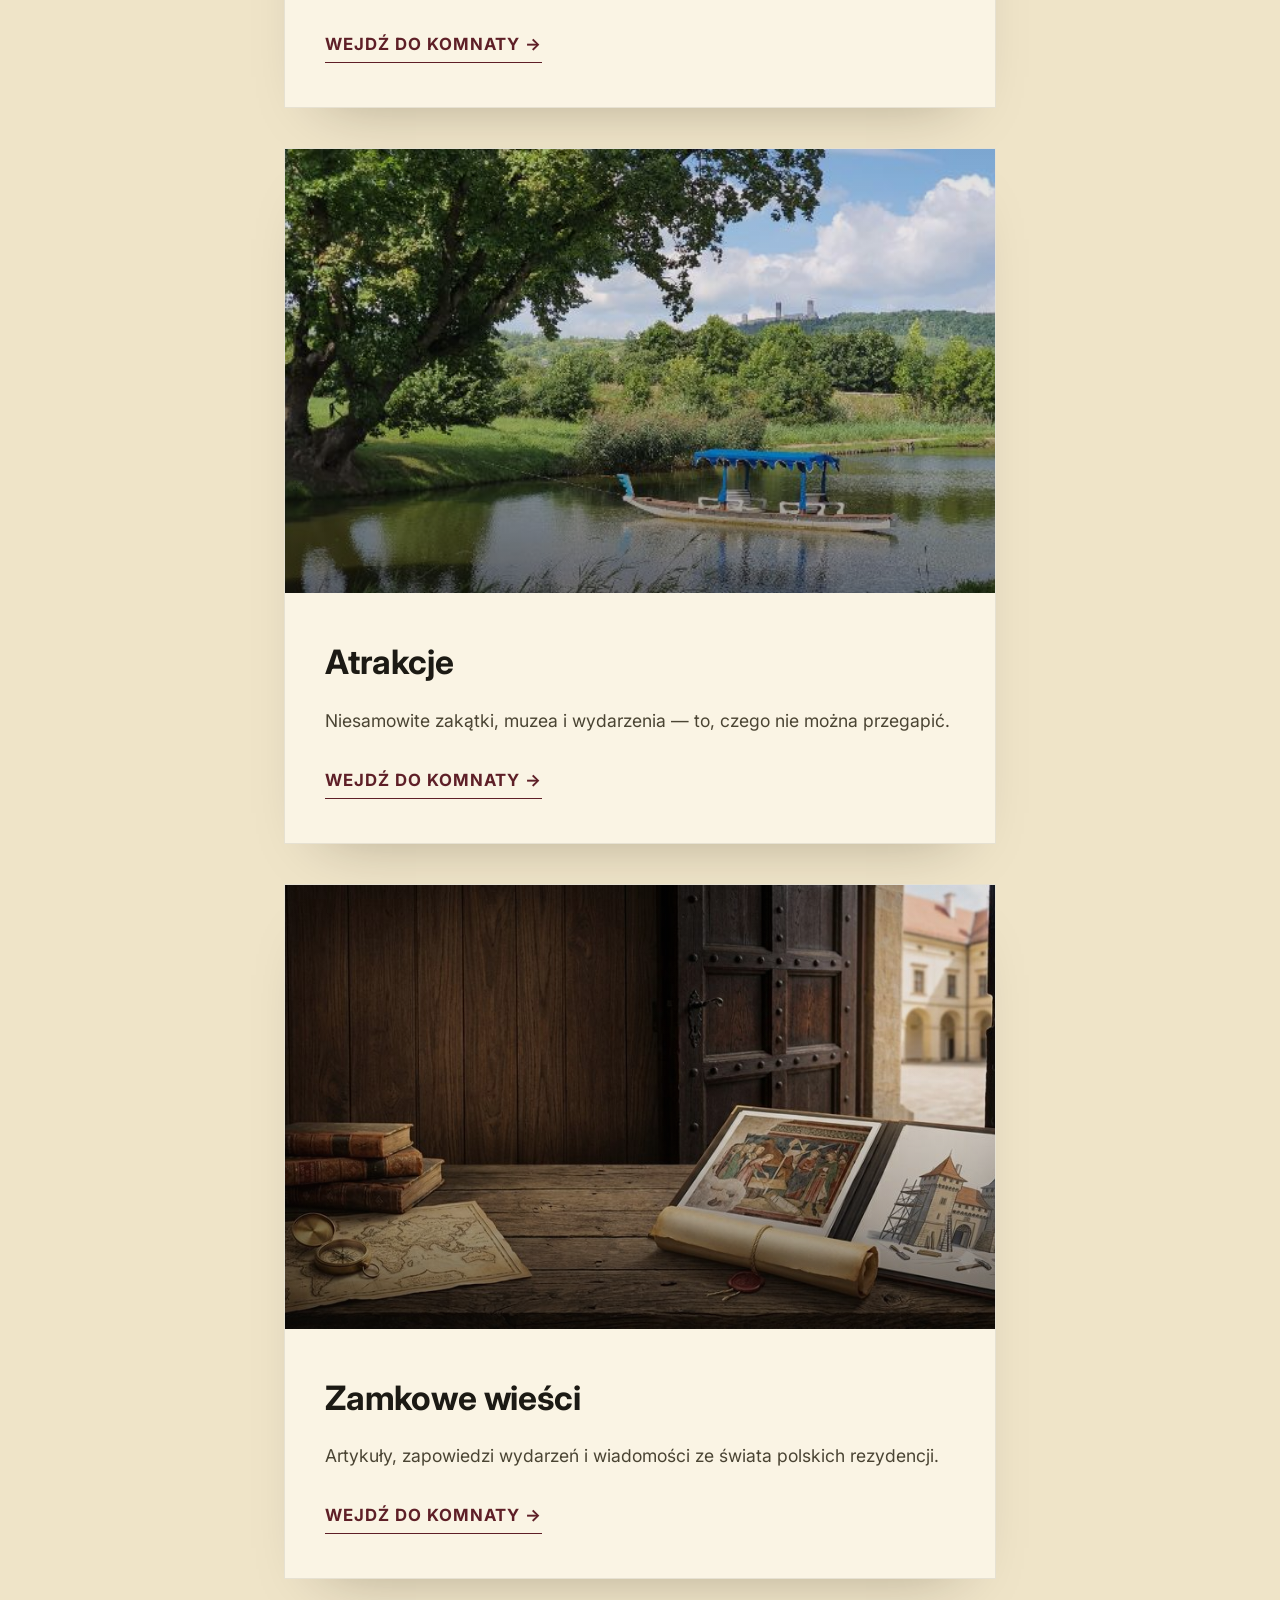
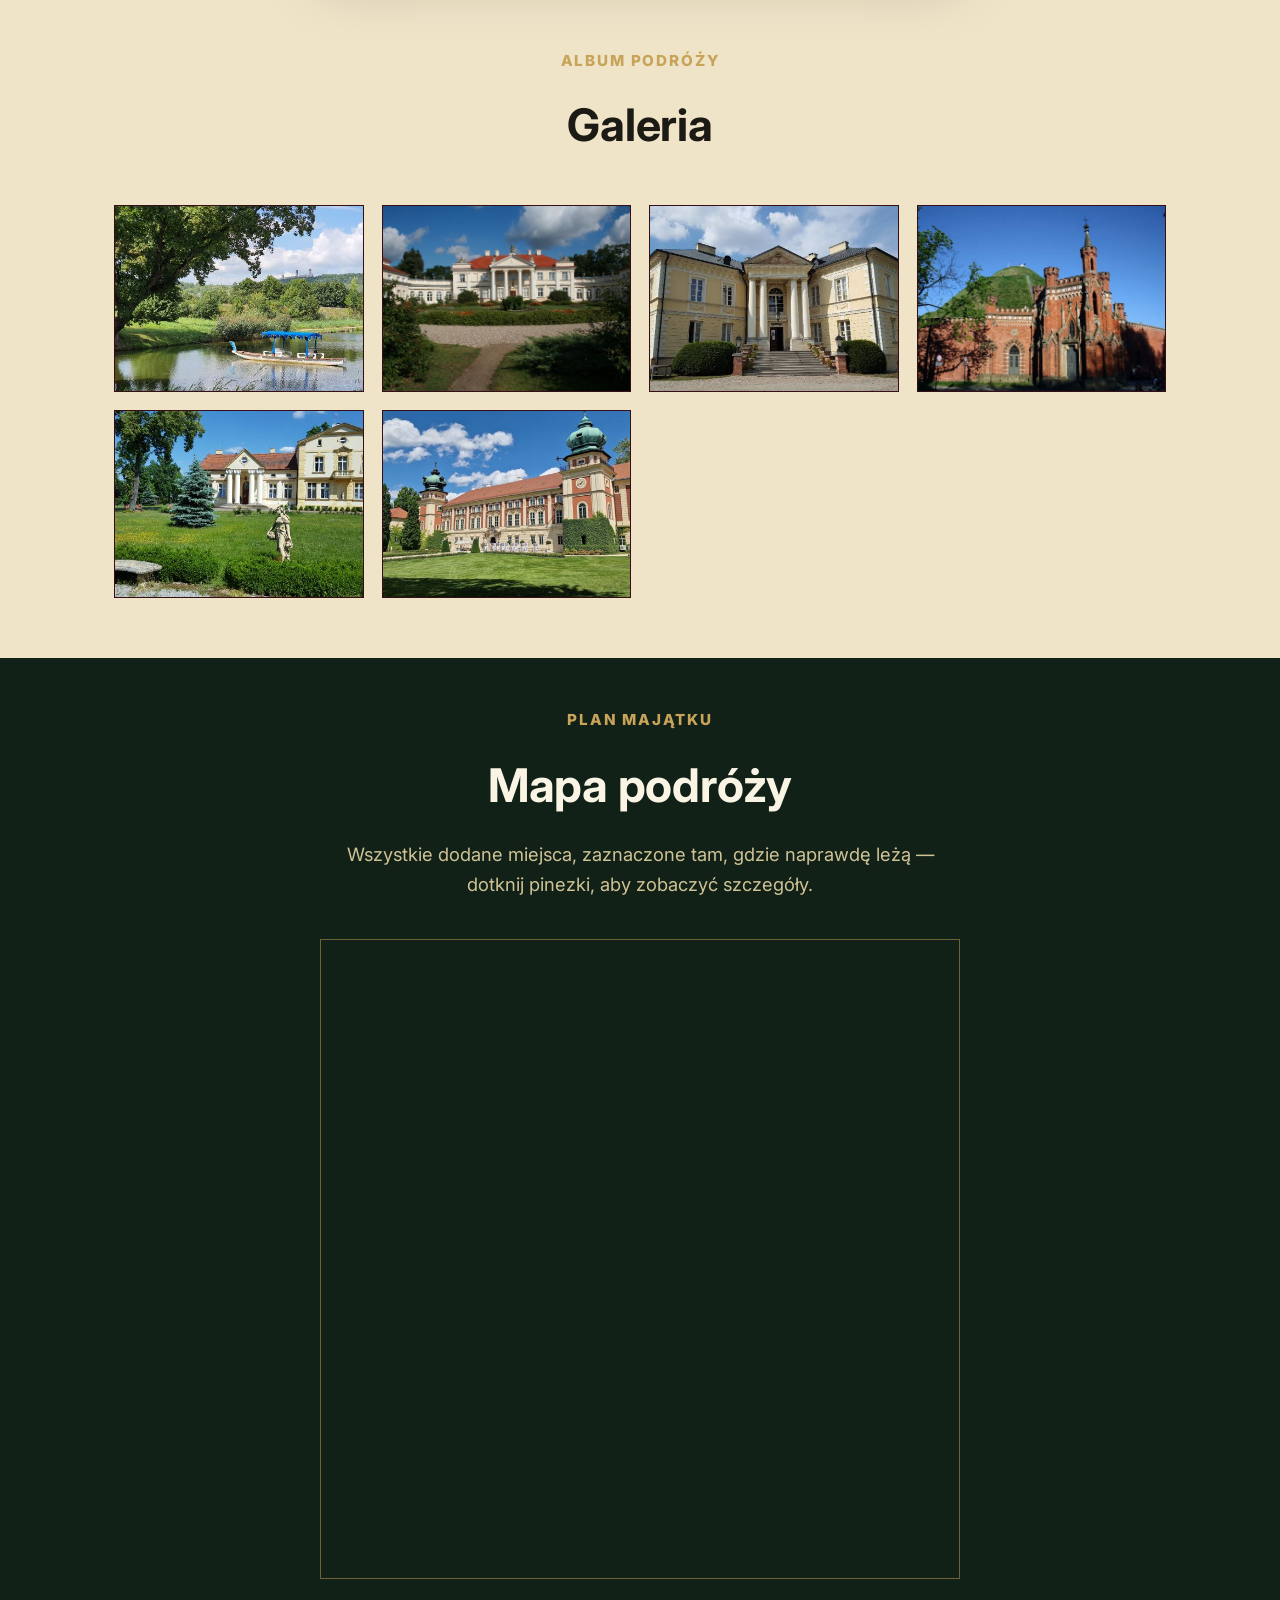
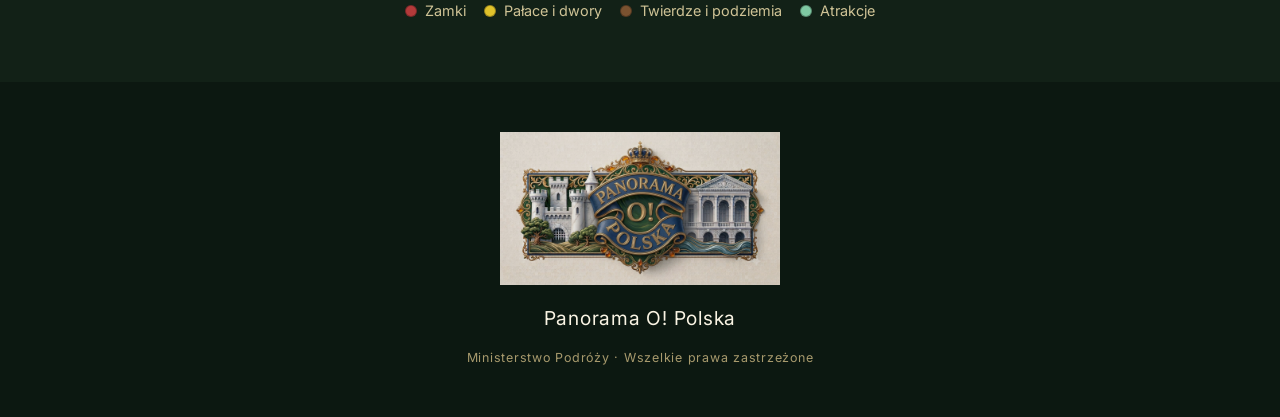
==== commit f8c5f302: "Add files via upload" ====
--- a/index.html
+++ b/index.html
@@ -50,21 +50,16 @@
   <h1>Za bramą czeka<br>przygoda</h1>
   <p>Zamki, pałace i miejsca, które warto odwiedzić choć raz w życiu.</p>
   <a class="cta-outline" href="#komnaty">Rozpocznij zwiedzanie</a>
+  <div class="search-box hero-search">
+    <input type="text" id="searchInput" placeholder="Wpisz nazwę miejscowości…" autocomplete="off">
+    <div class="search-results" id="searchResults" hidden></div>
+  </div>
 </section>
 
 <section class="intro">
   <div class="eyebrow">Witaj w ministerstwie</div>
   <h2>Podróż zaczyna się za progiem</h2>
   <p>Ta strona to kolekcja miejsc, które warto zobaczyć — warowne zamki, eleganckie pałace, okazałe dwory czy mroczne podziemia. Niektóre z nich można zwiedzić, w innych zamieszkać, dobrze zjeść czy też dotknąć nieznanej historii ukrytej w kamieniu.</p>
-</section>
-
-<section class="search-section">
-  <div class="eyebrow">Szukaj</div>
-  <h2>Znajdź miejscowość</h2>
-  <div class="search-box">
-    <input type="text" id="searchInput" placeholder="Wpisz nazwę miejscowości…" autocomplete="off">
-    <div class="search-results" id="searchResults" hidden></div>
-  </div>
 </section>
 
 <section class="rooms" id="komnaty">
@@ -139,7 +134,7 @@
 </section>
 
 <footer>
-  <img src="images/logo.jpg" loading="lazy" alt="Panorama O! Polska" style="width:200px; margin:0 auto 18px; opacity:.9;">
+  <img src="images/logo.jpg" loading="lazy" alt="Panorama O! Polska" style="width:280px; margin:0 auto 18px; opacity:.9;">
   <span class="foot-mark">Panorama O! Polska</span>
   Ministerstwo Podróży · Wszelkie prawa zastrzeżone
 </footer>
--- a/styles.css
+++ b/styles.css
@@ -106,7 +106,7 @@
   .hero{
     background:radial-gradient(120% 90% at 50% 0%, #1a2e1f 0%, var(--forest) 45%, var(--forest-deep) 100%);
     color:var(--cream-light);
-    padding:110px 28px 90px;
+    padding:64px 28px 44px;
     text-align:center;
     position:relative;
     overflow:hidden;
@@ -159,7 +159,7 @@
   .intro{
     max-width:720px;
     margin:0 auto;
-    padding:100px 28px 70px;
+    padding:48px 28px 40px;
     text-align:center;
   }
   .intro h2{
@@ -174,7 +174,7 @@
 
   .plan-heading{
     text-align:center;
-    padding:60px 28px 10px;
+    padding:36px 28px 10px;
   }
   .plan-heading h2{
     font-size:clamp(2rem, 4vw, 2.8rem);
@@ -185,10 +185,10 @@
   .rooms{
     max-width:760px;
     margin:0 auto;
-    padding:40px 24px 100px;
+    padding:30px 24px 60px;
     display:flex;
     flex-direction:column;
-    gap:60px;
+    gap:40px;
   }
   .room-card{
     background:var(--cream-light);
@@ -277,7 +277,7 @@
   .gallery-section{
     max-width:1100px;
     margin:0 auto;
-    padding:20px 24px 110px;
+    padding:10px 24px 60px;
   }
   .gallery-grid{
     display:grid;
@@ -458,8 +458,8 @@
     text-align:center;
     padding:50px 28px;
     font-family:'Inter', sans-serif;
-    letter-spacing:.08em;
-    font-size:.95rem;
+    letter-spacing:.06em;
+    font-size:.78rem;
   }
   footer .foot-mark{
     font-family:'Inter', sans-serif;
@@ -473,7 +473,7 @@
   .page-hero{
     background:var(--forest);
     color:var(--cream-light);
-    padding:64px 28px 56px;
+    padding:44px 28px 36px;
     text-align:center;
   }
   .breadcrumb{
@@ -518,13 +518,13 @@
   .voivo-intro{
     max-width:640px;
     margin:0 auto;
-    padding:56px 24px 10px;
+    padding:32px 24px 10px;
     text-align:center;
   }
   .voivo-grid{
     max-width:1080px;
     margin:0 auto;
-    padding:36px 20px 110px;
+    padding:26px 20px 60px;
     display:grid;
     grid-template-columns:1fr;
     gap:22px;
@@ -633,7 +633,7 @@
 .news-grid{
   max-width:1080px;
   margin:0 auto;
-  padding:44px 20px 110px;
+  padding:30px 20px 60px;
   display:grid;
   grid-template-columns:1fr;
   gap:26px;
@@ -813,7 +813,7 @@
 .contact-grid{
   max-width:1080px;
   margin:0 auto;
-  padding:36px 20px 90px;
+  padding:26px 20px 60px;
   display:grid;
   grid-template-columns:1fr;
   gap:22px;
@@ -859,7 +859,7 @@
 .search-section{
   max-width:640px;
   margin:0 auto;
-  padding:50px 24px 10px;
+  padding:20px 24px 10px;
   text-align:center;
 }
 .search-box{
@@ -867,6 +867,9 @@
   max-width:480px;
   margin:28px auto 0;
   text-align:left;
+}
+.hero-search{
+  margin-top:34px;
 }
 #searchInput{
   width:100%;
@@ -930,7 +933,7 @@
 .live-map-section{
   background:var(--forest);
   color:var(--cream-light);
-  padding:90px 28px 100px;
+  padding:50px 28px 60px;
   text-align:center;
 }
 .live-map-section h2{
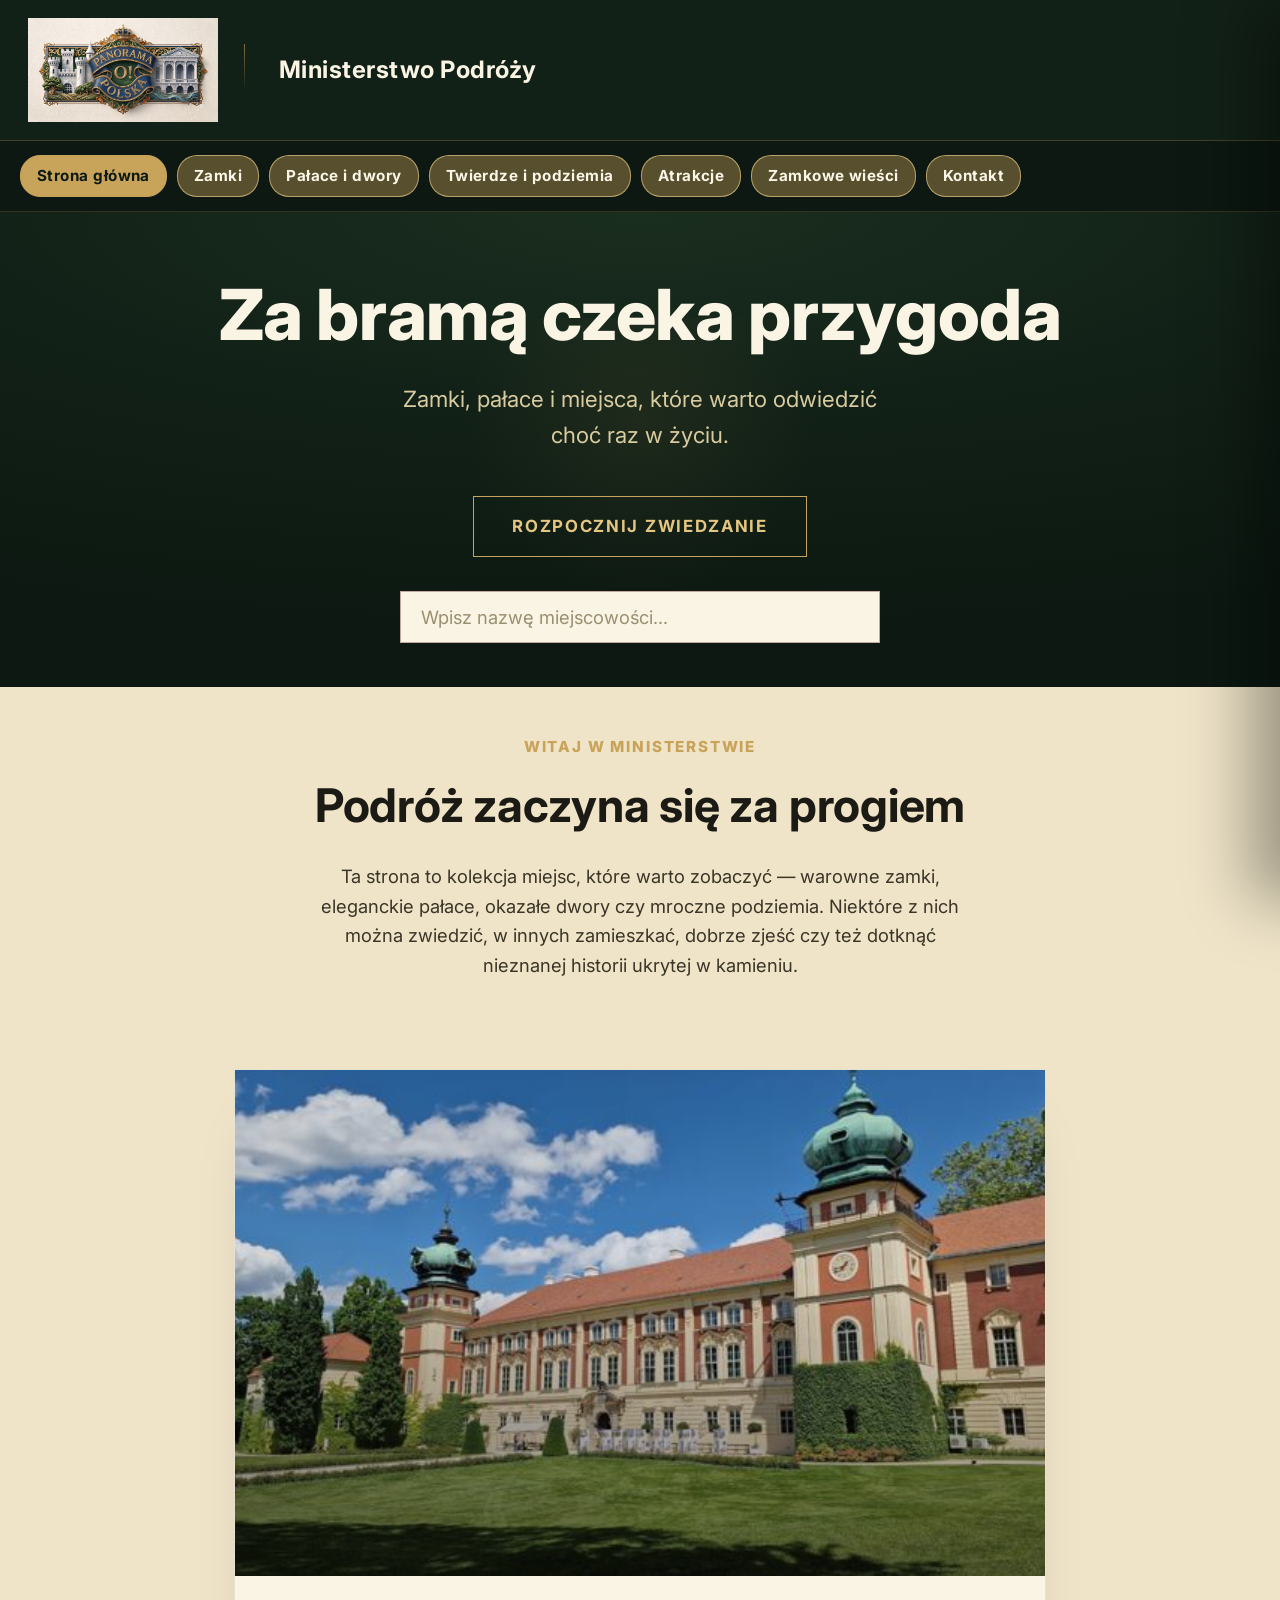
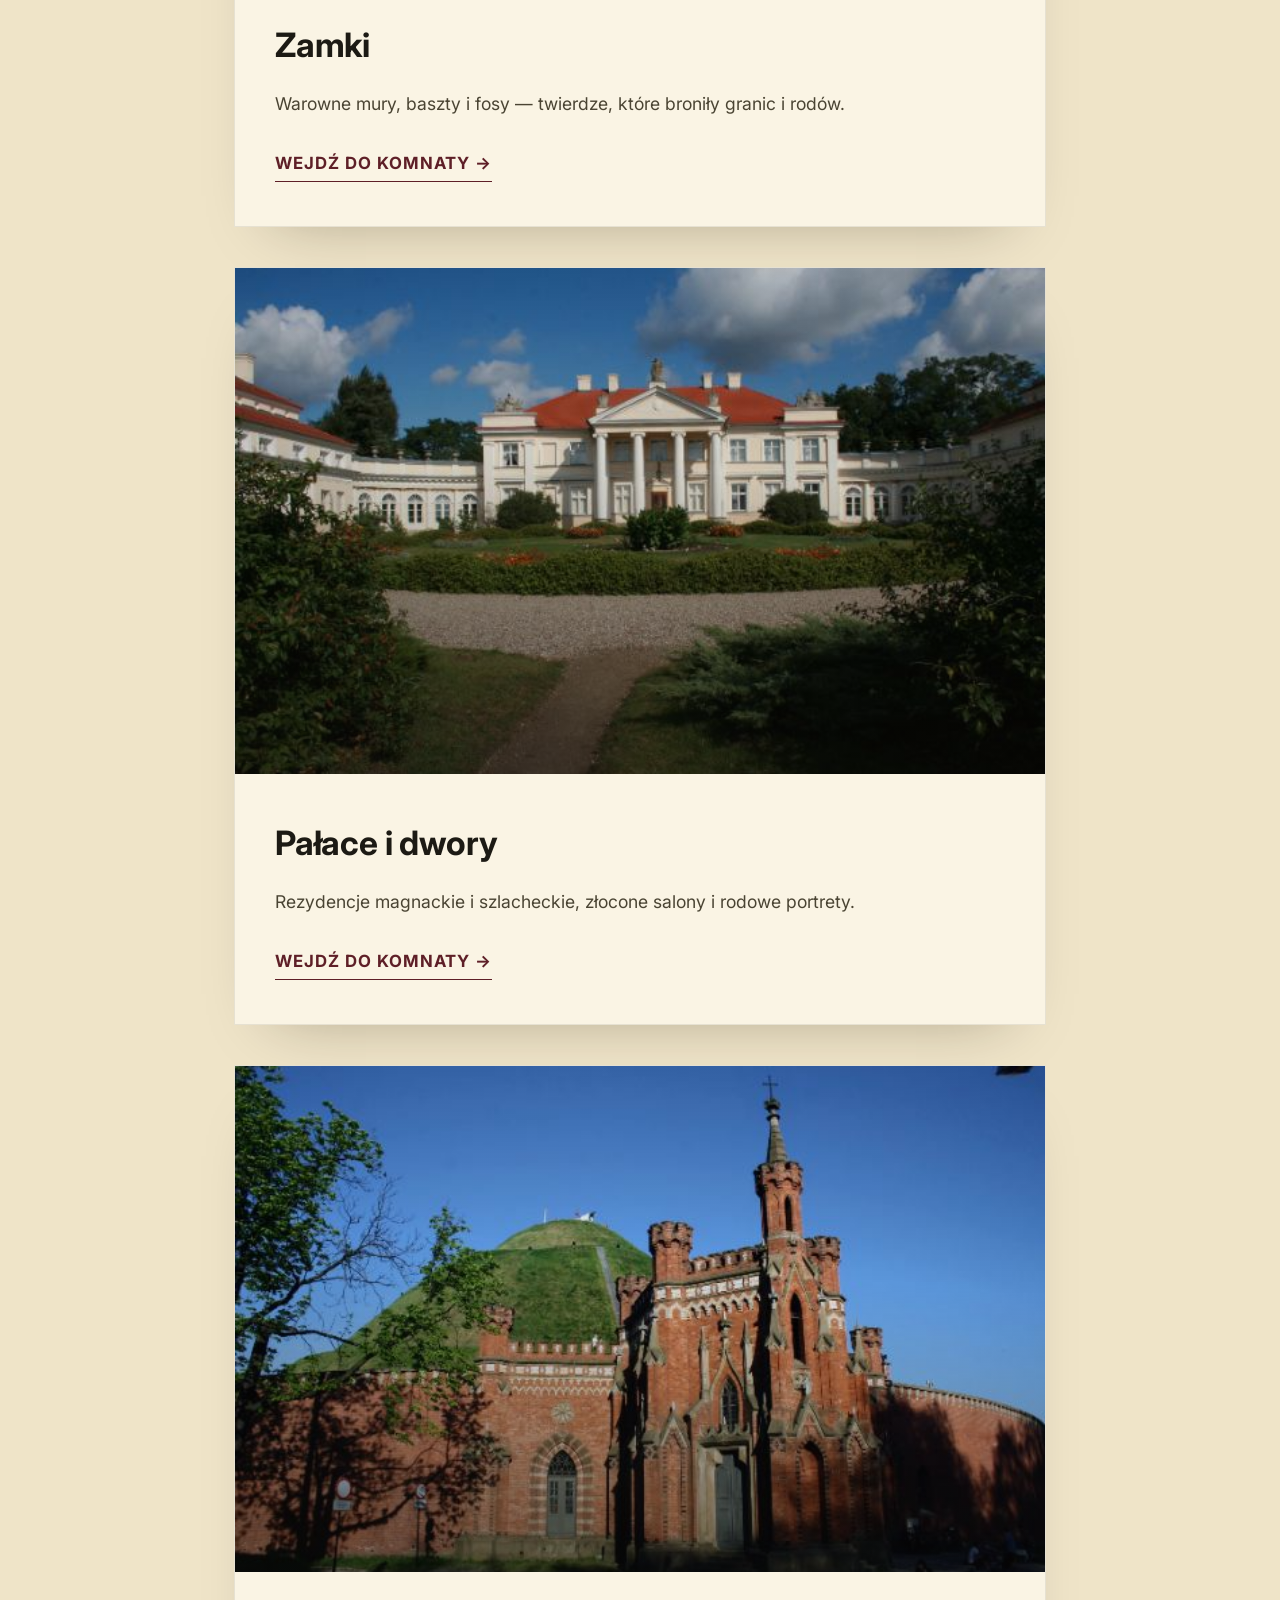
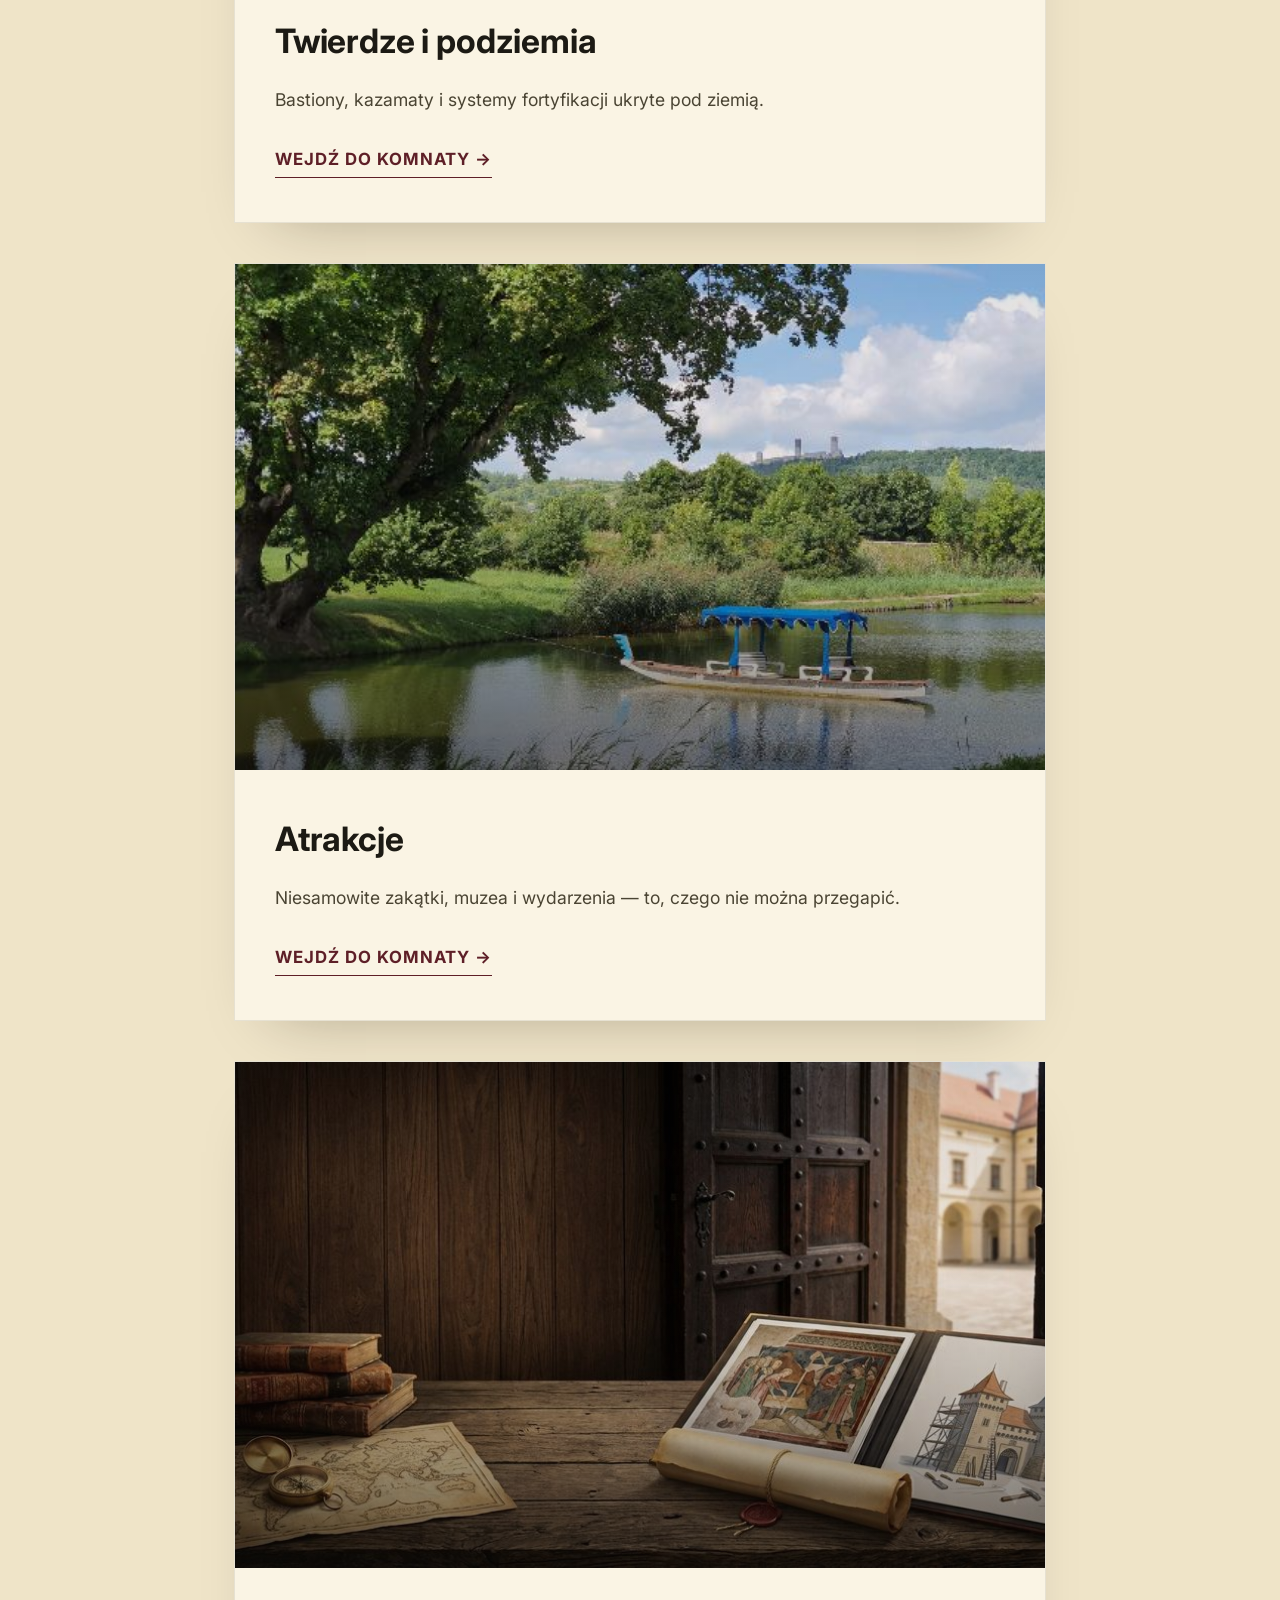
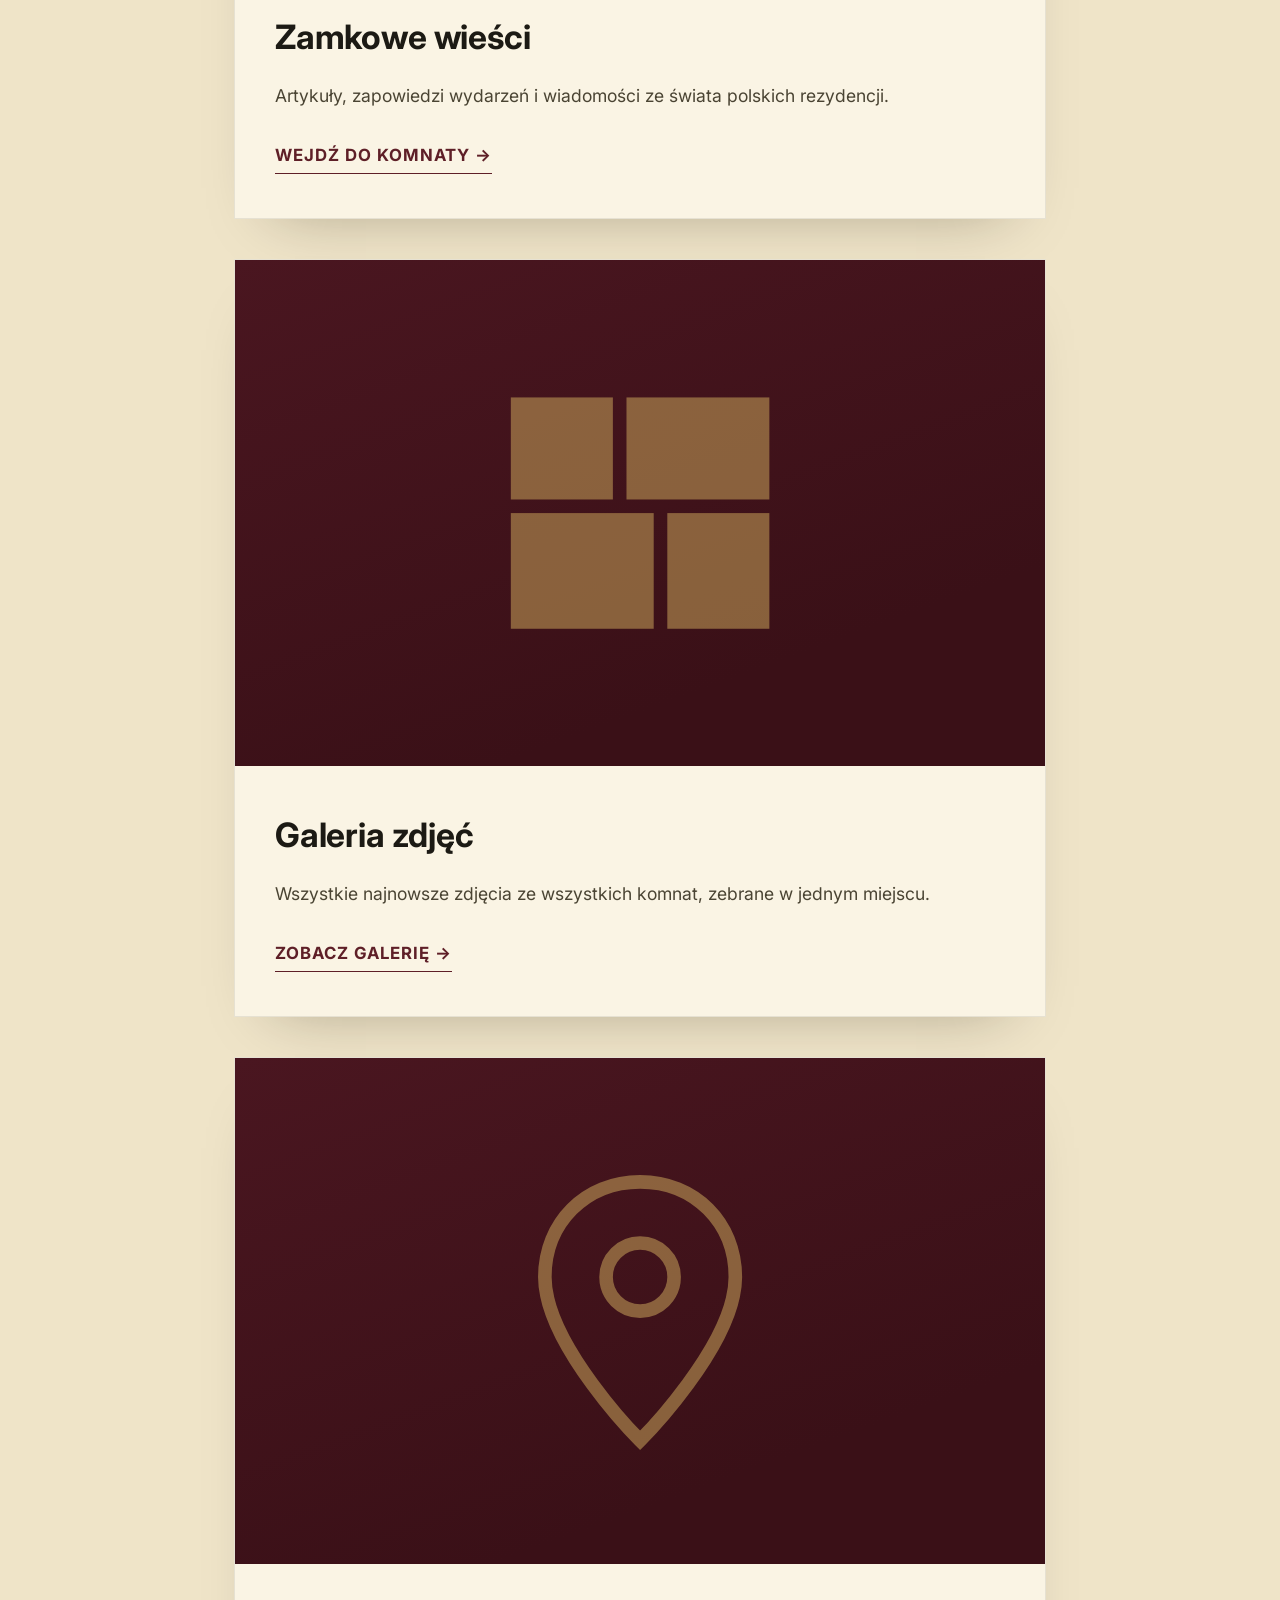
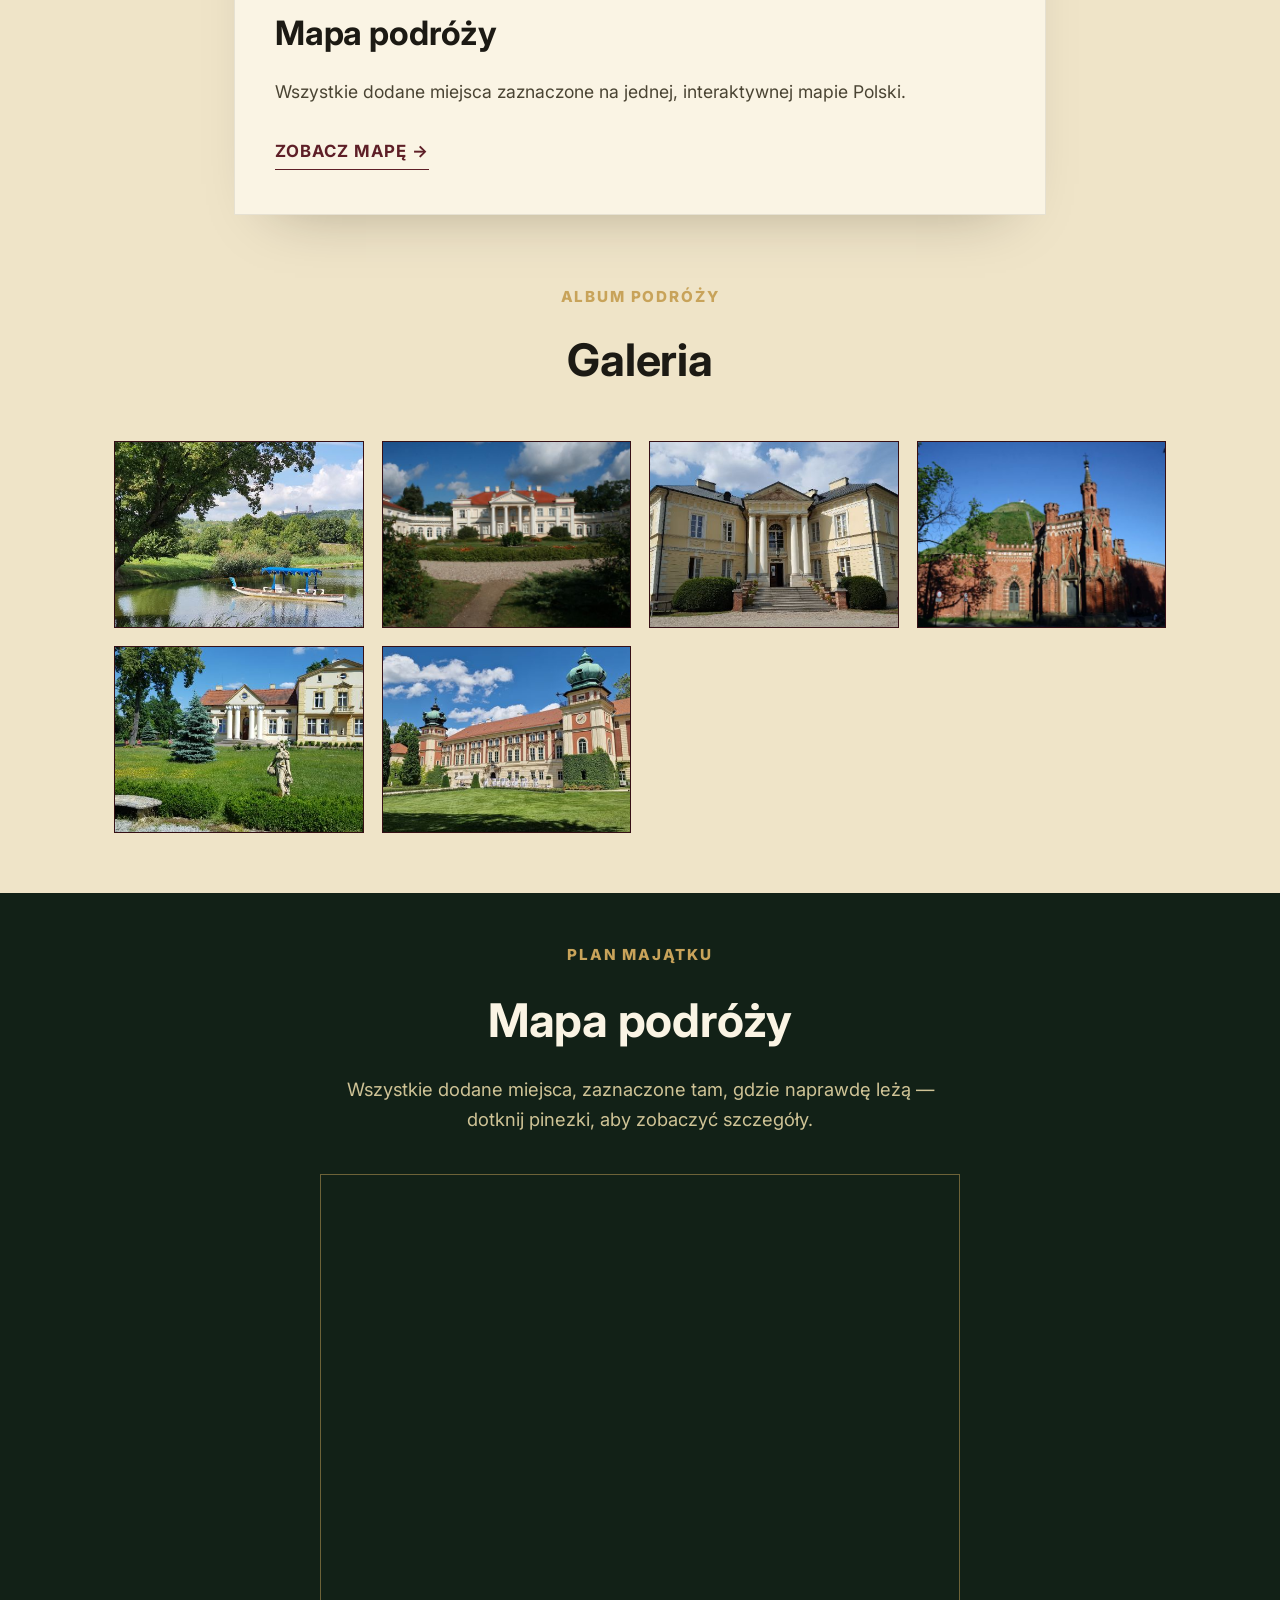
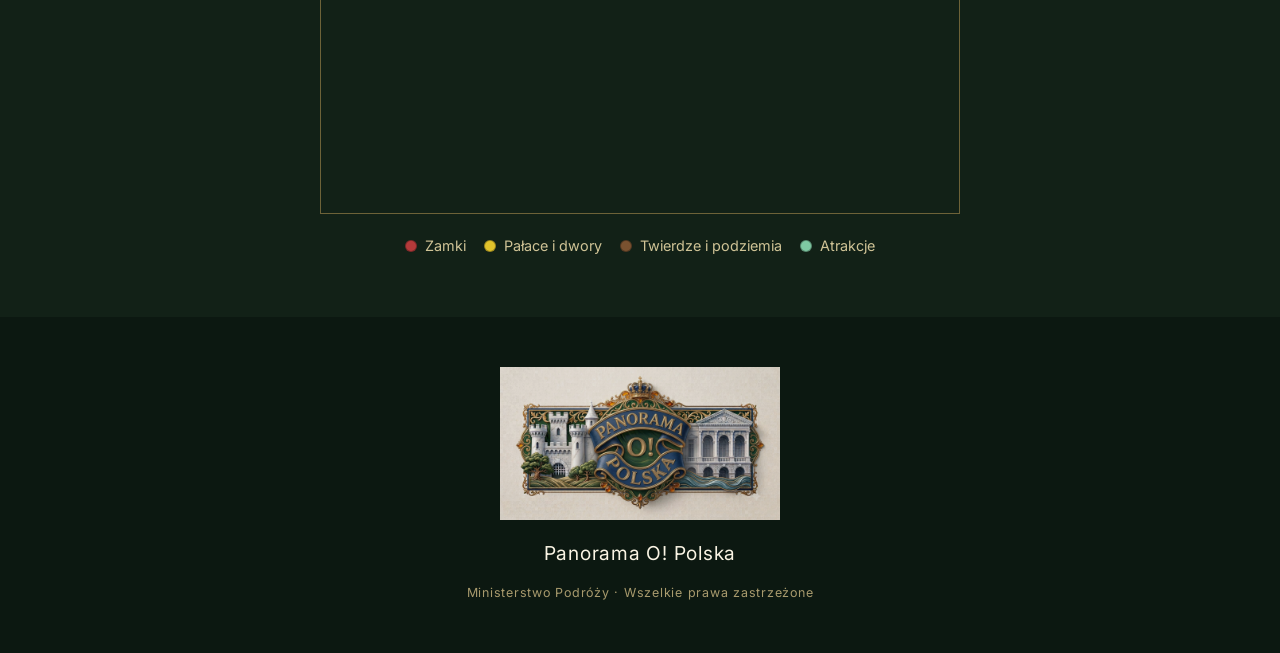
==== commit 47cdf2ed: "Add files via upload" ====
--- a/index.html
+++ b/index.html
@@ -3,12 +3,35 @@
 <head>
 <meta charset="UTF-8">
 <meta name="viewport" content="width=device-width, initial-scale=1.0">
-<title>Ministerstwo Podróży — Panorama O! Polska</title>
+<title>Ministerstwo Podróży — Zamki, pałace i atrakcje w Polsce | Panorama O! Polska</title>
+<meta name="description" content="Zamki, pałace, twierdze i atrakcje w Polsce — interaktywna mapa, galeria zdjęć i podział na województwa. Poznaj historię zapisaną w kamieniu.">
+<link rel="canonical" href="https://hathoraga.github.io/panorama-o-polska/index.html">
+<link rel="icon" href="images/logo.jpg" type="image/jpeg">
+<meta property="og:type" content="website">
+<meta property="og:title" content="Ministerstwo Podróży — Zamki, pałace i atrakcje w Polsce | Panorama O! Polska">
+<meta property="og:description" content="Zamki, pałace, twierdze i atrakcje w Polsce — interaktywna mapa, galeria zdjęć i podział na województwa. Poznaj historię zapisaną w kamieniu.">
+<meta property="og:url" content="https://hathoraga.github.io/panorama-o-polska/index.html">
+<meta property="og:image" content="https://hathoraga.github.io/panorama-o-polska/images/logo.jpg">
+<meta property="og:locale" content="pl_PL">
+<meta name="twitter:card" content="summary_large_image">
+<meta name="twitter:title" content="Ministerstwo Podróży — Zamki, pałace i atrakcje w Polsce | Panorama O! Polska">
+<meta name="twitter:description" content="Zamki, pałace, twierdze i atrakcje w Polsce — interaktywna mapa, galeria zdjęć i podział na województwa. Poznaj historię zapisaną w kamieniu.">
+<meta name="twitter:image" content="https://hathoraga.github.io/panorama-o-polska/images/logo.jpg">
 <link rel="preconnect" href="https://fonts.googleapis.com">
 <link href="https://fonts.googleapis.com/css2?family=Inter:wght@400;500;600;700;800;900&display=swap" rel="stylesheet">
 <link rel="stylesheet" href="styles.css">
 <link rel="stylesheet" href="https://cdnjs.cloudflare.com/ajax/libs/leaflet/1.9.4/leaflet.min.css">
 <script src="https://cdnjs.cloudflare.com/ajax/libs/leaflet/1.9.4/leaflet.min.js"></script>
+<script type="application/ld+json">
+{
+  "@context": "https://schema.org",
+  "@type": "WebSite",
+  "name": "Panorama O! Polska — Ministerstwo Podróży",
+  "url": "https://hathoraga.github.io/panorama-o-polska/index.html",
+  "description": "Zamki, pałace, twierdze i atrakcje w Polsce — interaktywna mapa, galeria zdjęć i podział na województwa.",
+  "inLanguage": "pl"
+}
+</script>
 </head>
 <body data-page="index">
 
@@ -47,7 +70,7 @@
 <div class="panel-overlay" id="panelOverlay"></div>
 
 <section class="hero">
-  <h1>Za bramą czeka<br>przygoda</h1>
+  <h1>Za bramą czeka przygoda</h1>
   <p>Zamki, pałace i miejsca, które warto odwiedzić choć raz w życiu.</p>
   <a class="cta-outline" href="#komnaty">Rozpocznij zwiedzanie</a>
   <div class="search-box hero-search">
@@ -65,8 +88,7 @@
 <section class="rooms" id="komnaty">
 
   <article class="room-card">
-    <div class="panel photo" style="background-image:url('images/zamek-lancut-thumb.jpg');">
-    </div>
+    <div class="panel photo"><img src="images/zamek-lancut-thumb.jpg" alt="Zamek w Łańcucie — zamki w Polsce" loading="lazy"></div>
     <div class="room-body">
       <h3>Zamki</h3>
       <p>Warowne mury, baszty i fosy — twierdze, które broniły granic i rodów.</p>
@@ -75,7 +97,7 @@
   </article>
 
   <article class="room-card">
-    <div class="panel photo" style="background-image:url('images/palace-smielow-thumb.jpg');"></div>
+    <div class="panel photo"><img src="images/palace-smielow-thumb.jpg" alt="Pałac w Śmiełowie — pałace i dwory w Polsce" loading="lazy"></div>
     <div class="room-body">
       <h3>Pałace i dwory</h3>
       <p>Rezydencje magnackie i szlacheckie, złocone salony i rodowe portrety.</p>
@@ -84,7 +106,7 @@
   </article>
 
   <article class="room-card">
-    <div class="panel photo" style="background-image:url('images/twierdze-krakow-thumb.jpg');"></div>
+    <div class="panel photo"><img src="images/twierdze-krakow-thumb.jpg" alt="Kopiec Kościuszki w Krakowie — twierdze i podziemia w Polsce" loading="lazy"></div>
     <div class="room-body">
       <h3>Twierdze i podziemia</h3>
       <p>Bastiony, kazamaty i systemy fortyfikacji ukryte pod ziemią.</p>
@@ -93,7 +115,7 @@
   </article>
 
   <article class="room-card">
-    <div class="panel photo" style="background-image:url('images/atrakcje-podzamcze-thumb.jpg');"></div>
+    <div class="panel photo"><img src="images/atrakcje-podzamcze-thumb.jpg" alt="Centrum Nauki Leonardo Da Vinci w Podzamczu — atrakcje w Polsce" loading="lazy"></div>
     <div class="room-body">
       <h3>Atrakcje</h3>
       <p>Niesamowite zakątki, muzea i wydarzenia — to, czego nie można przegapić.</p>
@@ -102,11 +124,33 @@
   </article>
 
   <article class="room-card">
-    <div class="panel photo" style="background-image:url('images/wiesci-thumb.jpg');"></div>
+    <div class="panel photo"><img src="images/wiesci-thumb.jpg" alt="Zamkowe wieści — nowości ze świata polskich rezydencji" loading="lazy"></div>
     <div class="room-body">
       <h3>Zamkowe wieści</h3>
       <p>Artykuły, zapowiedzi wydarzeń i wiadomości ze świata polskich rezydencji.</p>
       <a class="enter-link" href="wiesci.html">Wejdź do komnaty →</a>
+    </div>
+  </article>
+
+  <article class="room-card">
+    <div class="panel">
+      <svg viewBox="0 0 100 100"><g fill="#c8a35a"><rect x="12" y="16" width="30" height="30"/><rect x="46" y="16" width="42" height="30"/><rect x="12" y="50" width="42" height="34"/><rect x="58" y="50" width="30" height="34"/></g></svg>
+    </div>
+    <div class="room-body">
+      <h3>Galeria zdjęć</h3>
+      <p>Wszystkie najnowsze zdjęcia ze wszystkich komnat, zebrane w jednym miejscu.</p>
+      <a class="enter-link" href="#galeria">Zobacz galerię →</a>
+    </div>
+  </article>
+
+  <article class="room-card">
+    <div class="panel">
+      <svg viewBox="0 0 100 100"><g fill="none" stroke="#c8a35a" stroke-width="4"><path d="M50 12 C34 12 22 24 22 40 C22 60 50 88 50 88 C50 88 78 60 78 40 C78 24 66 12 50 12 Z"/><circle cx="50" cy="40" r="10"/></g></svg>
+    </div>
+    <div class="room-body">
+      <h3>Mapa podróży</h3>
+      <p>Wszystkie dodane miejsca zaznaczone na jednej, interaktywnej mapie Polski.</p>
+      <a class="enter-link" href="#mapa-podrozy">Zobacz mapę →</a>
     </div>
   </article>
 
@@ -120,7 +164,7 @@
   <div class="gallery-grid" id="galleryGrid"></div>
 </section>
 
-<section class="live-map-section">
+<section class="live-map-section" id="mapa-podrozy">
   <div class="eyebrow">Plan majątku</div>
   <h2>Mapa podróży</h2>
   <p>Wszystkie dodane miejsca, zaznaczone tam, gdzie naprawdę leżą — dotknij pinezki, aby zobaczyć szczegóły.</p>
--- a/styles.css
+++ b/styles.css
@@ -123,9 +123,9 @@
   }
   .hero h1{
     font-size:clamp(2.6rem, 6vw, 4.4rem);
-    line-height:1.08;
-    color:var(--cream-light);
-    max-width:22ch;
+    line-height:1.12;
+    color:var(--cream-light);
+    max-width:32ch;
     margin:0 auto 26px;
     position:relative;
   }
@@ -183,7 +183,7 @@
 
   /* ===== ROOM CARDS ===== */
   .rooms{
-    max-width:760px;
+    max-width:860px;
     margin:0 auto;
     padding:30px 24px 60px;
     display:flex;
@@ -207,6 +207,13 @@
   .room-card .panel.photo{
     background-size:cover;
     background-position:center 65%;
+  }
+  .room-card .panel.photo img{
+    position:absolute;
+    inset:0;
+    width:100%; height:100%;
+    object-fit:cover;
+    object-position:center 65%;
   }
   .room-card .panel.photo::after{
     content:"";
@@ -522,7 +529,7 @@
     text-align:center;
   }
   .voivo-grid{
-    max-width:1080px;
+    max-width:1400px;
     margin:0 auto;
     padding:26px 20px 60px;
     display:grid;
@@ -593,6 +600,9 @@
   }
   @media (min-width:1000px){
     .voivo-grid{ grid-template-columns:repeat(3, 1fr); }
+  }
+  @media (min-width:1300px){
+    .voivo-grid{ grid-template-columns:repeat(4, 1fr); }
   }
 
   @media (max-width: 560px){
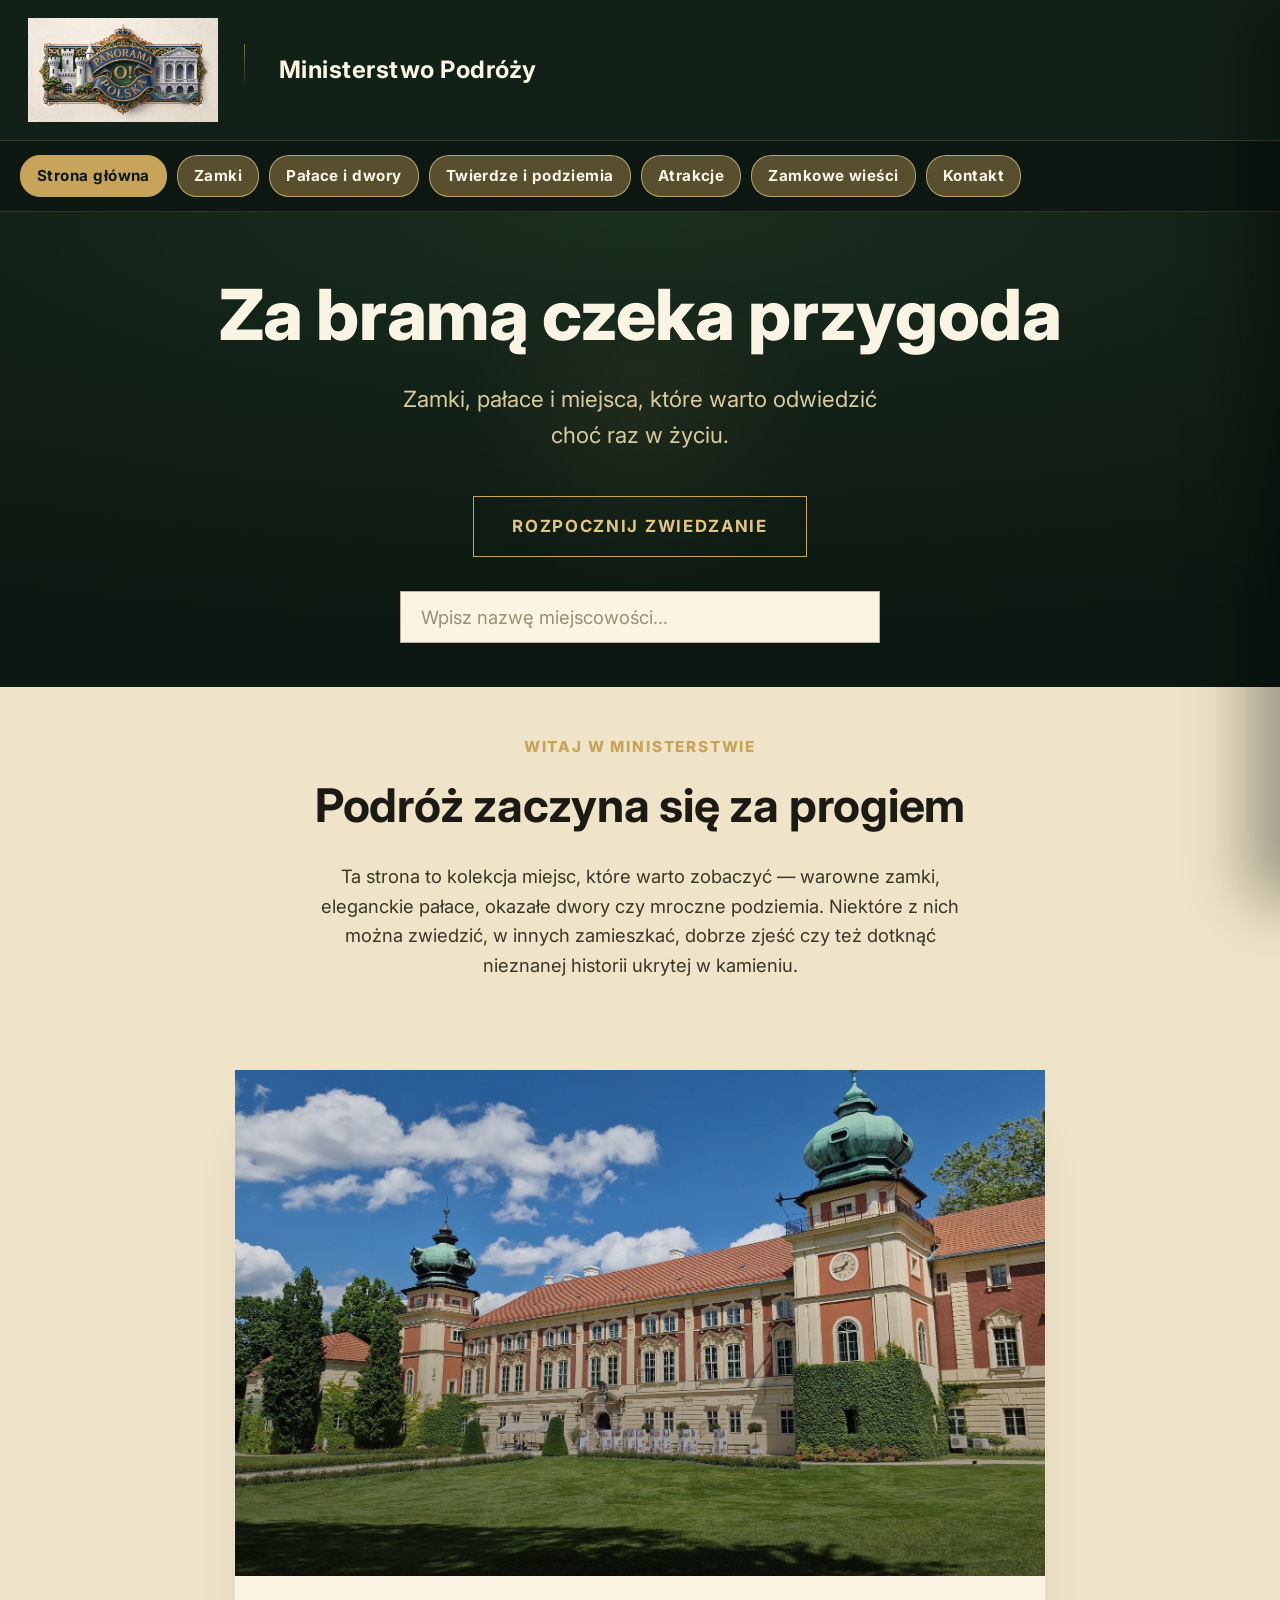
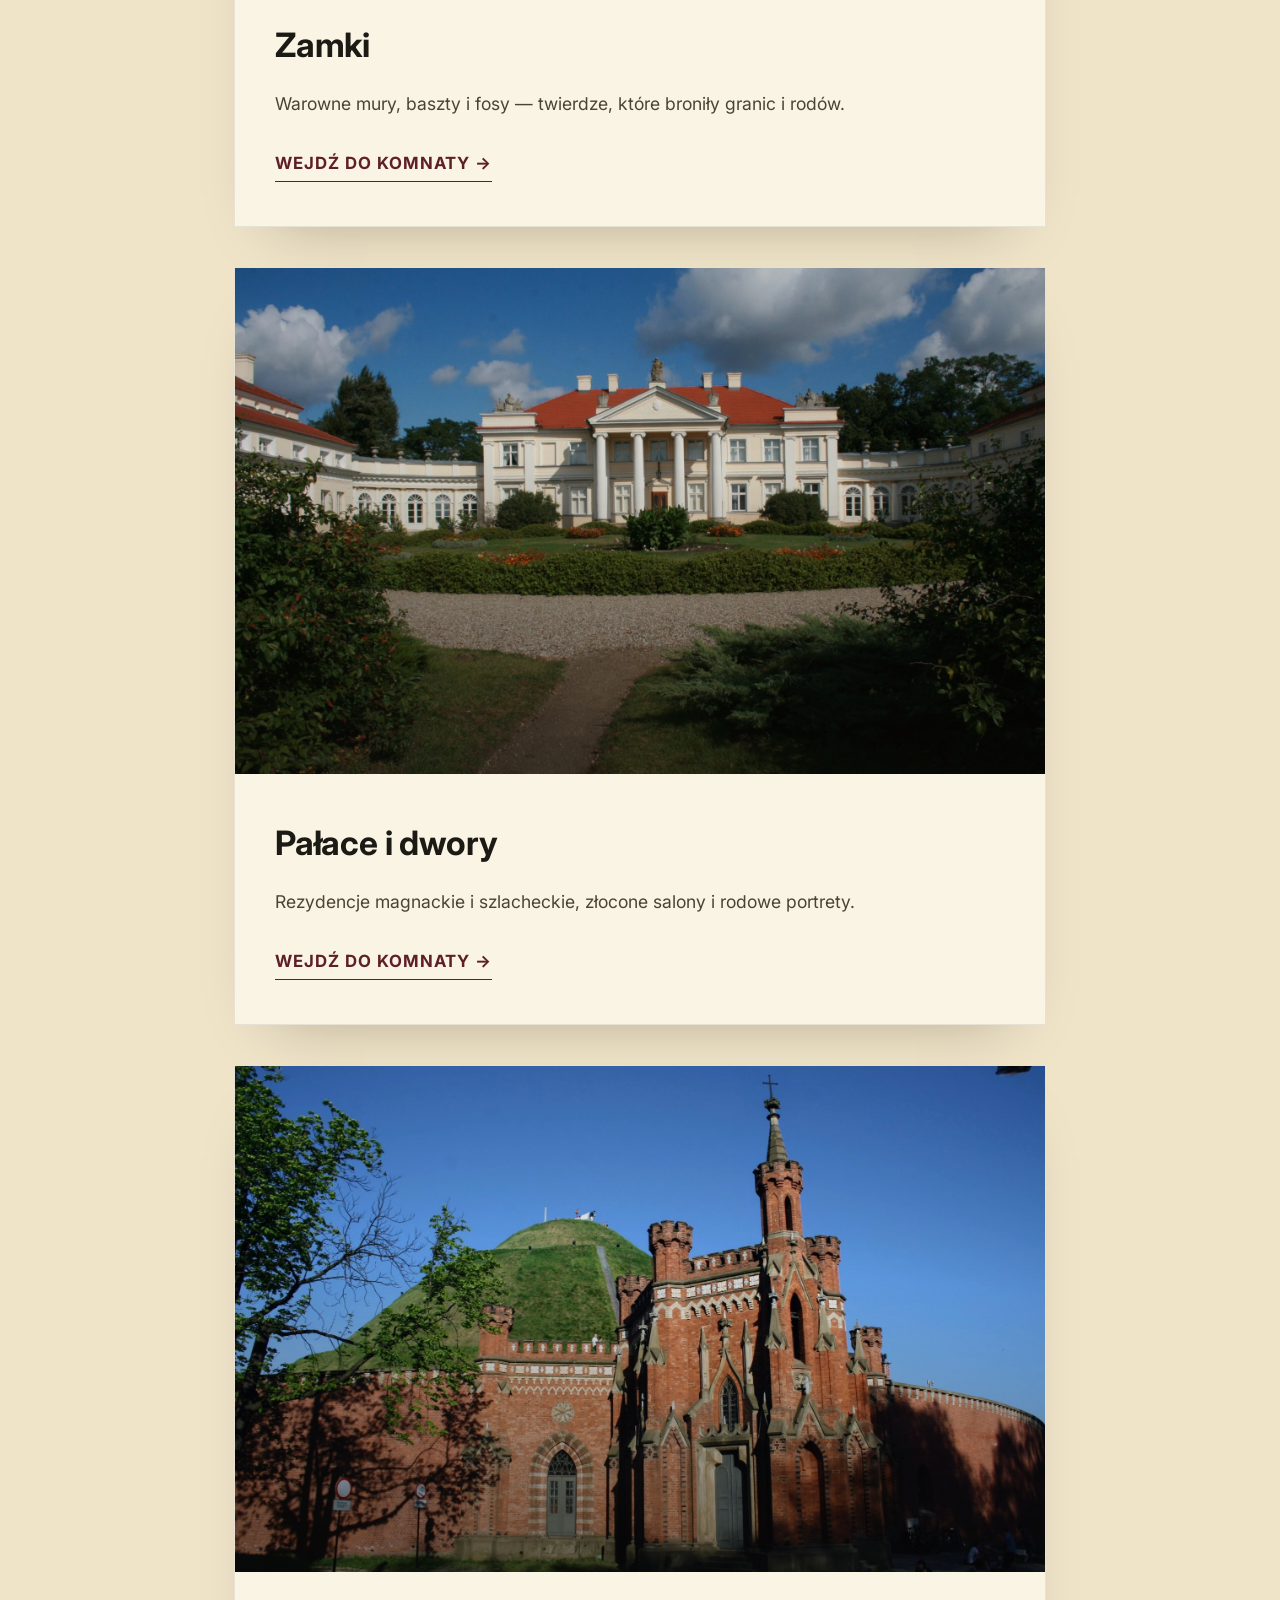
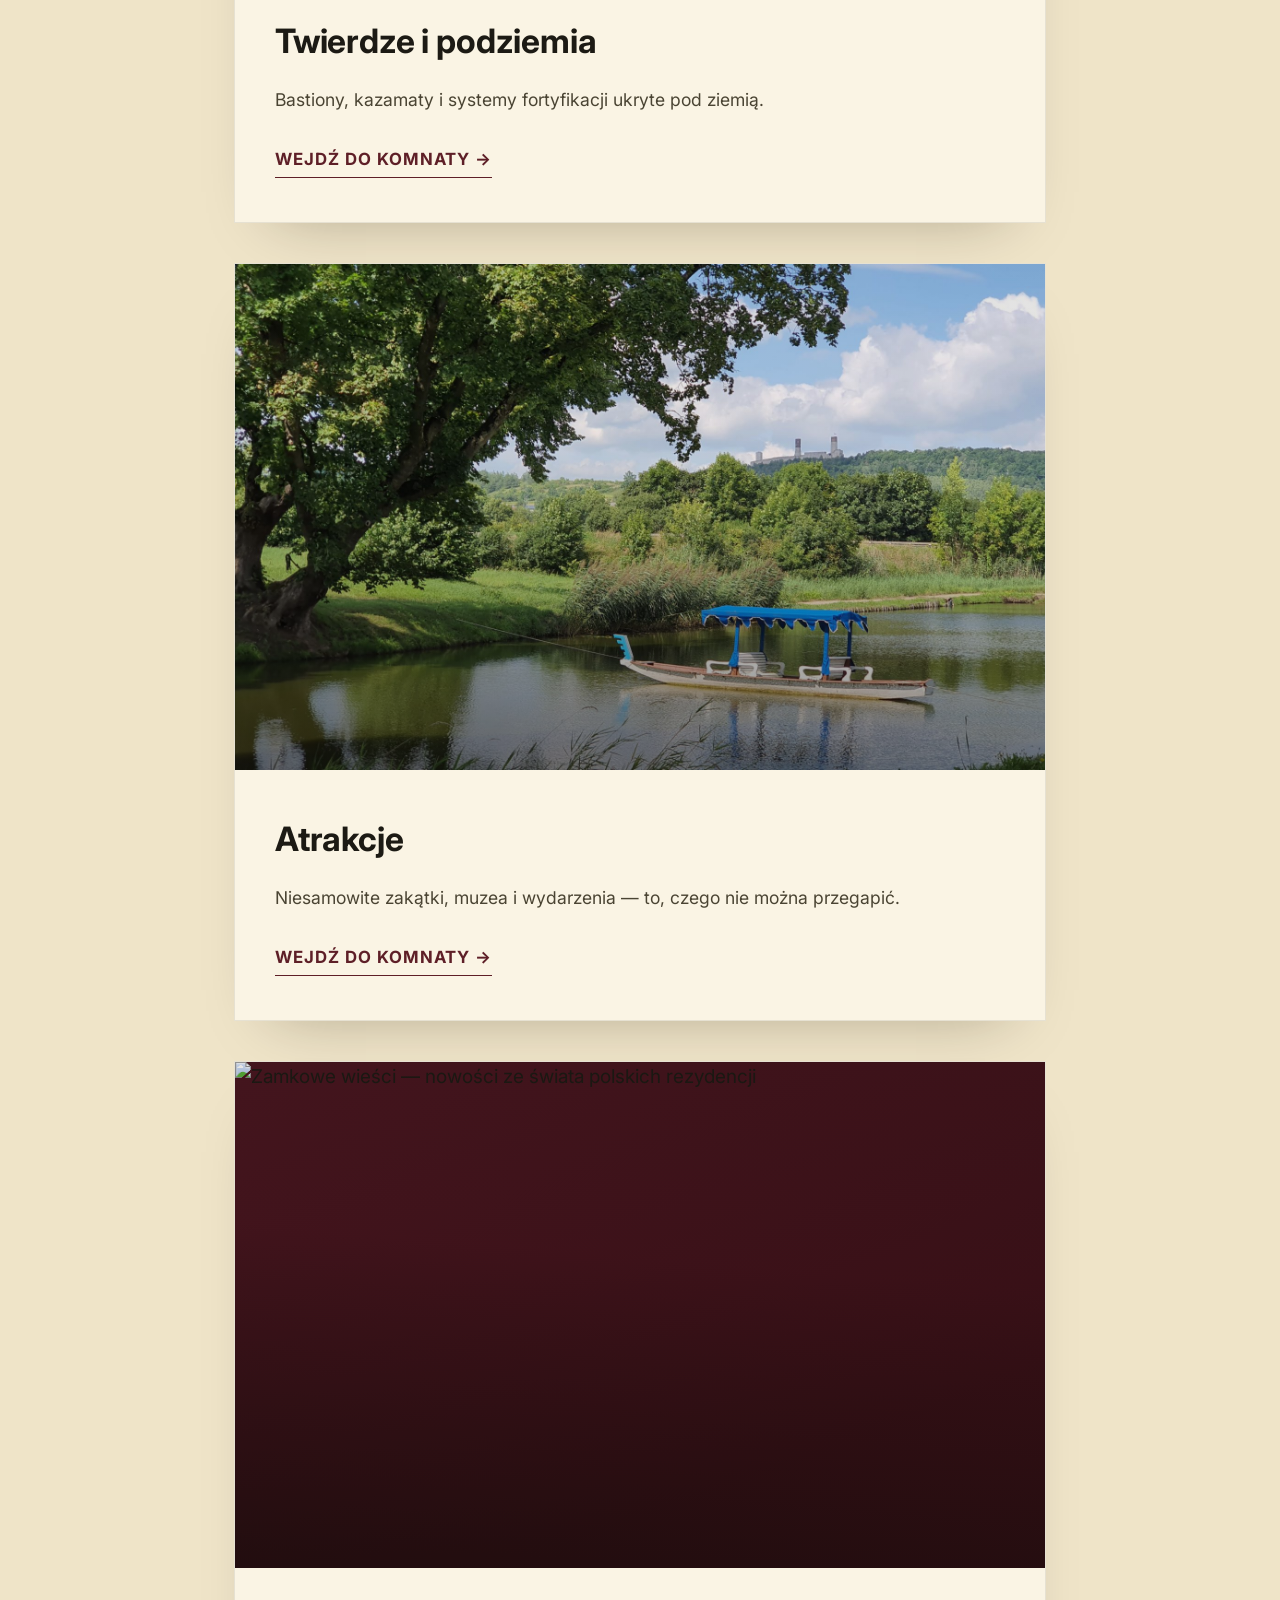
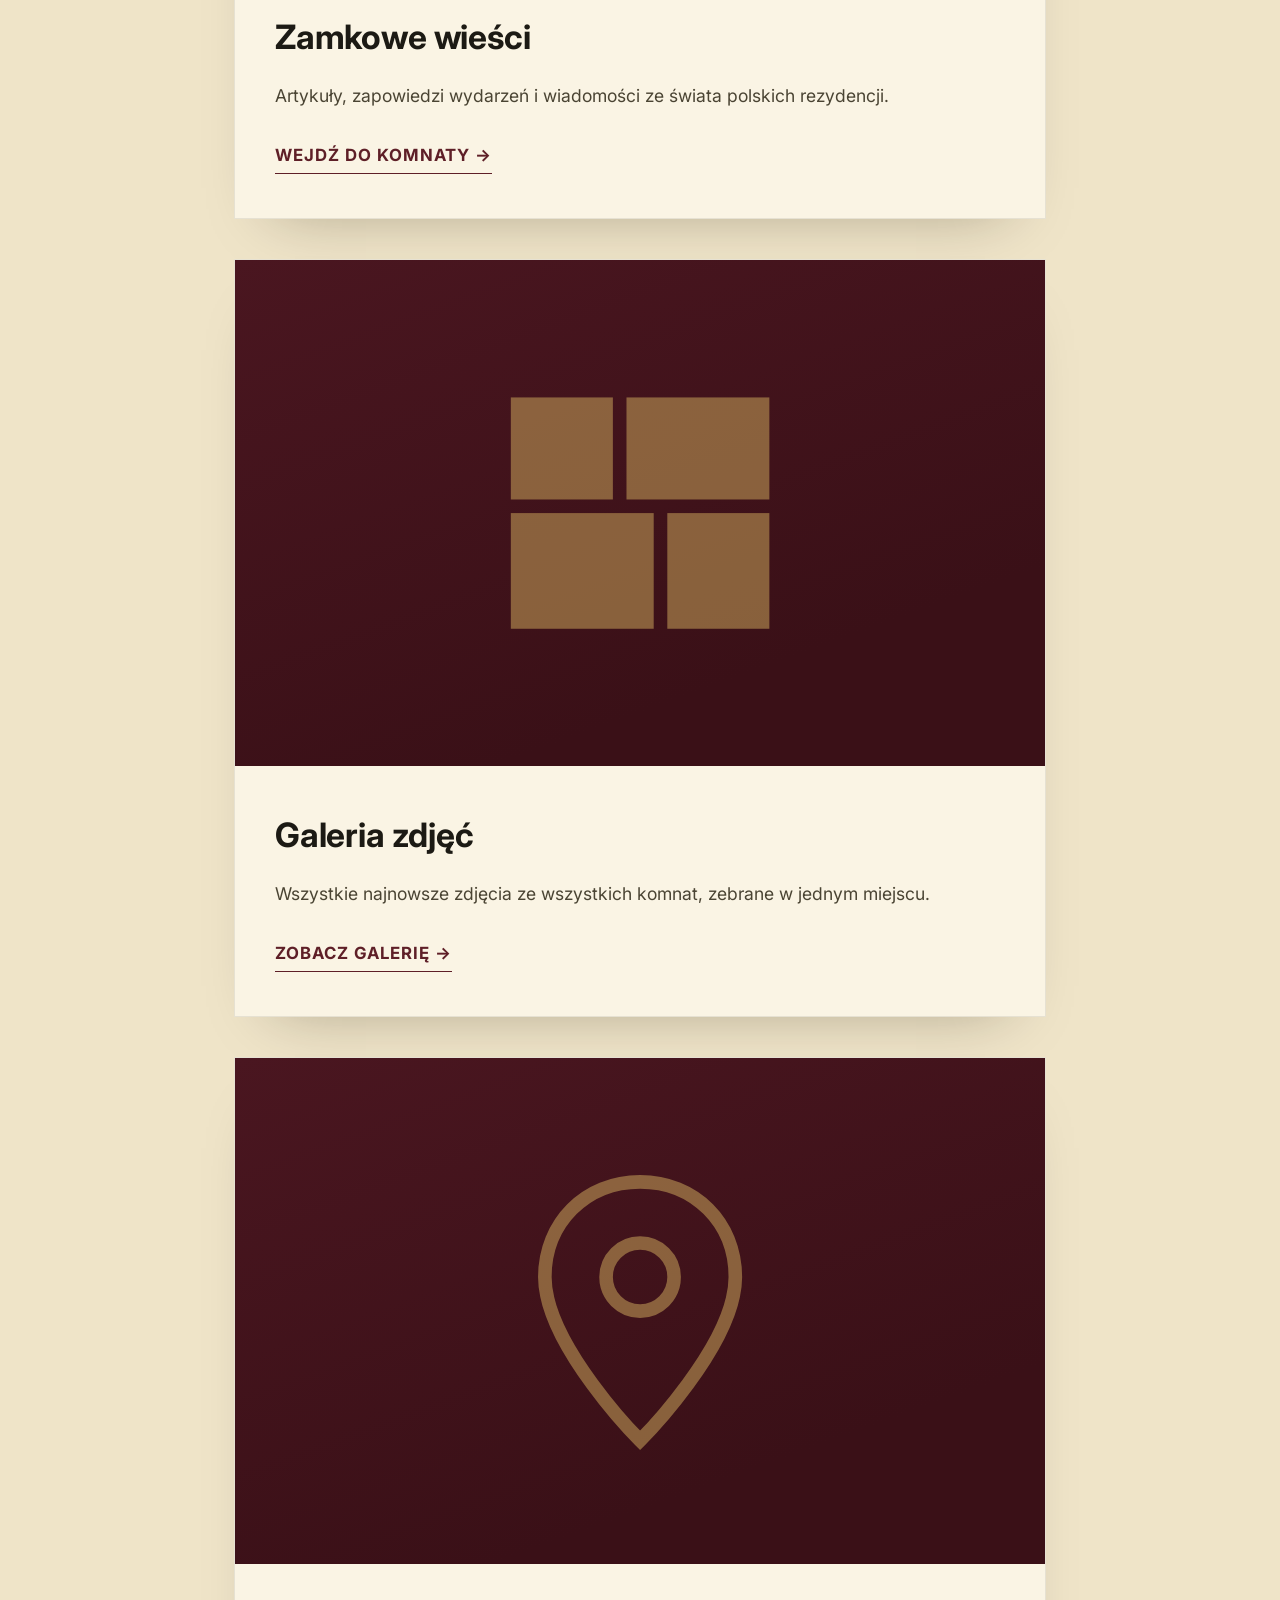
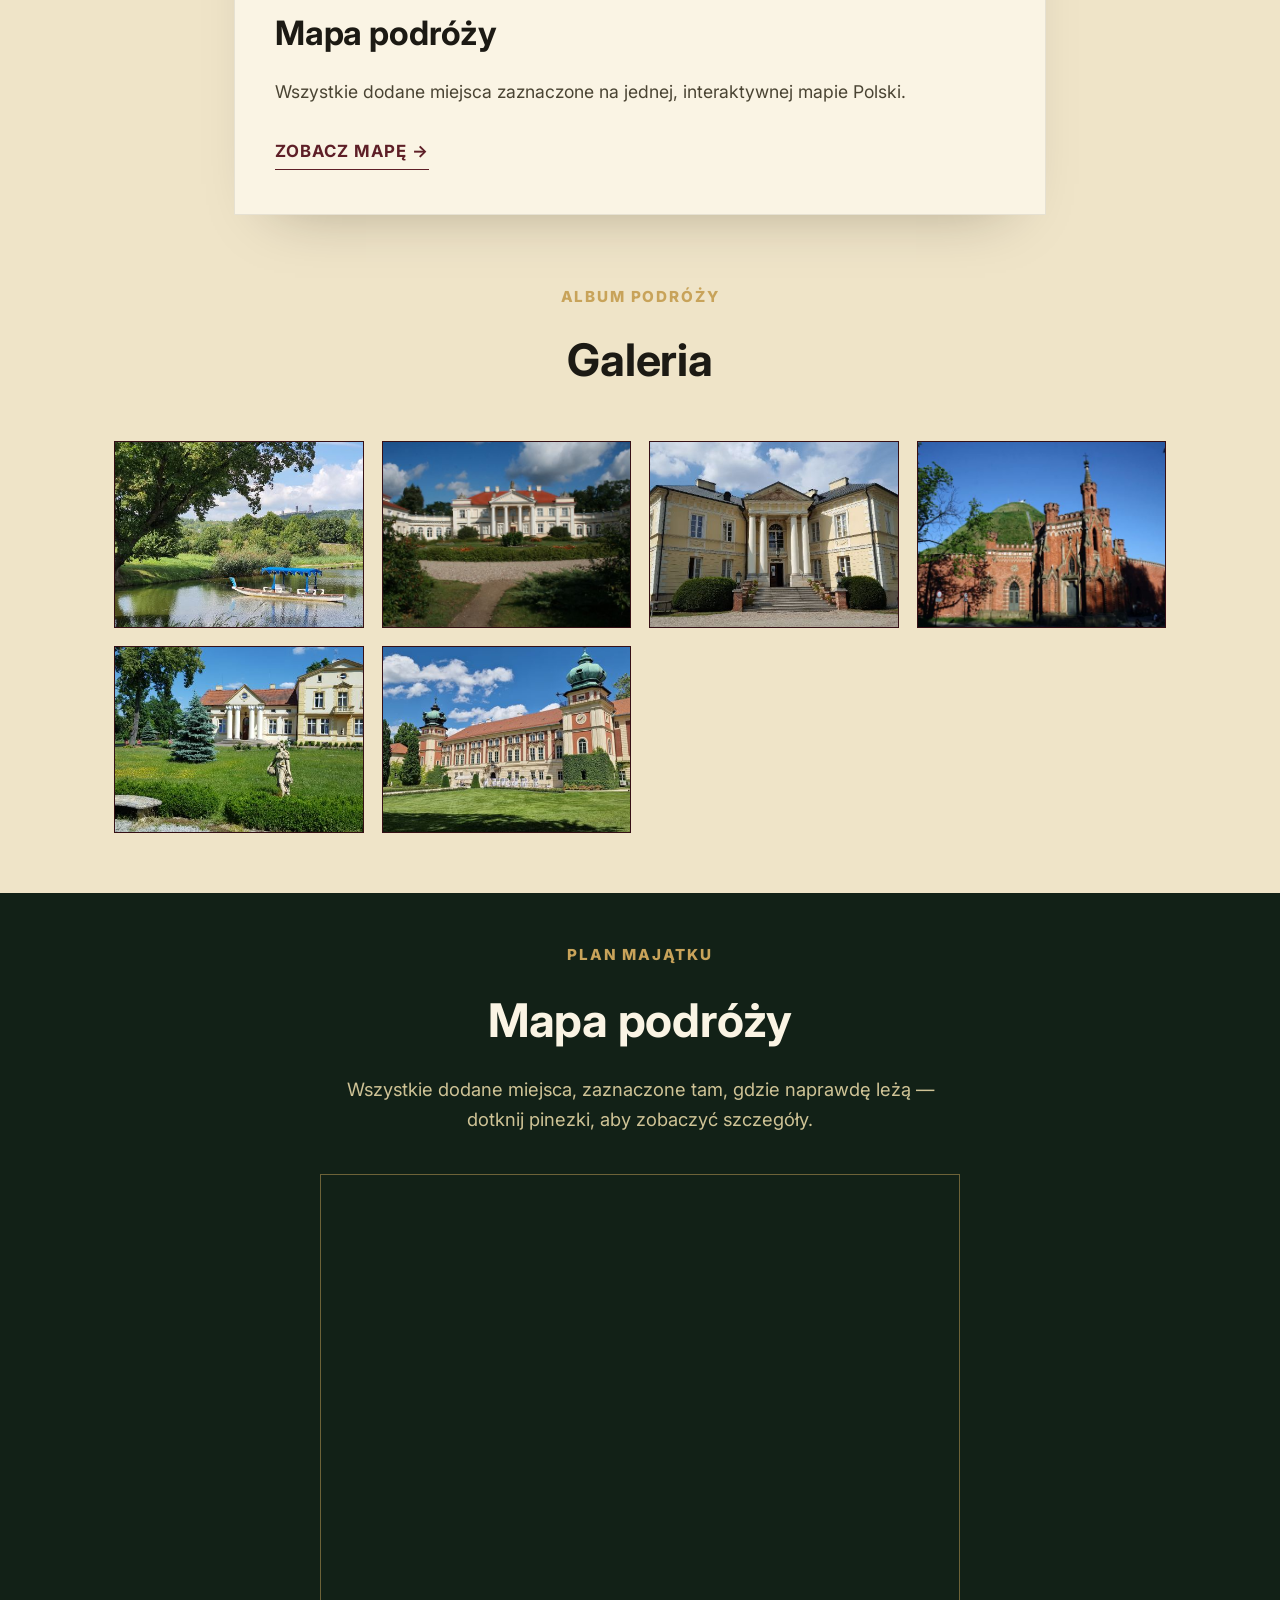
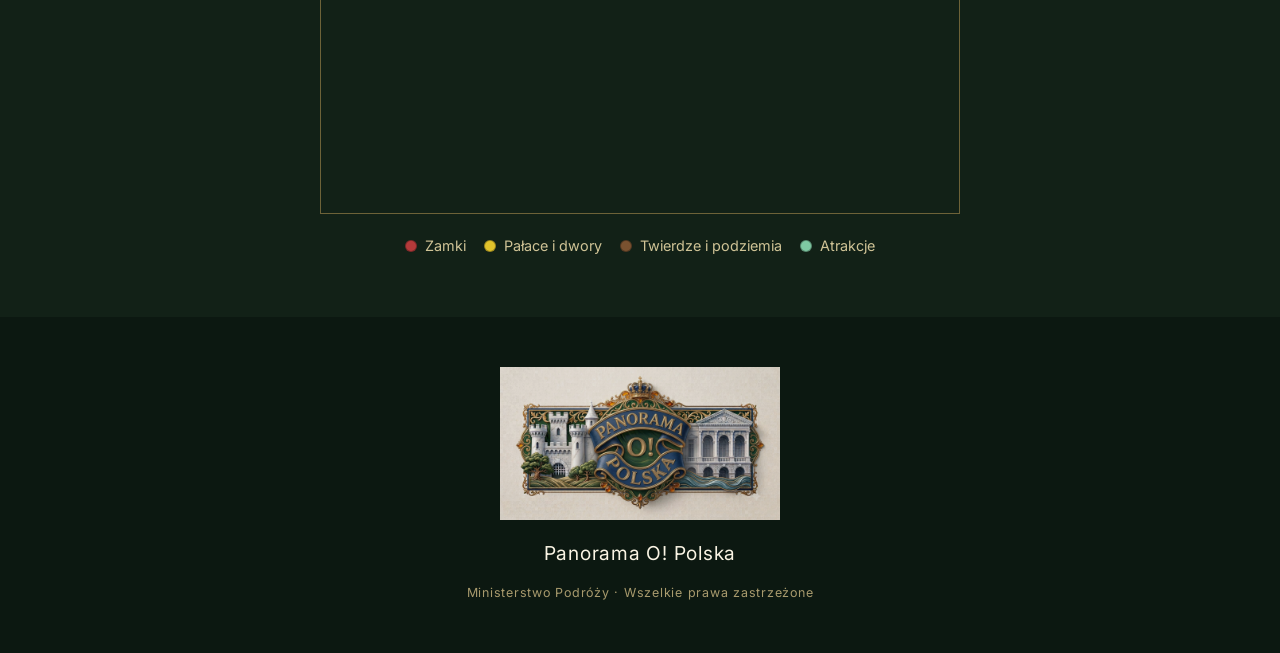
==== commit b83c1a3f: "Add files via upload" ====
--- a/index.html
+++ b/index.html
@@ -88,7 +88,7 @@
 <section class="rooms" id="komnaty">
 
   <article class="room-card">
-    <div class="panel photo"><img src="images/zamek-lancut-thumb.jpg" alt="Zamek w Łańcucie — zamki w Polsce" loading="lazy"></div>
+    <div class="panel photo"><img src="images/zamek-lancut.jpg" alt="Zamek w Łańcucie — zamki w Polsce" loading="lazy"></div>
     <div class="room-body">
       <h3>Zamki</h3>
       <p>Warowne mury, baszty i fosy — twierdze, które broniły granic i rodów.</p>
@@ -97,7 +97,7 @@
   </article>
 
   <article class="room-card">
-    <div class="panel photo"><img src="images/palace-smielow-thumb.jpg" alt="Pałac w Śmiełowie — pałace i dwory w Polsce" loading="lazy"></div>
+    <div class="panel photo"><img src="images/palace-smielow.jpg" alt="Pałac w Śmiełowie — pałace i dwory w Polsce" loading="lazy"></div>
     <div class="room-body">
       <h3>Pałace i dwory</h3>
       <p>Rezydencje magnackie i szlacheckie, złocone salony i rodowe portrety.</p>
@@ -106,7 +106,7 @@
   </article>
 
   <article class="room-card">
-    <div class="panel photo"><img src="images/twierdze-krakow-thumb.jpg" alt="Kopiec Kościuszki w Krakowie — twierdze i podziemia w Polsce" loading="lazy"></div>
+    <div class="panel photo"><img src="images/twierdze-krakow.jpg" alt="Kopiec Kościuszki w Krakowie — twierdze i podziemia w Polsce" loading="lazy"></div>
     <div class="room-body">
       <h3>Twierdze i podziemia</h3>
       <p>Bastiony, kazamaty i systemy fortyfikacji ukryte pod ziemią.</p>
@@ -115,7 +115,7 @@
   </article>
 
   <article class="room-card">
-    <div class="panel photo"><img src="images/atrakcje-podzamcze-thumb.jpg" alt="Centrum Nauki Leonardo Da Vinci w Podzamczu — atrakcje w Polsce" loading="lazy"></div>
+    <div class="panel photo"><img src="images/atrakcje-podzamcze.jpg" alt="Centrum Nauki Leonardo Da Vinci w Podzamczu — atrakcje w Polsce" loading="lazy"></div>
     <div class="room-body">
       <h3>Atrakcje</h3>
       <p>Niesamowite zakątki, muzea i wydarzenia — to, czego nie można przegapić.</p>
@@ -124,7 +124,7 @@
   </article>
 
   <article class="room-card">
-    <div class="panel photo"><img src="images/wiesci-thumb.jpg" alt="Zamkowe wieści — nowości ze świata polskich rezydencji" loading="lazy"></div>
+    <div class="panel photo"><img src="images/wiesci.jpg" alt="Zamkowe wieści — nowości ze świata polskich rezydencji" loading="lazy"></div>
     <div class="room-body">
       <h3>Zamkowe wieści</h3>
       <p>Artykuły, zapowiedzi wydarzeń i wiadomości ze świata polskich rezydencji.</p>
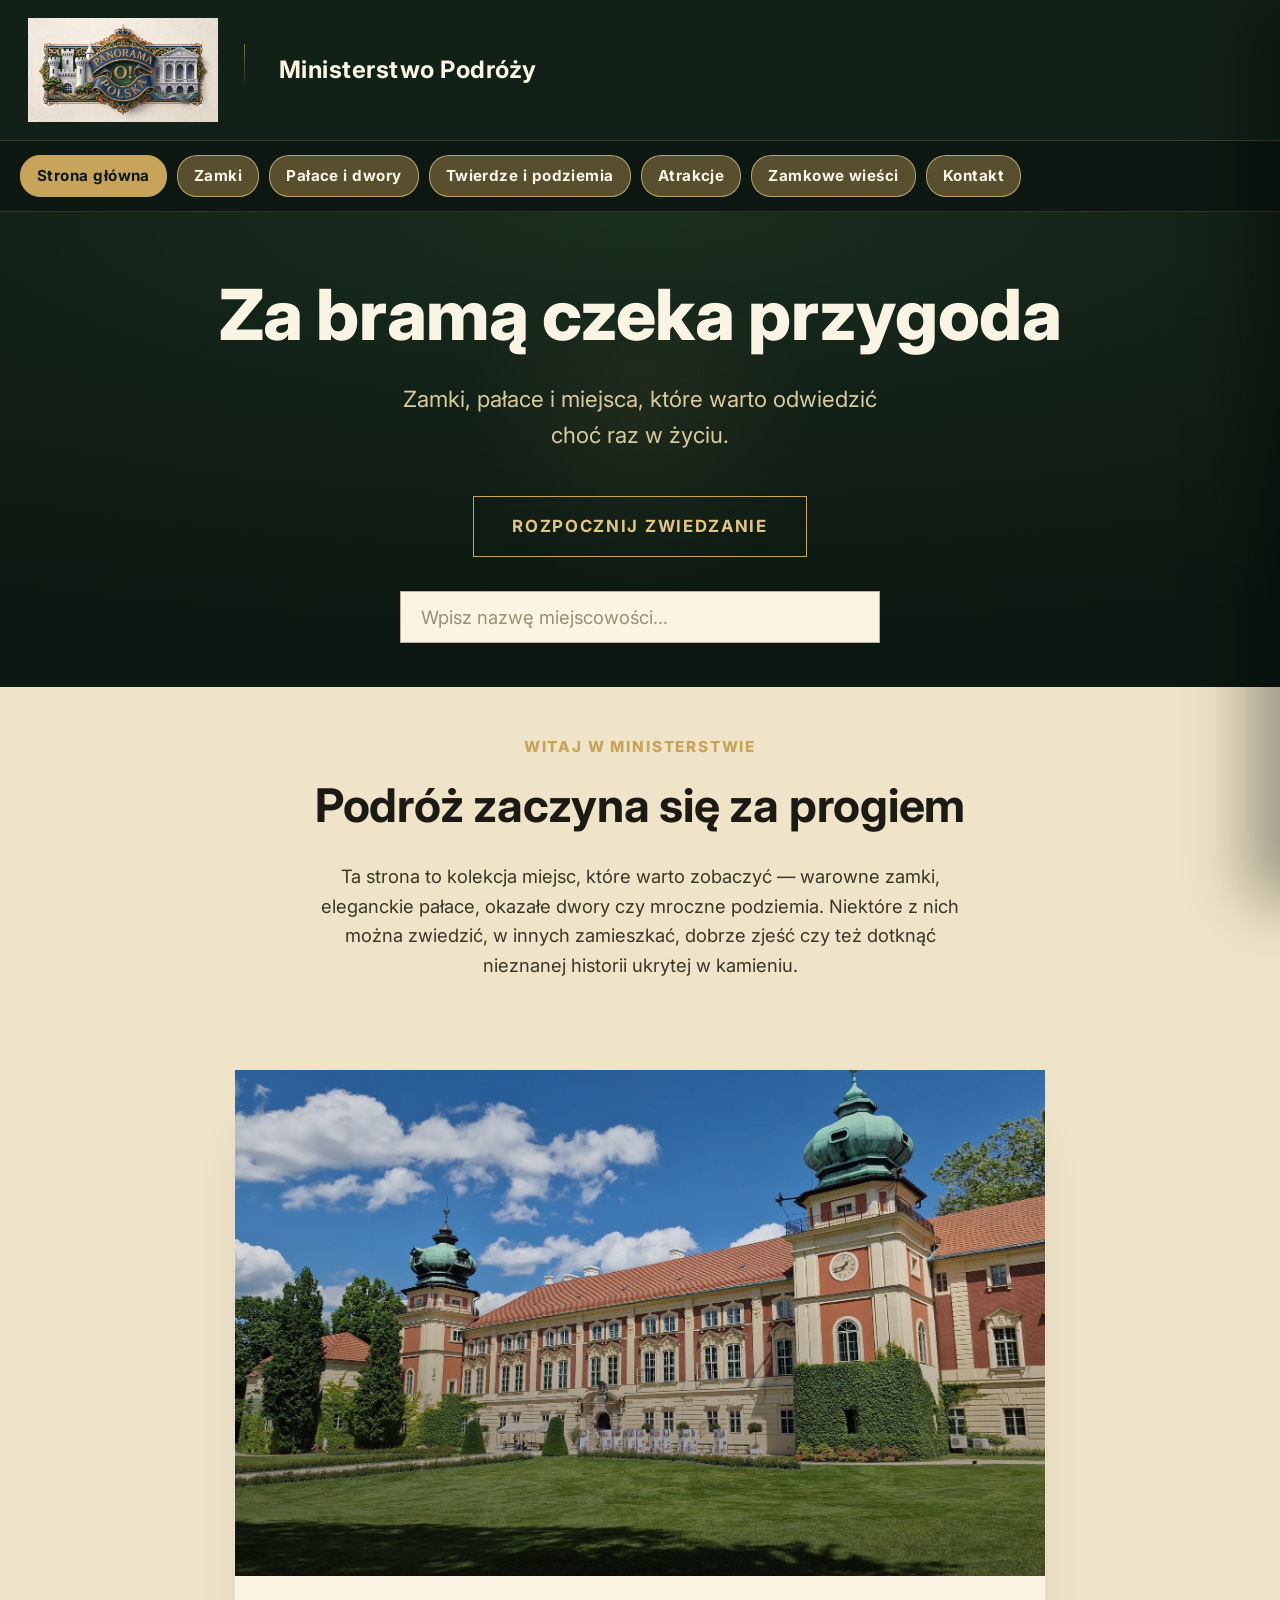
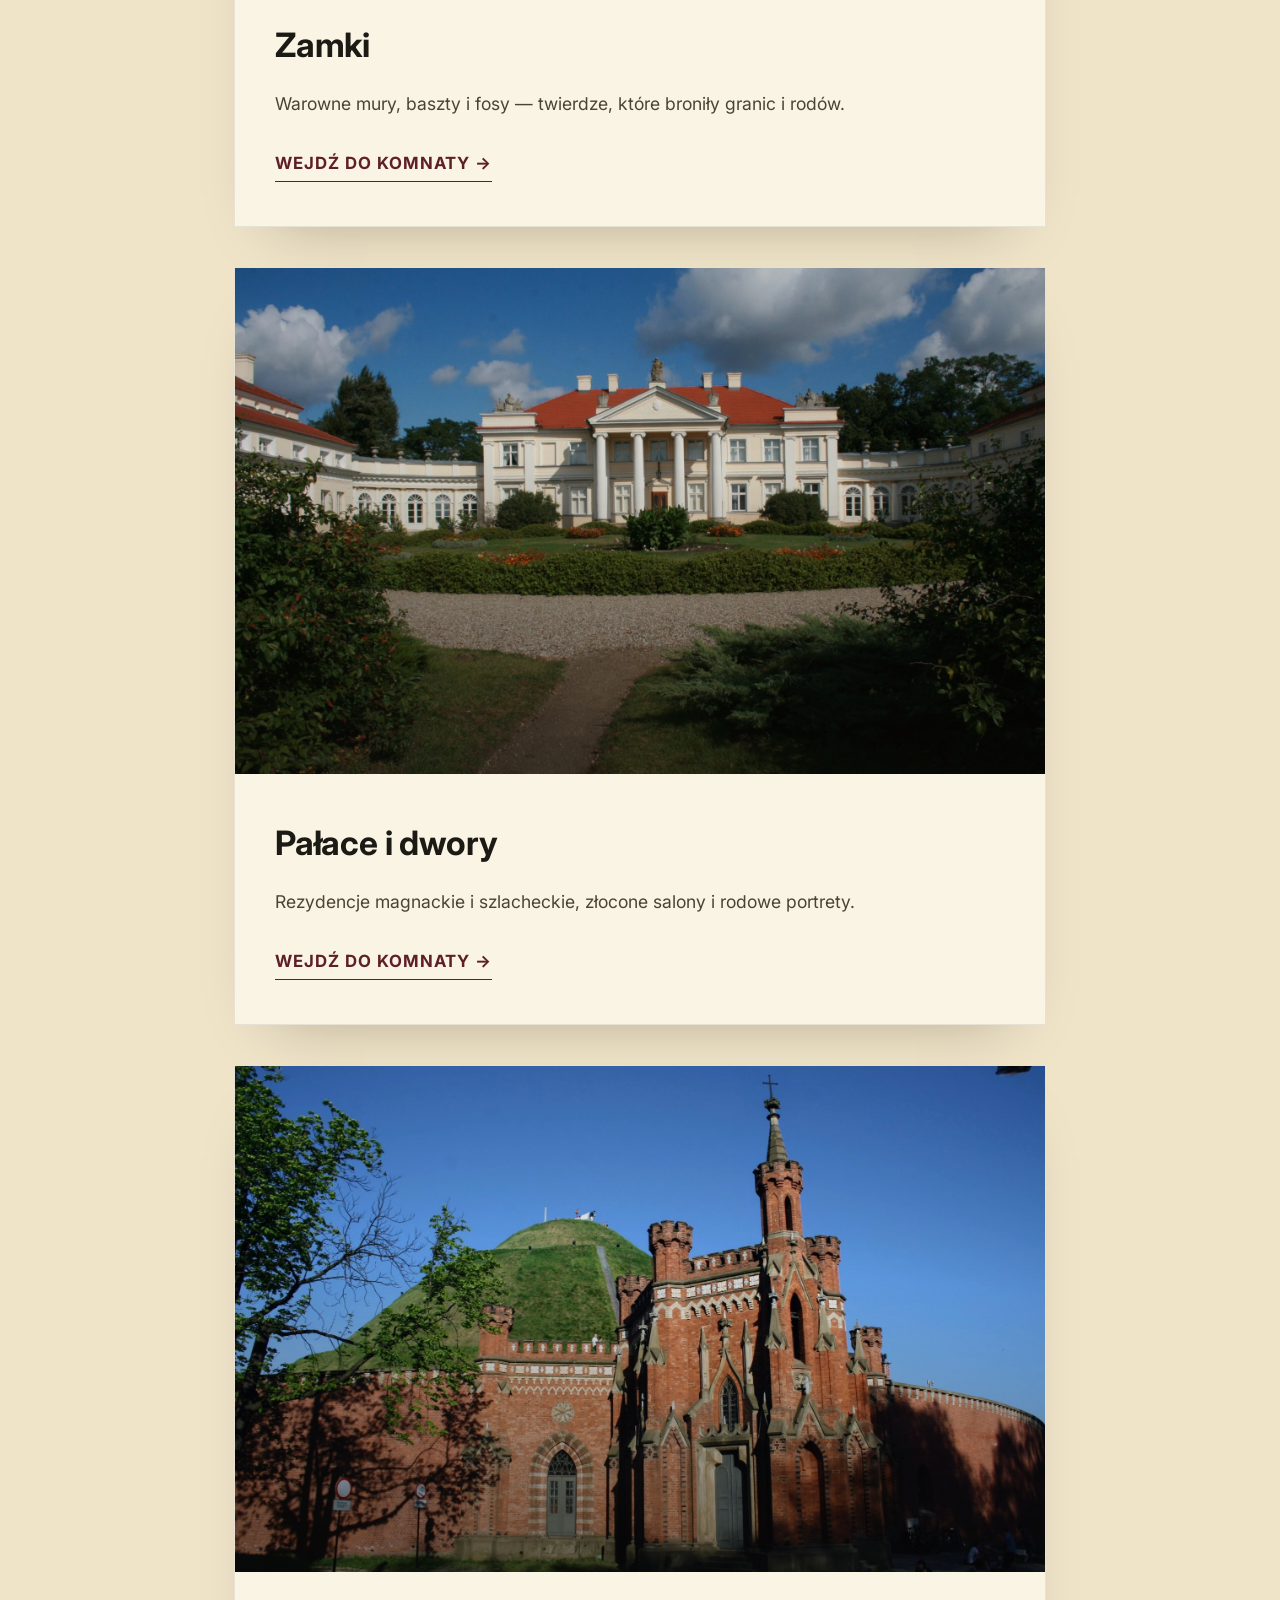
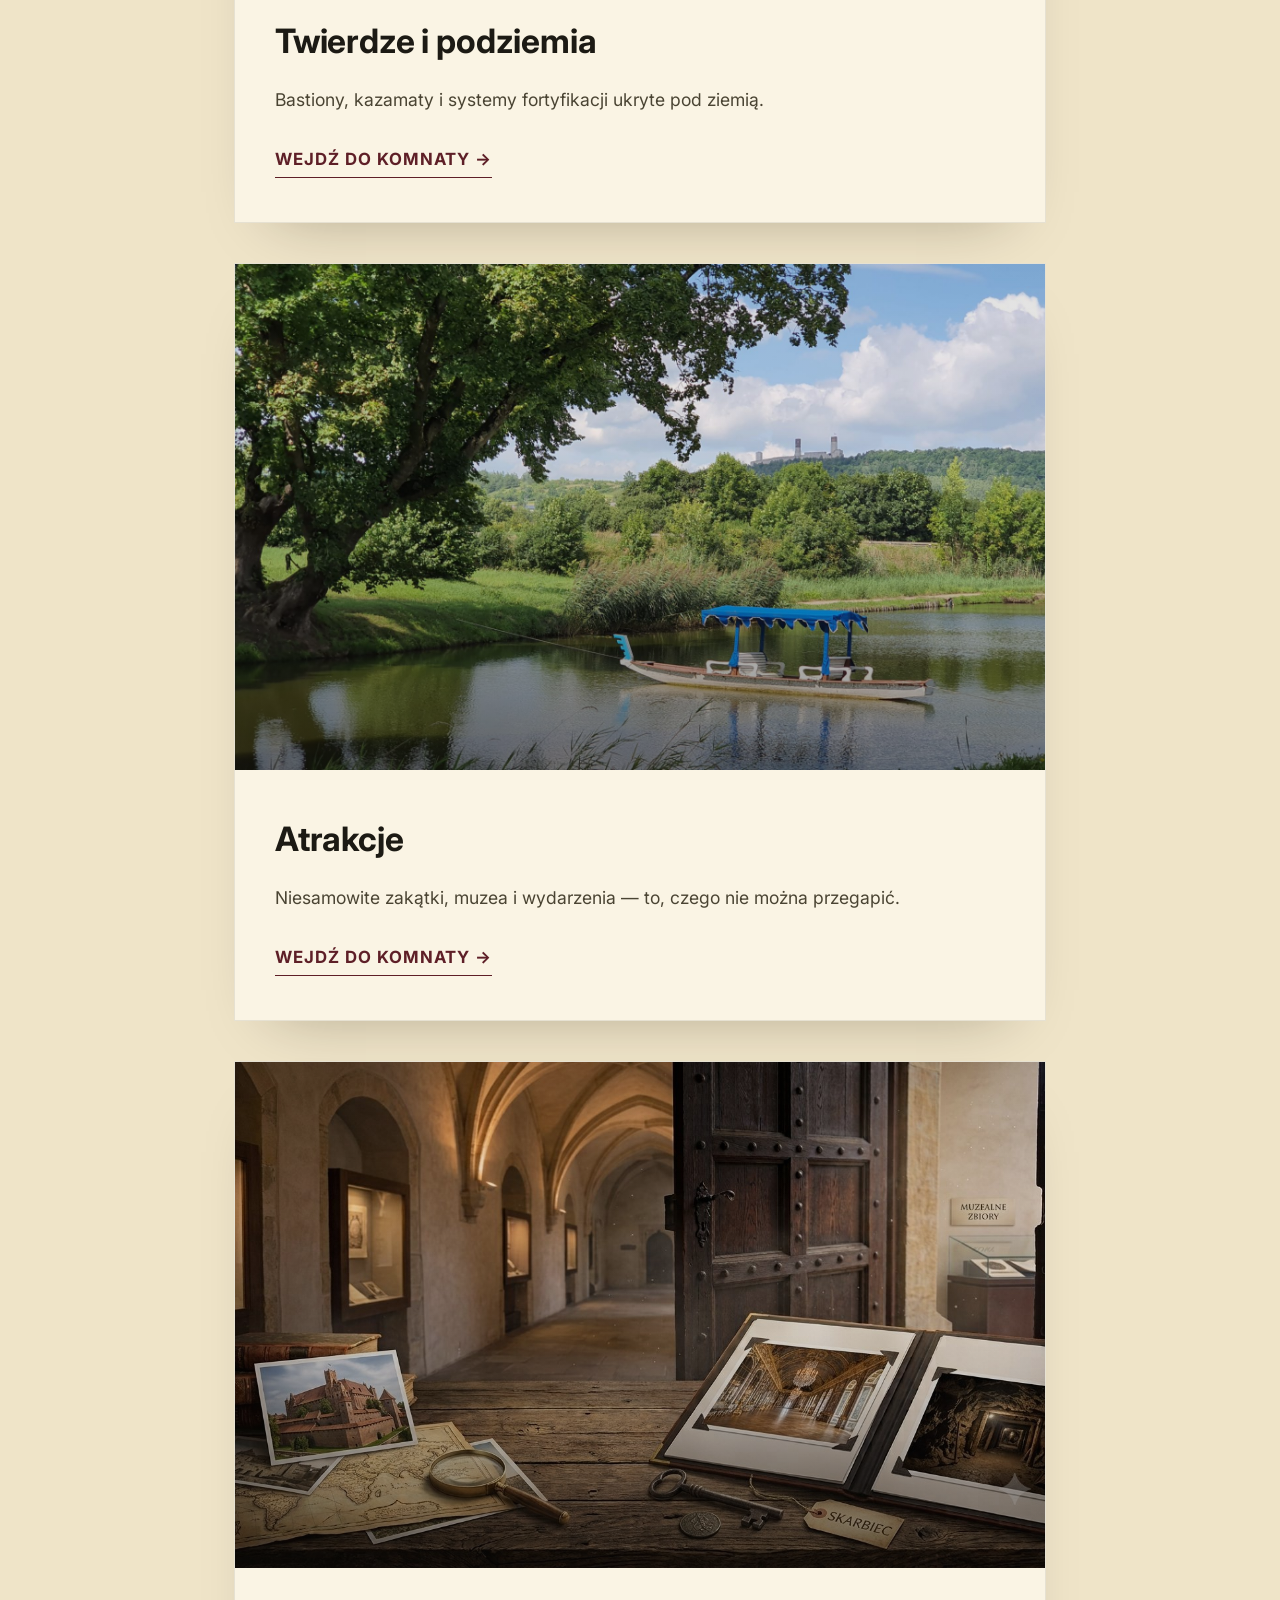
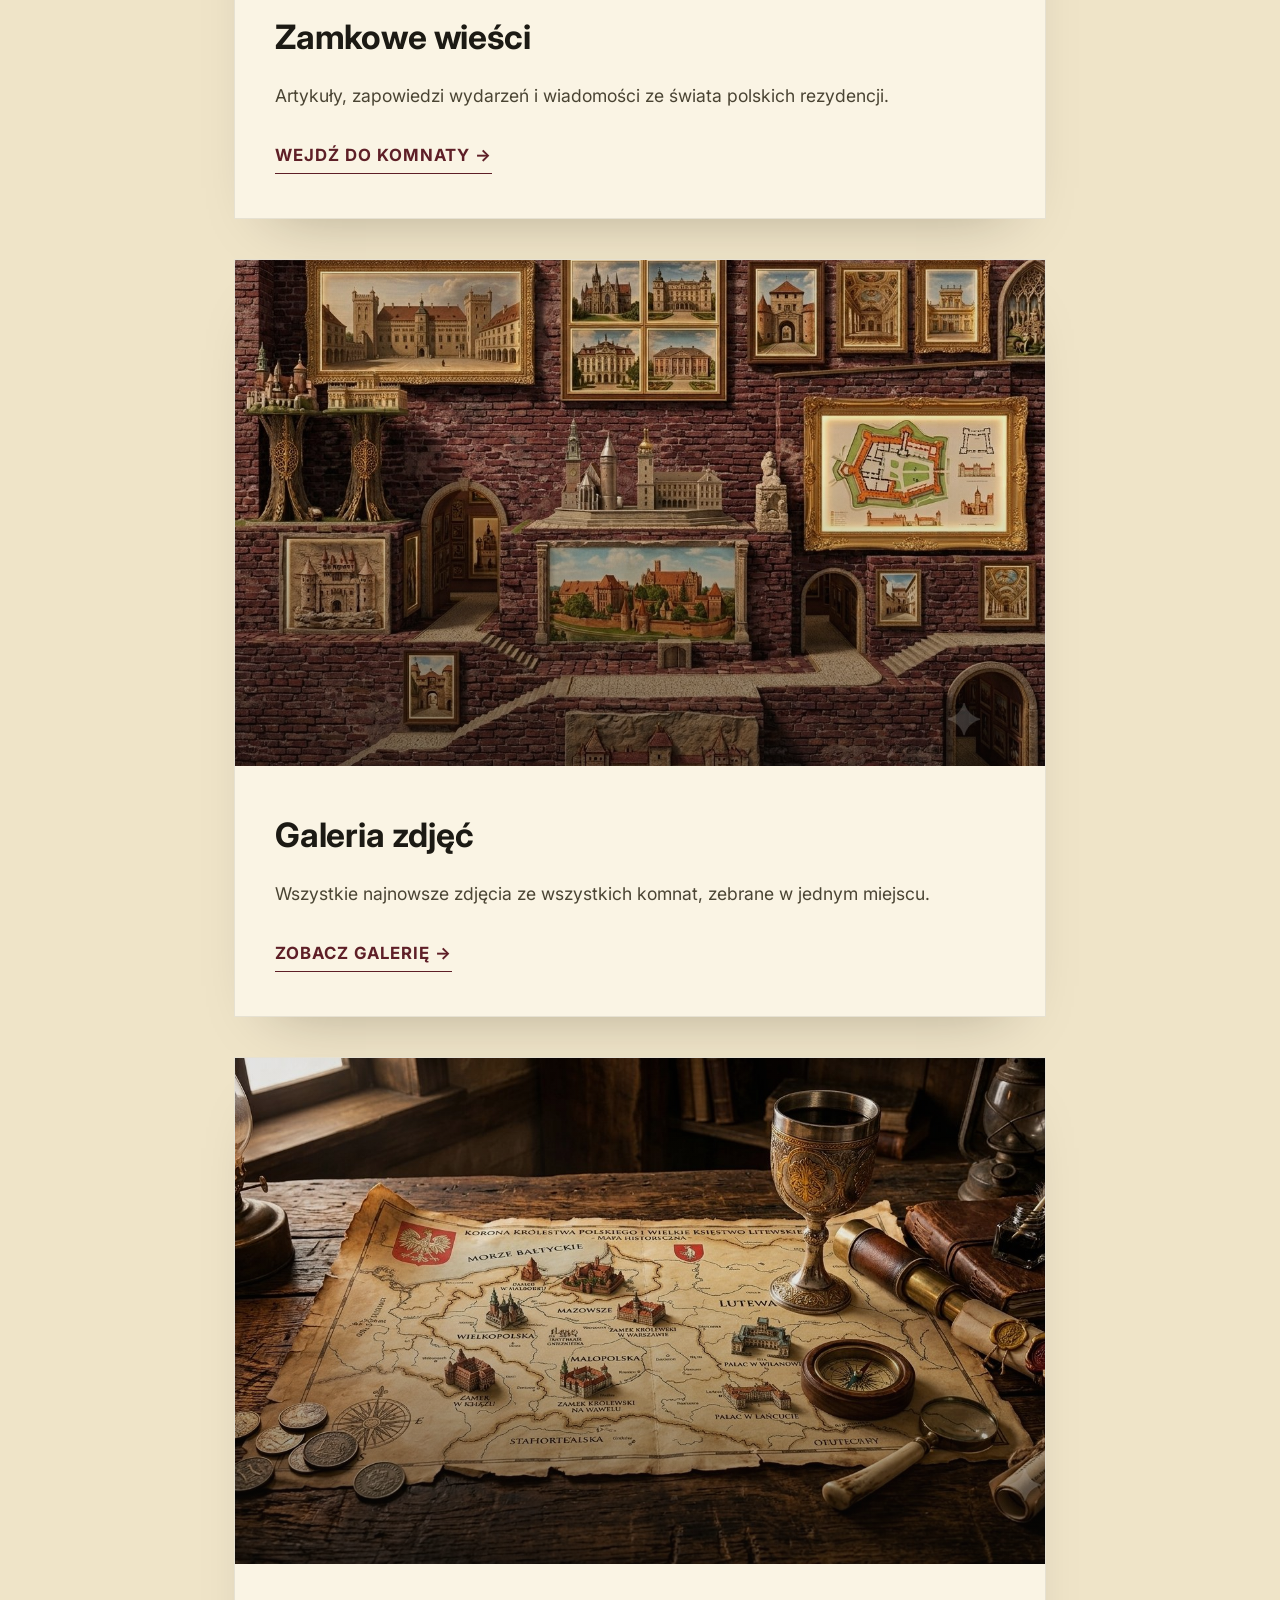
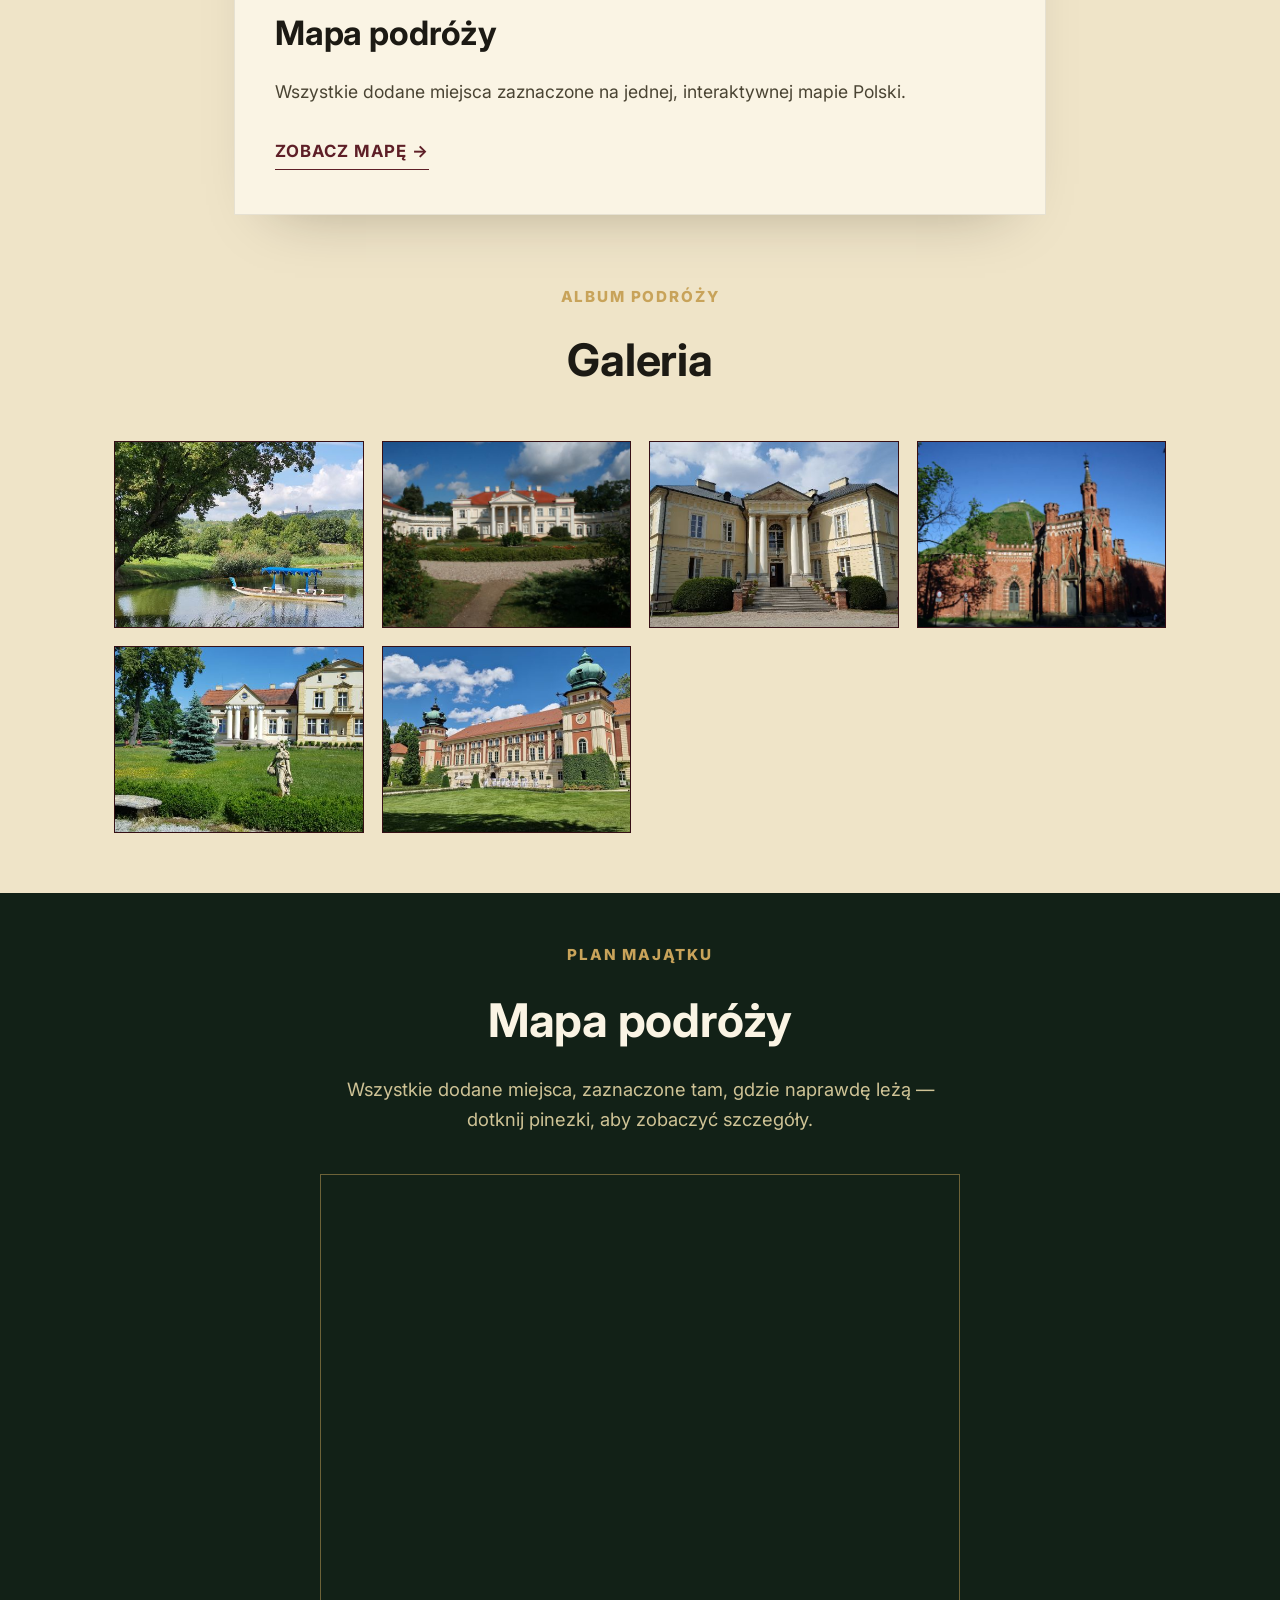
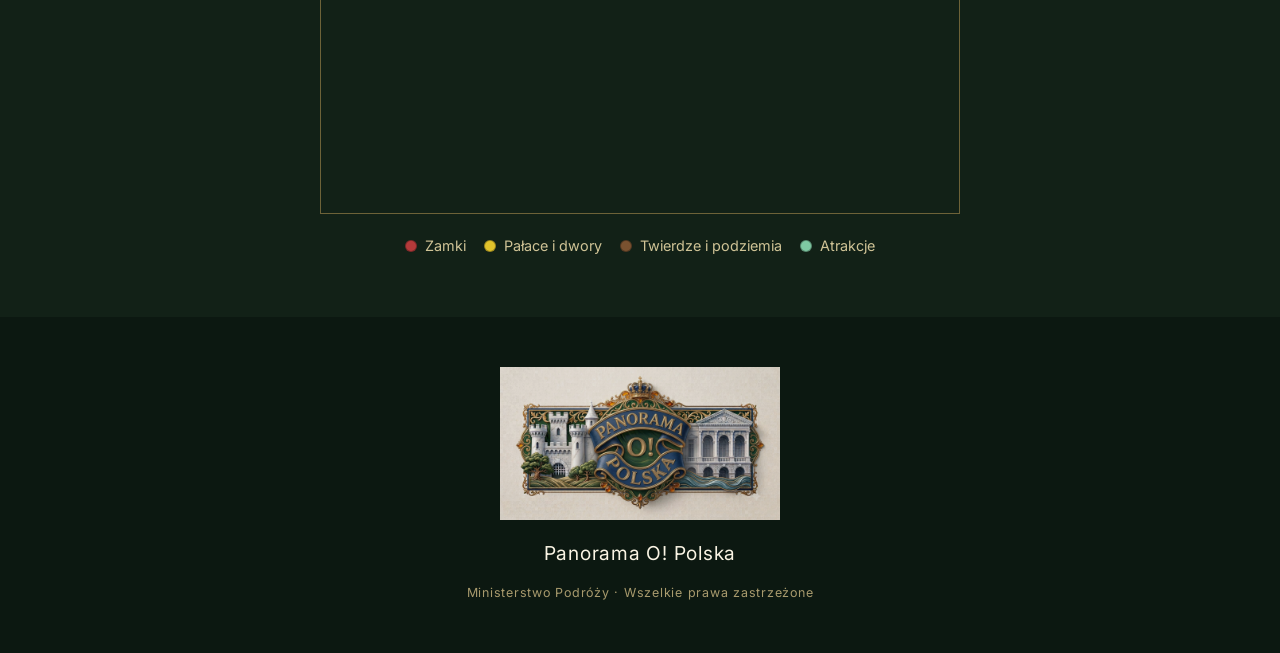
==== commit d1c37f4d: "Add files via upload" ====
--- a/index.html
+++ b/index.html
@@ -133,9 +133,7 @@
   </article>
 
   <article class="room-card">
-    <div class="panel">
-      <svg viewBox="0 0 100 100"><g fill="#c8a35a"><rect x="12" y="16" width="30" height="30"/><rect x="46" y="16" width="42" height="30"/><rect x="12" y="50" width="42" height="34"/><rect x="58" y="50" width="30" height="34"/></g></svg>
-    </div>
+    <div class="panel photo"><img src="images/galeria-card.jpg" alt="Galeria zdjęć zamków, pałaców i twierdz w Polsce" loading="lazy"></div>
     <div class="room-body">
       <h3>Galeria zdjęć</h3>
       <p>Wszystkie najnowsze zdjęcia ze wszystkich komnat, zebrane w jednym miejscu.</p>
@@ -144,9 +142,7 @@
   </article>
 
   <article class="room-card">
-    <div class="panel">
-      <svg viewBox="0 0 100 100"><g fill="none" stroke="#c8a35a" stroke-width="4"><path d="M50 12 C34 12 22 24 22 40 C22 60 50 88 50 88 C50 88 78 60 78 40 C78 24 66 12 50 12 Z"/><circle cx="50" cy="40" r="10"/></g></svg>
-    </div>
+    <div class="panel photo"><img src="images/mapa-card.jpg" alt="Mapa podróży — lokalizacje zamków, pałaców i twierdz w Polsce" loading="lazy"></div>
     <div class="room-body">
       <h3>Mapa podróży</h3>
       <p>Wszystkie dodane miejsca zaznaczone na jednej, interaktywnej mapie Polski.</p>
